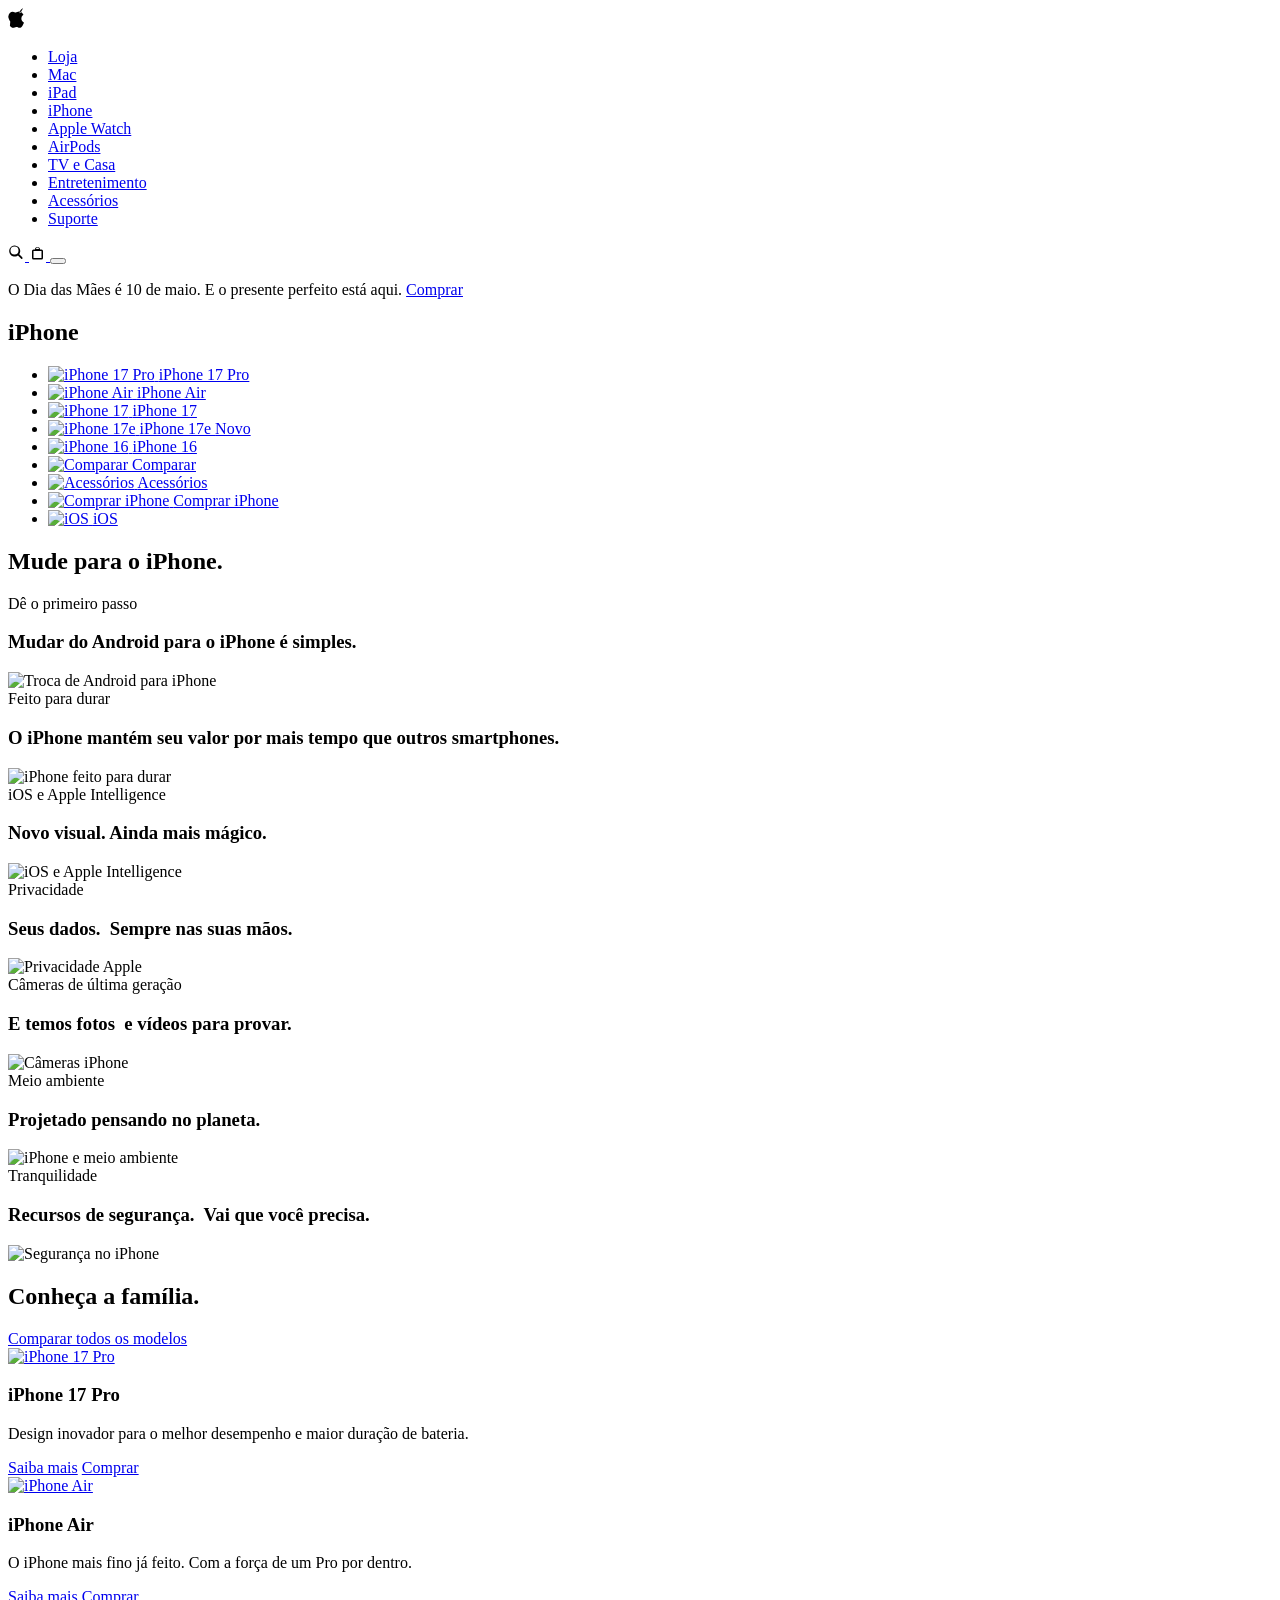
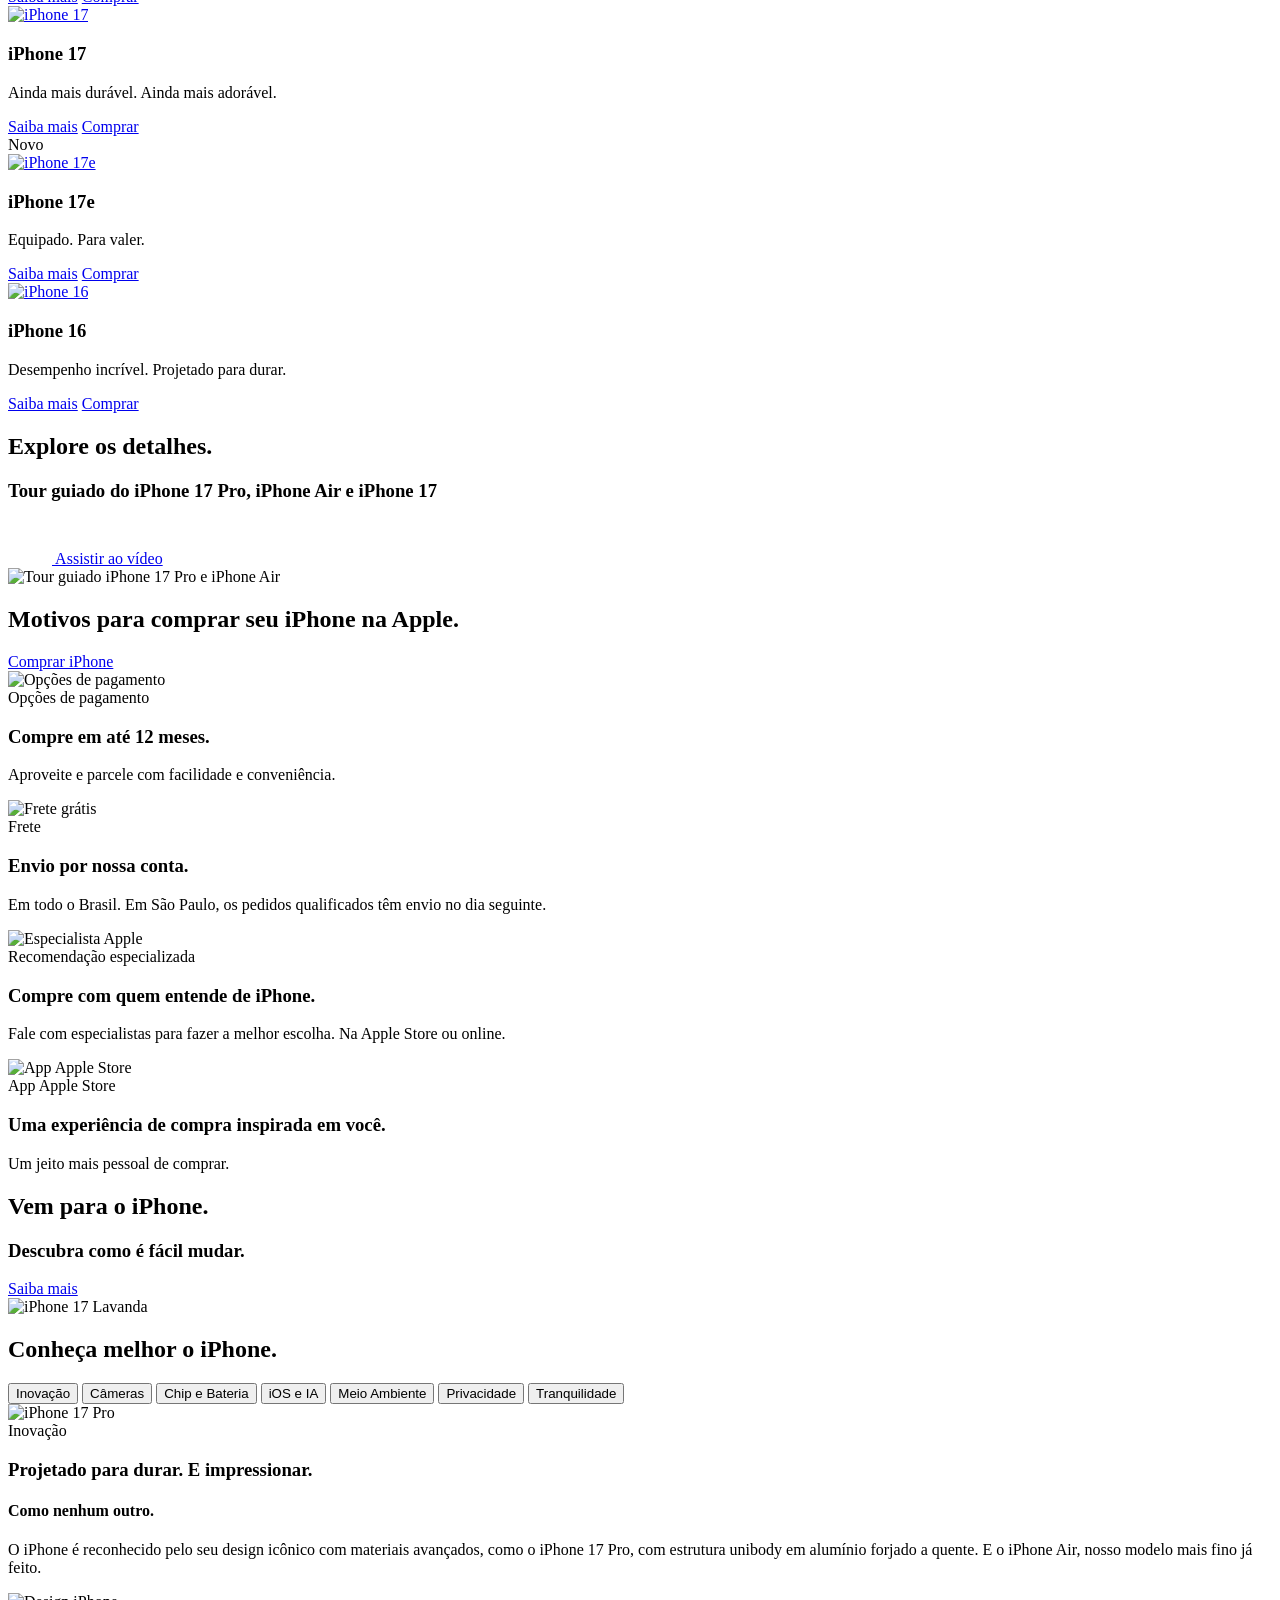
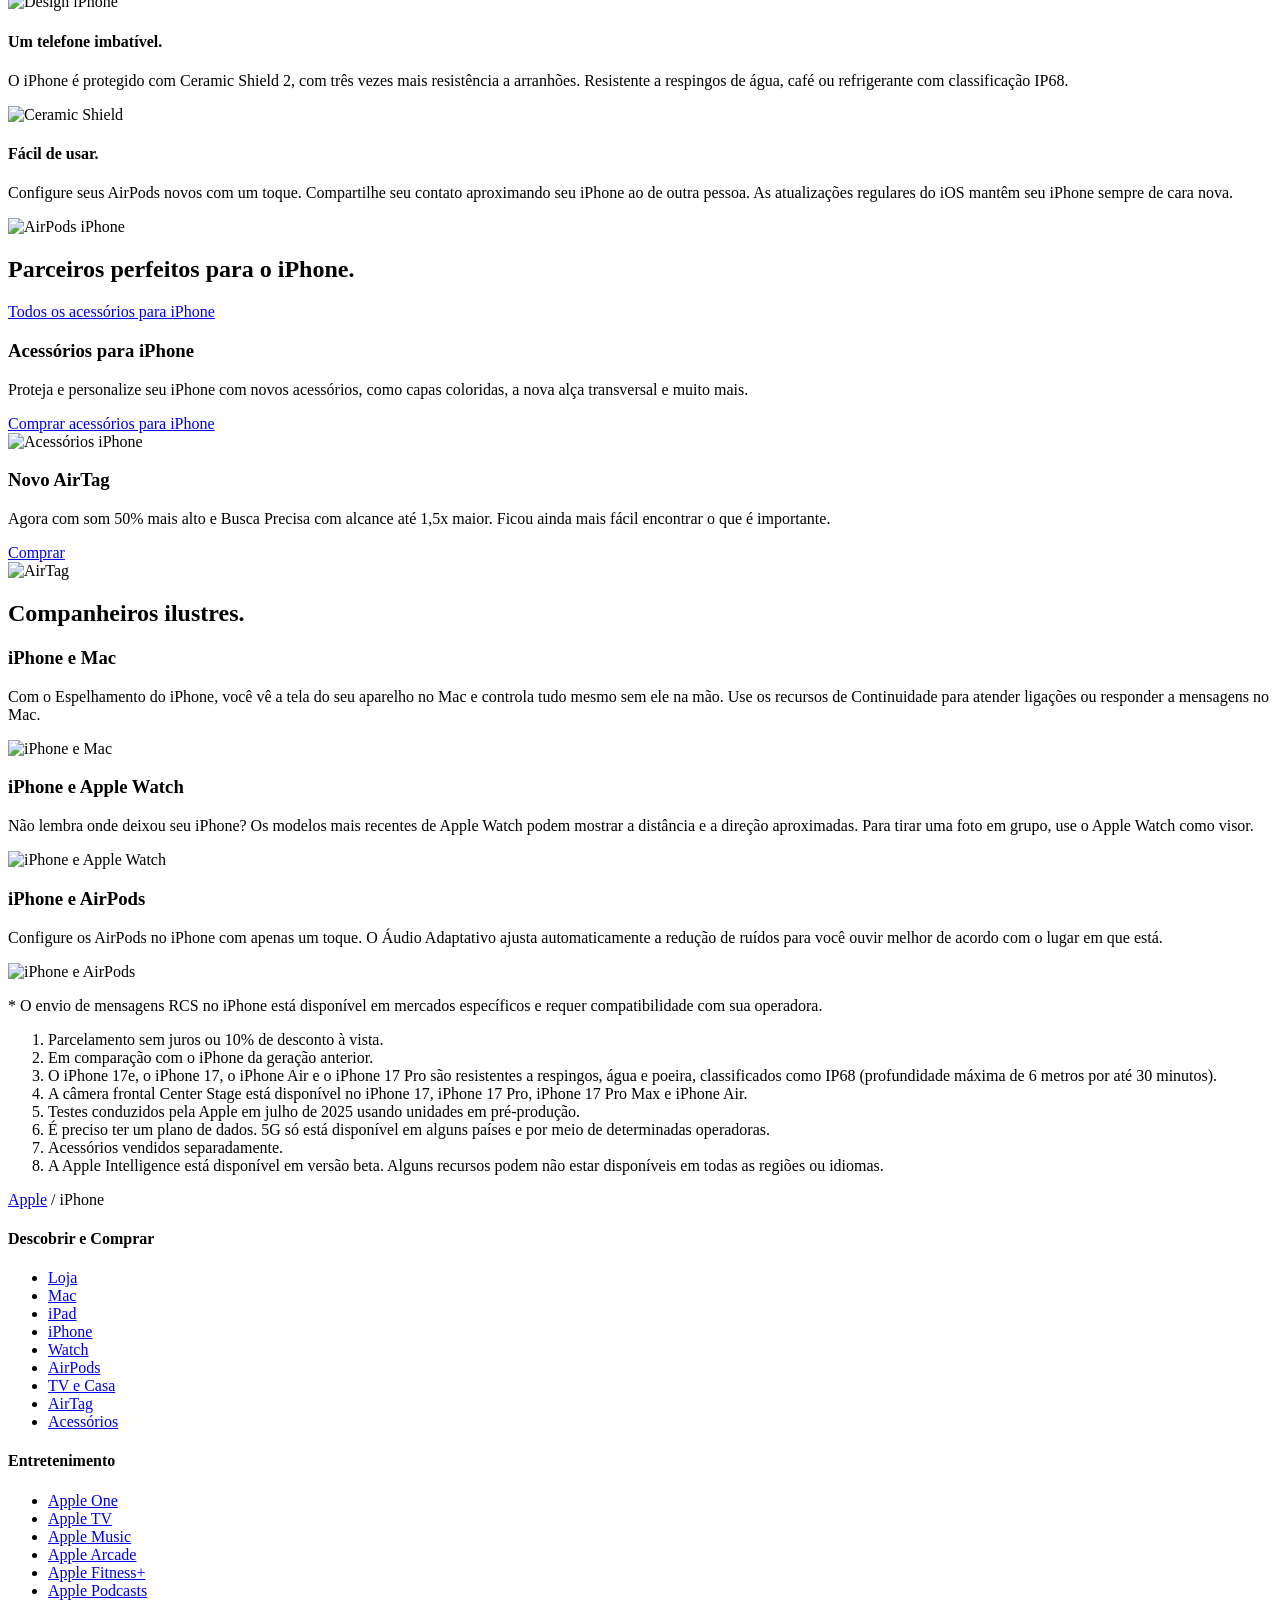
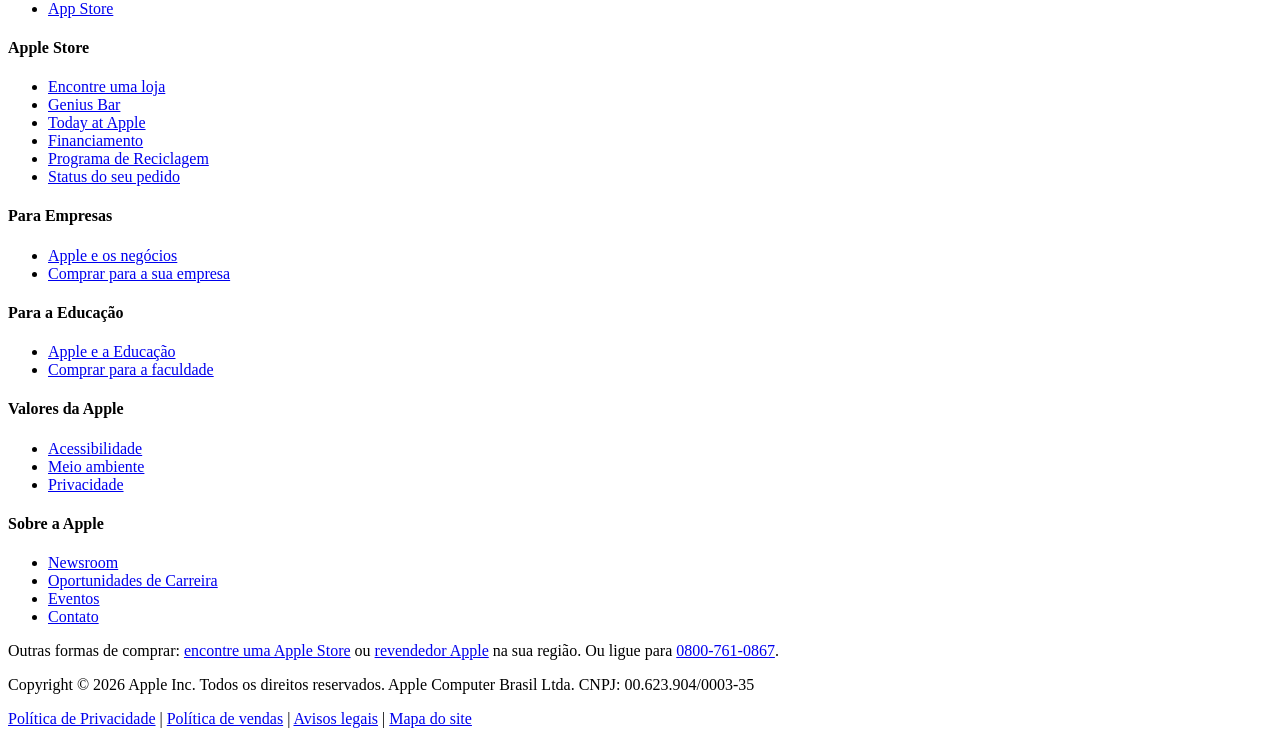
==== iphone.html @ b6dd85a0 "Create iphone.html Código esboço para página baseada na estrutura do Fenix Toalheiros" ====
<!DOCTYPE html>
<html lang="pt-BR">
<head>
  <meta charset="UTF-8" />
  <meta name="viewport" content="width=device-width, initial-scale=1.0" />
  <title>iPhone — Apple (BR)</title>
  <link rel="stylesheet" href="style.css" />
  <link rel="icon" href="https://www.apple.com/favicon.ico" />
</head>
<body>

  <!-- ============================================================
       NAVEGAÇÃO GLOBAL
  ============================================================ -->
  <header class="nav-global" id="nav-global">
    <nav class="nav-global__container" aria-label="Menu global">

      <a class="nav-global__logo" href="https://www.apple.com/br/" aria-label="Apple">
        <svg xmlns="http://www.w3.org/2000/svg" viewBox="0 0 814 1000" width="16" height="20" aria-hidden="true">
          <path d="M788.1 340.9c-5.8 4.5-108.2 62.2-108.2 190.5 0 148.4 130.3 200.9 134.2 202.2-.6 3.2-20.7 71.9-68.7 141.9-42.8 61.6-87.5 123.1-155.5 123.1s-85.5-39.5-164-39.5c-76 0-103.7 40.8-165.9 40.8s-105-36.8-162.8-108.8L115 677.7c-63.4-84.3-98.3-212.1-98.3-233.5 0-9.5 .5-19.1 1.5-28.7 14.7-143.6 107.4-238.5 225.8-238.5 63.4 0 113.2 41.6 152.1 41.6 37.6 0 96.6-43.8 167.2-43.8 25.9 0 108.1 2.6 168.3 87.3zm-104.5-192.3C719.6 90 750.7 24 750.7 0c0-1.3-1.3-2.6-2.6-2.6-1.3 0-3.2.6-4.5 1.3-38.3 23.3-83.1 62.2-109.3 105.3-23.3 38.3-44.5 95.7-44.5 151 0 1.9.6 3.2 2.6 3.2 1.3 0 2.6-.6 3.9-1.3 38.2-22.7 81.6-63.5 107.8-148.3z"/>
        </svg>
      </a>

      <ul class="nav-global__links" id="nav-links">
        <li><a href="https://www.apple.com/br/shop/goto/store">Loja</a></li>
        <li><a href="https://www.apple.com/br/mac/">Mac</a></li>
        <li><a href="https://www.apple.com/br/ipad/">iPad</a></li>
        <li><a href="https://www.apple.com/br/iphone/" class="nav-global__link--ativo">iPhone</a></li>
        <li><a href="https://www.apple.com/br/watch/">Apple Watch</a></li>
        <li><a href="https://www.apple.com/br/airpods/">AirPods</a></li>
        <li><a href="https://www.apple.com/br/tv-home/">TV e Casa</a></li>
        <li><a href="https://www.apple.com/br/entertainment/">Entretenimento</a></li>
        <li><a href="https://www.apple.com/br/shop/goto/buy_accessories">Acessórios</a></li>
        <li><a href="https://support.apple.com/pt-br/">Suporte</a></li>
      </ul>

      <div class="nav-global__acoes">
        <a class="nav-global__busca" href="https://www.apple.com/br/search/" aria-label="Buscar">
          <svg xmlns="http://www.w3.org/2000/svg" width="17" height="17" viewBox="0 0 17 17" aria-hidden="true">
            <path d="M14.53 13.47l-3.29-3.29A5.51 5.51 0 1 0 9.95 11.5l3.25 3.25a.75.75 0 1 0 1.06-1.06l.27-.22zM6.5 10.5a4 4 0 1 1 4-4 4 4 0 0 1-4 4z"/>
          </svg>
        </a>
        <a class="nav-global__sacola" href="https://www.apple.com/br/shop/goto/bag" aria-label="Sacola de compras">
          <svg xmlns="http://www.w3.org/2000/svg" width="17" height="17" viewBox="0 0 17 17" aria-hidden="true">
            <path d="M12.5 5.5H11a2.5 2.5 0 0 0-5 0H4.5A1.5 1.5 0 0 0 3 7v7A1.5 1.5 0 0 0 4.5 15.5h8A1.5 1.5 0 0 0 14 14V7a1.5 1.5 0 0 0-1.5-1.5zm-4-2a1.5 1.5 0 0 1 1.5 1.5H7a1.5 1.5 0 0 1 1.5-1.5zm4 10.5h-8V7h8z"/>
          </svg>
        </a>
        <button class="nav-global__menu-btn" id="btn-menu-mobile" aria-label="Abrir menu" aria-expanded="false">
          <span></span><span></span><span></span>
        </button>
      </div>

    </nav>
  </header>

  <!-- ============================================================
       BANNER PROMOÇÃO
  ============================================================ -->
  <section class="banner-promo" aria-label="Promoção Dia das Mães">
    <div class="banner-promo__container">
      <p class="banner-promo__texto">
        O Dia das Mães é 10 de maio. E o presente perfeito está aqui.
        <a class="banner-promo__link" href="https://www.apple.com/br/shop/goto/store">Comprar</a>
      </p>
    </div>
  </section>

  <main id="conteudo-principal">

    <!-- ============================================================
         TÍTULO PRINCIPAL — IPHONE
    ============================================================ -->
    <section class="titulo-pagina" aria-label="iPhone">
      <div class="titulo-pagina__container">
        <h1 class="titulo-pagina__titulo">iPhone</h1>
      </div>
    </section>

    <!-- ============================================================
         NAVEGAÇÃO POR CAPÍTULOS (MODELOS)
    ============================================================ -->
    <nav class="nav-modelos" aria-label="Modelos de iPhone" id="nav-modelos">
      <ul class="nav-modelos__lista" id="lista-modelos">
        <li class="nav-modelos__item">
          <a class="nav-modelos__link" href="https://www.apple.com/br/iphone-17-pro/">
            <img class="nav-modelos__imagem" src="https://www.apple.com/v/iphone/home/cj/images/overview/chapternav/nav_iphone_17pro__b8rt659h2ogi_large.png" alt="iPhone 17 Pro" loading="lazy" />
            <span class="nav-modelos__nome">iPhone 17 Pro</span>
          </a>
        </li>
        <li class="nav-modelos__item">
          <a class="nav-modelos__link" href="https://www.apple.com/br/iphone-air/">
            <img class="nav-modelos__imagem" src="https://www.apple.com/v/iphone/home/cj/images/overview/chapternav/nav_iphone_air__f066mfdfhi62_large.png" alt="iPhone Air" loading="lazy" />
            <span class="nav-modelos__nome">iPhone Air</span>
          </a>
        </li>
        <li class="nav-modelos__item">
          <a class="nav-modelos__link" href="https://www.apple.com/br/iphone-17/">
            <img class="nav-modelos__imagem" src="https://www.apple.com/v/iphone/home/cj/images/overview/chapternav/nav_iphone_17__bx67weh1ur5y_large.png" alt="iPhone 17" loading="lazy" />
            <span class="nav-modelos__nome">iPhone 17</span>
          </a>
        </li>
        <li class="nav-modelos__item">
          <a class="nav-modelos__link" href="https://www.apple.com/br/iphone-17e/">
            <img class="nav-modelos__imagem" src="https://www.apple.com/v/iphone/home/cj/images/overview/chapternav/nav_iphone_17e__dea363vi6ggi_large.png" alt="iPhone 17e" loading="lazy" />
            <span class="nav-modelos__nome">iPhone 17e <span class="nav-modelos__tag-novo">Novo</span></span>
          </a>
        </li>
        <li class="nav-modelos__item">
          <a class="nav-modelos__link" href="https://www.apple.com/br/shop/goto/buy_iphone/iphone_16">
            <img class="nav-modelos__imagem" src="https://www.apple.com/v/iphone/home/cj/images/overview/chapternav/nav_iphone_16__qsxcpuia0oam_large.png" alt="iPhone 16" loading="lazy" />
            <span class="nav-modelos__nome">iPhone 16</span>
          </a>
        </li>
        <li class="nav-modelos__item">
          <a class="nav-modelos__link" href="https://www.apple.com/br/iphone/compare/">
            <img class="nav-modelos__imagem" src="https://www.apple.com/v/iphone/home/cj/images/overview/chapternav/nav_compare__e3xurpy671me_large.png" alt="Comparar" loading="lazy" />
            <span class="nav-modelos__nome">Comparar</span>
          </a>
        </li>
        <li class="nav-modelos__item">
          <a class="nav-modelos__link" href="https://www.apple.com/br/shop/goto/iphone/accessories">
            <img class="nav-modelos__imagem" src="https://www.apple.com/v/iphone/home/cj/images/overview/chapternav/nav_accessories__d0p6sy36eueu_large.png" alt="Acessórios" loading="lazy" />
            <span class="nav-modelos__nome">Acessórios</span>
          </a>
        </li>
        <li class="nav-modelos__item">
          <a class="nav-modelos__link" href="https://www.apple.com/br/shop/goto/buy_iphone">
            <img class="nav-modelos__imagem" src="https://www.apple.com/br/iphone/home/images/overview/chapternav/nav_shop__en8a967ft5km_large.png" alt="Comprar iPhone" loading="lazy" />
            <span class="nav-modelos__nome">Comprar iPhone</span>
          </a>
        </li>
        <li class="nav-modelos__item">
          <a class="nav-modelos__link" href="https://www.apple.com/br/os/ios/">
            <img class="nav-modelos__imagem" src="https://www.apple.com/v/iphone/home/cj/images/overview/chapternav/nav_ios__e5jic1u960ya_large.png" alt="iOS" loading="lazy" />
            <span class="nav-modelos__nome">iOS</span>
          </a>
        </li>
      </ul>
    </nav>

    <!-- ============================================================
         SEÇÃO — MUDE PARA O IPHONE
    ============================================================ -->
    <section class="secao-consideracoes" id="mude-para-iphone" aria-label="Mude para o iPhone">
      <div class="secao-consideracoes__container">
        <h2 class="secao-consideracoes__titulo-principal">Mude para o iPhone.</h2>

        <div class="grade-consideracoes" id="grade-consideracoes">

          <!-- Card 1: Dê o primeiro passo -->
          <article class="card-consideracao" data-modal="modal-primeiros-passos">
            <div class="card-consideracao__conteudo">
              <span class="card-consideracao__subtitulo">Dê o primeiro passo</span>
              <h3 class="card-consideracao__titulo">Mudar do Android para o iPhone é simples.</h3>
            </div>
            <div class="card-consideracao__imagem-wrap">
              <img class="card-consideracao__imagem"
                   src="https://www.apple.com/v/iphone/home/cj/images/overview/consider/getting_started__c6vq76n4ufu6_large.jpg"
                   alt="Troca de Android para iPhone" loading="lazy" />
            </div>
          </article>

          <!-- Card 2: Feito para durar -->
          <article class="card-consideracao" data-modal="modal-durabilidade">
            <div class="card-consideracao__conteudo">
              <span class="card-consideracao__subtitulo">Feito para durar</span>
              <h3 class="card-consideracao__titulo">O iPhone mantém seu valor por mais tempo que outros smartphones.</h3>
            </div>
            <div class="card-consideracao__imagem-wrap">
              <img class="card-consideracao__imagem"
                   src="https://www.apple.com/br/iphone/home/images/overview/consider/designed-to_last__f60bwgep88ya_large.jpg"
                   alt="iPhone feito para durar" loading="lazy" />
            </div>
          </article>

          <!-- Card 3: iOS e Apple Intelligence -->
          <article class="card-consideracao" data-modal="modal-ios">
            <div class="card-consideracao__conteudo">
              <span class="card-consideracao__subtitulo">iOS e Apple Intelligence</span>
              <h3 class="card-consideracao__titulo">Novo visual. Ainda mais mágico.</h3>
            </div>
            <div class="card-consideracao__imagem-wrap">
              <img class="card-consideracao__imagem"
                   src="https://www.apple.com/br/iphone/home/images/overview/consider/ios__8z58j1o80yqi_large.jpg"
                   alt="iOS e Apple Intelligence" loading="lazy" />
            </div>
          </article>

          <!-- Card 4: Privacidade -->
          <article class="card-consideracao" data-modal="modal-privacidade">
            <div class="card-consideracao__conteudo">
              <span class="card-consideracao__subtitulo">Privacidade</span>
              <h3 class="card-consideracao__titulo">Seus dados.&nbsp; Sempre nas suas mãos.</h3>
            </div>
            <div class="card-consideracao__imagem-wrap">
              <img class="card-consideracao__imagem"
                   src="https://www.apple.com/v/iphone/home/cj/images/overview/consider/privacy__cv4ztv5gebyq_large.jpg"
                   alt="Privacidade Apple" loading="lazy" />
            </div>
          </article>

          <!-- Card 5: Câmeras -->
          <article class="card-consideracao" data-modal="modal-camera">
            <div class="card-consideracao__conteudo">
              <span class="card-consideracao__subtitulo">Câmeras de última geração</span>
              <h3 class="card-consideracao__titulo">E temos fotos&nbsp; e vídeos para provar.</h3>
            </div>
            <div class="card-consideracao__imagem-wrap">
              <img class="card-consideracao__imagem"
                   src="https://www.apple.com/v/iphone/home/cj/images/overview/consider/camera__dez4cvpw83sm_large.jpg"
                   alt="Câmeras iPhone" loading="lazy" />
            </div>
          </article>

          <!-- Card 6: Meio ambiente -->
          <article class="card-consideracao" data-modal="modal-ambiente">
            <div class="card-consideracao__conteudo">
              <span class="card-consideracao__subtitulo">Meio ambiente</span>
              <h3 class="card-consideracao__titulo">Projetado pensando no planeta.</h3>
            </div>
            <div class="card-consideracao__imagem-wrap">
              <img class="card-consideracao__imagem"
                   src="https://www.apple.com/v/iphone/home/cj/images/overview/consider/environment__c8tpot4ti2qa_large.jpg"
                   alt="iPhone e meio ambiente" loading="lazy" />
            </div>
          </article>

          <!-- Card 7: Tranquilidade -->
          <article class="card-consideracao" data-modal="modal-seguranca">
            <div class="card-consideracao__conteudo">
              <span class="card-consideracao__subtitulo">Tranquilidade</span>
              <h3 class="card-consideracao__titulo">Recursos de segurança.&nbsp; Vai que você precisa.</h3>
            </div>
            <div class="card-consideracao__imagem-wrap">
              <img class="card-consideracao__imagem"
                   src="https://www.apple.com/br/iphone/home/images/overview/consider/safety__grtwyqpan8yi_large.jpg"
                   alt="Segurança no iPhone" loading="lazy" />
            </div>
          </article>

        </div>
      </div>
    </section>

    <!-- ============================================================
         MODAL — DÊ O PRIMEIRO PASSO
    ============================================================ -->
    <div class="modal-overlay" id="modal-primeiros-passos" role="dialog" aria-modal="true" aria-label="Dê o primeiro passo" hidden>
      <div class="modal">
        <button class="modal__fechar" aria-label="Fechar">
          <svg xmlns="http://www.w3.org/2000/svg" width="18" height="18" viewBox="0 0 18 18"><path d="M14.53 4.53l-1.06-1.06L9 7.94 4.53 3.47 3.47 4.53 7.94 9l-4.47 4.47 1.06 1.06L9 10.06l4.47 4.47 1.06-1.06L10.06 9z"/></svg>
        </button>
        <div class="modal__corpo">
          <h2 class="modal__titulo-secao">Dê o primeiro passo</h2>
          <h3 class="modal__subtitulo">Mudar do Android para o iPhone é simples.</h3>

          <div class="modal__lista-itens">
            <div class="modal__item">
              <h4 class="modal__item-titulo">Transfira seus dados em poucas etapas.</h4>
              <p>Baixe o app Migrar para iOS no seu telefone Android. Ele transfere para seu iPhone com segurança tudo o que é importante: contatos, mensagens, conteúdo do WhatsApp, fotos, vídeos, contas de e-mail, apps preferidos e histórico de ligações.</p>
              <img src="https://www.apple.com/br/iphone/home/images/overview/consider_modals/getting-started/modal_transfer__ftzf1qj15tu2_large.jpg" alt="App Migrar para iOS" loading="lazy" />
            </div>
            <div class="modal__item">
              <h4 class="modal__item-titulo">O bate‑papo não tem fim.</h4>
              <p>No app Mensagens, você responde com emojis e cria um Memoji que é a sua cara. Envie e receba diversos tipos de mídia e confirmação de leitura com quem não tem iMessage pelo protocolo RCS.</p>
              <img src="https://www.apple.com/br/iphone/home/images/overview/consider_modals/getting-started/modal_conversation__f1h8zljzhxe2_large.jpg" alt="Mensagens no iPhone" loading="lazy" />
            </div>
            <div class="modal__item">
              <h4 class="modal__item-titulo">Tudo simplesmente funciona.</h4>
              <p>Quer emparelhar os novos AirPods com seu iPhone? Basta um toque. Quer compartilhar fotos ou contatos com quem está por perto? É só escolher os nomes na lista do AirDrop e pronto.</p>
              <img src="https://www.apple.com/br/iphone/home/images/overview/consider_modals/getting-started/modal_ease__ht7w9dw2rk2m_large.jpg" alt="AirPods conectando ao iPhone" loading="lazy" />
            </div>
            <div class="modal__item">
              <h4 class="modal__item-titulo">Ajuda de verdade. Por pessoas de verdade.</h4>
              <p>Em caso de dúvidas, existem muitas maneiras de entrar em contato com a gente. Ligue para nossa equipe de especialistas, entre no chat online, vá a uma Apple Store ou use o app Suporte da Apple.</p>
              <img src="https://www.apple.com/v/iphone/home/cj/images/overview/consider_modals/getting-started/modal_specialist__27gy9yrtl5em_large.jpg" alt="Especialista Apple" loading="lazy" />
            </div>
          </div>
        </div>
      </div>
    </div>

    <!-- ============================================================
         MODAL — CÂMERAS
    ============================================================ -->
    <div class="modal-overlay" id="modal-camera" role="dialog" aria-modal="true" aria-label="Câmeras de última geração" hidden>
      <div class="modal">
        <button class="modal__fechar" aria-label="Fechar">
          <svg xmlns="http://www.w3.org/2000/svg" width="18" height="18" viewBox="0 0 18 18"><path d="M14.53 4.53l-1.06-1.06L9 7.94 4.53 3.47 3.47 4.53 7.94 9l-4.47 4.47 1.06 1.06L9 10.06l4.47 4.47 1.06-1.06L10.06 9z"/></svg>
        </button>
        <div class="modal__corpo">
          <h2 class="modal__titulo-secao">Câmeras de última geração</h2>
          <h3 class="modal__subtitulo">E temos fotos e vídeos para provar.</h3>
          <div class="modal__lista-itens">
            <div class="modal__item">
              <h4 class="modal__item-titulo">É simples fazer maravilhas.</h4>
              <p>As câmeras avançadas do iPhone capturam automaticamente fotos fenomenais com cores intensas e um nível extraordinário de detalhes. E a câmera frontal Center Stage oferece mais flexibilidade para enquadrar suas selfies.</p>
              <img src="https://www.apple.com/br/iphone/home/images/overview/consider_modals/camera/modal_stunning__bywf285rkqj6_large.jpg" alt="Fotos com iPhone" loading="lazy" />
            </div>
            <div class="modal__item">
              <h4 class="modal__item-titulo">Vai ser o maior zoom zoom zoom.</h4>
              <p>O poderoso sistema de câmera do iPhone oferece flexibilidade excepcional com diversas opções de distância focal. Use o zoom de 8x com qualidade óptica do iPhone 17 Pro, o maior em um iPhone.</p>
              <img src="https://www.apple.com/v/iphone/home/cj/images/overview/consider_modals/camera/modal_zoom__ehbous4wk5si_large.jpg" alt="Zoom do iPhone" loading="lazy" />
            </div>
            <div class="modal__item">
              <h4 class="modal__item-titulo">Faça cinema como no cinema.</h4>
              <p>Grave vídeos de nível profissional a 60 qps em 4K Dolby Vision e a 120 qps em até 4K nos modelos de iPhone Pro mais recentes. Ative o modo Ação ou dê destaque às vozes com a Mixagem de Áudio.</p>
              <img src="https://www.apple.com/br/iphone/home/images/overview/consider_modals/camera/modal_movies__c2mc1m8exeqa_large.jpg" alt="Modo Cinema iPhone" loading="lazy" />
            </div>
          </div>
        </div>
      </div>
    </div>

    <!-- ============================================================
         MODAL — iOS e Apple Intelligence
    ============================================================ -->
    <div class="modal-overlay" id="modal-ios" role="dialog" aria-modal="true" aria-label="iOS e Apple Intelligence" hidden>
      <div class="modal">
        <button class="modal__fechar" aria-label="Fechar">
          <svg xmlns="http://www.w3.org/2000/svg" width="18" height="18" viewBox="0 0 18 18"><path d="M14.53 4.53l-1.06-1.06L9 7.94 4.53 3.47 3.47 4.53 7.94 9l-4.47 4.47 1.06 1.06L9 10.06l4.47 4.47 1.06-1.06L10.06 9z"/></svg>
        </button>
        <div class="modal__corpo">
          <h2 class="modal__titulo-secao">iOS e Apple Intelligence</h2>
          <h3 class="modal__subtitulo">Novo visual. Ainda mais mágico.</h3>
          <div class="modal__lista-itens">
            <div class="modal__item">
              <h4 class="modal__item-titulo">Um novo elemento de harmonia.</h4>
              <p>O novo design em Liquid Glass traz uma experiência consistente em todos os seus apps e aparelhos. Evite interrupções com as novas ferramentas de filtragem nos apps Telefone, FaceTime e Mensagens.</p>
              <img src="https://www.apple.com/br/iphone/home/images/overview/consider_modals/ios_ai/modal_delight__cc50mget8o4i_large.jpg" alt="iOS 26 Liquid Glass" loading="lazy" />
            </div>
            <div class="modal__item">
              <h4 class="modal__item-titulo">Vai ser genial.</h4>
              <p>Os modelos mais recentes de iPhone foram feitos para Apple Intelligence, o sistema de inteligência pessoal que ajuda você a escrever, se expressar e fazer de tudo sem esforço. Aproveite a Tradução ao Vivo nos apps Mensagens, FaceTime e Telefone.</p>
              <img src="https://www.apple.com/br/iphone/home/images/overview/consider_modals/ios_ai/modal_smart__dv99gucqbimq_large.jpg" alt="Apple Intelligence" loading="lazy" />
            </div>
            <div class="modal__item">
              <h4 class="modal__item-titulo">Faça mais com a Inteligência Visual.</h4>
              <p>Você pode utilizar o conteúdo que aparece na tela para fazer buscas e perguntas, adicionar um evento ao calendário ou identificar uma planta ou animal.</p>
              <img src="https://www.apple.com/br/iphone/home/images/overview/consider_modals/ios_ai/modal_visual_intelligence__fdoh634ydsqe_large.jpg" alt="Inteligência Visual iPhone" loading="lazy" />
            </div>
            <div class="modal__item">
              <h4 class="modal__item-titulo">Ferramenta de Limpeza.</h4>
              <p>Elimine distrações das imagens pelo app Fotos. A ferramenta de Limpeza usa a Apple Intelligence para reconhecer objetos em segundo plano. Você só precisa dar um toque para removê‑los.</p>
              <img src="https://www.apple.com/br/iphone/home/images/overview/consider_modals/ios_ai/modal_clean_up__d1yag8xd7iye_large.jpg" alt="Ferramenta de Limpeza" loading="lazy" />
            </div>
          </div>
        </div>
      </div>
    </div>

    <!-- ============================================================
         MODAL — Privacidade
    ============================================================ -->
    <div class="modal-overlay" id="modal-privacidade" role="dialog" aria-modal="true" aria-label="Privacidade" hidden>
      <div class="modal">
        <button class="modal__fechar" aria-label="Fechar">
          <svg xmlns="http://www.w3.org/2000/svg" width="18" height="18" viewBox="0 0 18 18"><path d="M14.53 4.53l-1.06-1.06L9 7.94 4.53 3.47 3.47 4.53 7.94 9l-4.47 4.47 1.06 1.06L9 10.06l4.47 4.47 1.06-1.06L10.06 9z"/></svg>
        </button>
        <div class="modal__corpo">
          <h2 class="modal__titulo-secao">Privacidade</h2>
          <h3 class="modal__subtitulo">Seus dados. Sempre nas suas mãos.</h3>
          <div class="modal__lista-itens">
            <div class="modal__item">
              <h4 class="modal__item-titulo">Um novo padrão de proteções de privacidade.</h4>
              <p>A Apple Intelligence é integrada ao iPhone por meio do processamento no aparelho. Com a Computação Privada na Nuvem, ela usa modelos maiores criados pela Apple para processar solicitações mais complexas.</p>
              <img src="https://www.apple.com/br/iphone/home/images/overview/consider_modals/privacy/modal_privacy__e7dubfc08ywm_large.jpg" alt="Privacidade iPhone" loading="lazy" />
            </div>
            <div class="modal__item">
              <h4 class="modal__item-titulo">Internet sem olho comprido.</h4>
              <p>A Navegação Privada do Safari bloqueia as janelas inativas, impede o carregamento de rastreadores conhecidos nas páginas e remove o rastreamento adicionado aos URLs.</p>
              <img src="https://www.apple.com/v/iphone/home/cj/images/overview/consider_modals/privacy/modal_browse__cmw3m6uol8b6_large.jpg" alt="Safari privado" loading="lazy" />
            </div>
          </div>
        </div>
      </div>
    </div>

    <!-- ============================================================
         MODAL — Durabilidade
    ============================================================ -->
    <div class="modal-overlay" id="modal-durabilidade" role="dialog" aria-modal="true" aria-label="Feito para durar" hidden>
      <div class="modal">
        <button class="modal__fechar" aria-label="Fechar">
          <svg xmlns="http://www.w3.org/2000/svg" width="18" height="18" viewBox="0 0 18 18"><path d="M14.53 4.53l-1.06-1.06L9 7.94 4.53 3.47 3.47 4.53 7.94 9l-4.47 4.47 1.06 1.06L9 10.06l4.47 4.47 1.06-1.06L10.06 9z"/></svg>
        </button>
        <div class="modal__corpo">
          <h2 class="modal__titulo-secao">Feito para durar</h2>
          <h3 class="modal__subtitulo">O iPhone mantém seu valor por mais tempo que outros smartphones.</h3>
          <div class="modal__lista-itens">
            <div class="modal__item">
              <h4 class="modal__item-titulo">Um telefone imbatível.</h4>
              <p>O iPhone é protegido com Ceramic Shield 2, com três vezes mais resistência a arranhões. Resistente a respingos de água, café ou refrigerante com classificação IP68.</p>
              <img src="https://www.apple.com/br/iphone/home/images/overview/consider_modals/designed-to-last/modal_last__d33bqh7vdo6e_large.jpg" alt="Ceramic Shield iPhone" loading="lazy" />
            </div>
            <div class="modal__item">
              <h4 class="modal__item-titulo">Atual. Hoje e por anos.</h4>
              <p>As atualizações regulares do iOS mantêm o iPhone sempre de cara nova. Ative as atualizações automáticas para seu iPhone ficar seguro e com os recursos mais recentes.</p>
              <img src="https://www.apple.com/br/iphone/home/images/overview/consider_modals/designed-to-last/modal_new__fejznl4gwymy_large.jpg" alt="iOS atualizado" loading="lazy" />
            </div>
          </div>
        </div>
      </div>
    </div>

    <!-- ============================================================
         MODAL — Meio Ambiente
    ============================================================ -->
    <div class="modal-overlay" id="modal-ambiente" role="dialog" aria-modal="true" aria-label="Meio ambiente" hidden>
      <div class="modal">
        <button class="modal__fechar" aria-label="Fechar">
          <svg xmlns="http://www.w3.org/2000/svg" width="18" height="18" viewBox="0 0 18 18"><path d="M14.53 4.53l-1.06-1.06L9 7.94 4.53 3.47 3.47 4.53 7.94 9l-4.47 4.47 1.06 1.06L9 10.06l4.47 4.47 1.06-1.06L10.06 9z"/></svg>
        </button>
        <div class="modal__corpo">
          <h2 class="modal__titulo-secao">Meio ambiente</h2>
          <h3 class="modal__subtitulo">Projetado pensando no planeta.</h3>
          <div class="modal__lista-itens">
            <div class="modal__item">
              <h4 class="modal__item-titulo">Mais componentes reciclados? Naturalmente.</h4>
              <p>Os novos modelos já contêm 95% de lítio reciclado na bateria. O uso de metais reciclados em baterias, ímãs e placas de circuito do iPhone tem crescido consideravelmente.</p>
              <img src="https://www.apple.com/v/iphone/home/cj/images/overview/consider_modals/environment/modal_recycle_air__cjh8rpozibrm_large.jpg" alt="Reciclagem Apple" loading="lazy" />
            </div>
            <div class="modal__item">
              <h4 class="modal__item-titulo">Neutralidade em carbono. Estamos quase lá.</h4>
              <p>Nossos escritórios, lojas e data centers já são neutros em emissões de carbono. A meta é que, até 2030, toda nossa operação também seja.</p>
              <img src="https://www.apple.com/v/iphone/home/cj/images/overview/consider_modals/environment/modal_on_track__bpe94psmit8i_large.jpg" alt="Apple Store sustentável" loading="lazy" />
            </div>
          </div>
        </div>
      </div>
    </div>

    <!-- ============================================================
         MODAL — Segurança
    ============================================================ -->
    <div class="modal-overlay" id="modal-seguranca" role="dialog" aria-modal="true" aria-label="Tranquilidade" hidden>
      <div class="modal">
        <button class="modal__fechar" aria-label="Fechar">
          <svg xmlns="http://www.w3.org/2000/svg" width="18" height="18" viewBox="0 0 18 18"><path d="M14.53 4.53l-1.06-1.06L9 7.94 4.53 3.47 3.47 4.53 7.94 9l-4.47 4.47 1.06 1.06L9 10.06l4.47 4.47 1.06-1.06L10.06 9z"/></svg>
        </button>
        <div class="modal__corpo">
          <h2 class="modal__titulo-secao">Tranquilidade</h2>
          <h3 class="modal__subtitulo">Recursos de segurança. Vai que você precisa.</h3>
          <div class="modal__lista-itens">
            <div class="modal__item">
              <h4 class="modal__item-titulo">Em caso de emergência.</h4>
              <p>A Detecção de Acidente é capaz de identificar um acidente grave de carro e ligar para os serviços de resgate se você não puder.</p>
              <img src="https://www.apple.com/br/iphone/home/images/overview/consider_modals/safety/modal_range__bi77h4p9zcnm_large.jpg" alt="Detecção de Acidente" loading="lazy" />
            </div>
            <div class="modal__item">
              <h4 class="modal__item-titulo">Para a tranquilidade de todo dia.</h4>
              <p>Pelo app Buscar, você compartilha com privacidade sua localização entre a família. Já no Mensagens, use o Chegou Bem para avisar automaticamente que completou seu trajeto em segurança.</p>
              <img src="https://www.apple.com/br/iphone/home/images/overview/consider_modals/safety/modal_reassurance__lb9dnka9vqai_large.jpg" alt="Segurança iPhone" loading="lazy" />
            </div>
          </div>
        </div>
      </div>
    </div>

    <!-- ============================================================
         SEÇÃO — CONHEÇA A FAMÍLIA (MODELOS)
    ============================================================ -->
    <section class="secao-familia" id="familia-iphone" aria-label="Conheça a família iPhone">
      <div class="secao-familia__container">
        <div class="secao-familia__cabecalho">
          <h2 class="secao-familia__titulo">Conheça a família.</h2>
          <a class="secao-familia__link-comparar" href="https://www.apple.com/br/iphone/compare/">Comparar todos os modelos</a>
        </div>

        <div class="grade-familia" id="grade-familia">

          <!-- iPhone 17 Pro -->
          <article class="card-modelo" id="card-iphone17pro">
            <a class="card-modelo__link-imagem" href="https://www.apple.com/br/iphone-17-pro/">
              <img class="card-modelo__imagem"
                   src="https://www.apple.com/br/iphone/home/images/overview/select/iphone_17pro__t1j902iw6kya_large.jpg"
                   alt="iPhone 17 Pro" loading="lazy" />
            </a>
            <div class="card-modelo__cores">
              <span class="card-modelo__cor" style="background:#f4a261;" title="Laranja-cósmico"></span>
              <span class="card-modelo__cor" style="background:#1d3557;" title="Azul-intenso"></span>
              <span class="card-modelo__cor" style="background:#e0e0e0;" title="Prateado"></span>
            </div>
            <h3 class="card-modelo__nome">iPhone 17 Pro</h3>
            <p class="card-modelo__descricao">Design inovador para o melhor desempenho e maior duração de bateria.</p>
            <div class="card-modelo__acoes">
              <a class="card-modelo__btn card-modelo__btn--saiba" href="https://www.apple.com/br/iphone-17-pro/">Saiba mais</a>
              <a class="card-modelo__btn card-modelo__btn--comprar" href="https://www.apple.com/br/shop/goto/buy_iphone/iphone_17_pro">Comprar</a>
            </div>
          </article>

          <!-- iPhone Air -->
          <article class="card-modelo" id="card-iphoneair">
            <a class="card-modelo__link-imagem" href="https://www.apple.com/br/iphone-air/">
              <img class="card-modelo__imagem"
                   src="https://www.apple.com/br/iphone/home/images/overview/select/iphone_air__b5qmgl05ojyq_large.jpg"
                   alt="iPhone Air" loading="lazy" />
            </a>
            <div class="card-modelo__cores">
              <span class="card-modelo__cor" style="background:#87ceeb;" title="Azul-céu"></span>
              <span class="card-modelo__cor" style="background:#f5e6c8;" title="Dourado-claro"></span>
              <span class="card-modelo__cor" style="background:#f8f8f8;" title="Branco-nuvem"></span>
              <span class="card-modelo__cor" style="background:#1a1a1a;" title="Preto-espacial"></span>
            </div>
            <h3 class="card-modelo__nome">iPhone Air</h3>
            <p class="card-modelo__descricao">O iPhone mais fino já feito. Com a força de um Pro por dentro.</p>
            <div class="card-modelo__acoes">
              <a class="card-modelo__btn card-modelo__btn--saiba" href="https://www.apple.com/br/iphone-air/">Saiba mais</a>
              <a class="card-modelo__btn card-modelo__btn--comprar" href="https://www.apple.com/br/shop/goto/buy_iphone/iphone_air">Comprar</a>
            </div>
          </article>

          <!-- iPhone 17 -->
          <article class="card-modelo" id="card-iphone17">
            <a class="card-modelo__link-imagem" href="https://www.apple.com/br/iphone-17/">
              <img class="card-modelo__imagem"
                   src="https://www.apple.com/br/iphone/home/images/overview/select/iphone_17__fb1277oq3eaa_large.jpg"
                   alt="iPhone 17" loading="lazy" />
            </a>
            <div class="card-modelo__cores">
              <span class="card-modelo__cor" style="background:#c8a8d4;" title="Lavanda"></span>
              <span class="card-modelo__cor" style="background:#8faf8f;" title="Sálvia"></span>
              <span class="card-modelo__cor" style="background:#b0c8d4;" title="Azul-névoa"></span>
              <span class="card-modelo__cor" style="background:#f5f5f0;" title="Branco"></span>
              <span class="card-modelo__cor" style="background:#1a1a1a;" title="Preto"></span>
            </div>
            <h3 class="card-modelo__nome">iPhone 17</h3>
            <p class="card-modelo__descricao">Ainda mais durável. Ainda mais adorável.</p>
            <div class="card-modelo__acoes">
              <a class="card-modelo__btn card-modelo__btn--saiba" href="https://www.apple.com/br/iphone-17/">Saiba mais</a>
              <a class="card-modelo__btn card-modelo__btn--comprar" href="https://www.apple.com/br/shop/goto/buy_iphone/iphone_17">Comprar</a>
            </div>
          </article>

          <!-- iPhone 17e -->
          <article class="card-modelo" id="card-iphone17e">
            <div class="card-modelo__tag-novo-badge">Novo</div>
            <a class="card-modelo__link-imagem" href="https://www.apple.com/br/iphone-17e/">
              <img class="card-modelo__imagem"
                   src="https://www.apple.com/v/iphone/home/cj/images/overview/select/iphone_17e__cq5ygzct314y_large.jpg"
                   alt="iPhone 17e" loading="lazy" />
            </a>
            <div class="card-modelo__cores">
              <span class="card-modelo__cor" style="background:#f4c2c2;" title="Rosa-pálido"></span>
              <span class="card-modelo__cor" style="background:#f5f5f0;" title="Branco"></span>
              <span class="card-modelo__cor" style="background:#1a1a1a;" title="Preto"></span>
            </div>
            <h3 class="card-modelo__nome">iPhone 17e</h3>
            <p class="card-modelo__descricao">Equipado. Para valer.</p>
            <div class="card-modelo__acoes">
              <a class="card-modelo__btn card-modelo__btn--saiba" href="https://www.apple.com/br/iphone-17e/">Saiba mais</a>
              <a class="card-modelo__btn card-modelo__btn--comprar" href="https://www.apple.com/br/shop/goto/buy_iphone/iphone_17e">Comprar</a>
            </div>
          </article>

          <!-- iPhone 16 -->
          <article class="card-modelo" id="card-iphone16">
            <a class="card-modelo__link-imagem" href="https://www.apple.com/br/iphone-16/specs/">
              <img class="card-modelo__imagem"
                   src="https://www.apple.com/br/iphone/home/images/overview/select/iphone_16__b6tkv86m2gc2_large.jpg"
                   alt="iPhone 16" loading="lazy" />
            </a>
            <div class="card-modelo__cores">
              <span class="card-modelo__cor" style="background:#3b5cb8;" title="Ultramarino"></span>
              <span class="card-modelo__cor" style="background:#7a9a8a;" title="Verde-acinzentado"></span>
              <span class="card-modelo__cor" style="background:#f4a0b0;" title="Rosa"></span>
              <span class="card-modelo__cor" style="background:#f5f5f0;" title="Branco"></span>
              <span class="card-modelo__cor" style="background:#1a1a1a;" title="Preto"></span>
            </div>
            <h3 class="card-modelo__nome">iPhone 16</h3>
            <p class="card-modelo__descricao">Desempenho incrível. Projetado para durar.</p>
            <div class="card-modelo__acoes">
              <a class="card-modelo__btn card-modelo__btn--saiba" href="https://www.apple.com/br/iphone-16/specs/">Saiba mais</a>
              <a class="card-modelo__btn card-modelo__btn--comprar" href="https://www.apple.com/br/shop/goto/buy_iphone/iphone_16">Comprar</a>
            </div>
          </article>

        </div>
      </div>
    </section>

    <!-- ============================================================
         SEÇÃO — TOUR GUIADO
    ============================================================ -->
    <section class="secao-tour" id="tour-guiado" aria-label="Tour guiado">
      <div class="secao-tour__container">
        <h2 class="secao-tour__pretitulo">Explore os detalhes.</h2>
        <h3 class="secao-tour__titulo">Tour guiado do iPhone 17 Pro, iPhone Air e iPhone 17</h3>
        <a class="secao-tour__btn-assistir" href="https://www.apple.com/105/media/br/iphone/2025/bf3428fe-1ccc-4e3f-a0fc-30af341431f8/films/guided-tour/iphone-guided-tour-tpl-br-2025_16x9.m3u8">
          <svg xmlns="http://www.w3.org/2000/svg" viewBox="0 0 36 36" width="44" height="44" aria-hidden="true">
            <circle cx="18" cy="18" r="18" fill="rgba(255,255,255,0.25)"/>
            <polygon points="15,12 27,18 15,24" fill="white"/>
          </svg>
          Assistir ao vídeo
        </a>
        <div class="secao-tour__imagem-wrap">
          <img class="secao-tour__imagem"
               src="https://www.apple.com/v/iphone/home/cj/images/overview/guided-tour/guided_tour__e70yvshmbb2i_large.jpg"
               alt="Tour guiado iPhone 17 Pro e iPhone Air" loading="lazy" />
        </div>
      </div>
    </section>

    <!-- ============================================================
         SEÇÃO — MOTIVOS PARA COMPRAR
    ============================================================ -->
    <section class="secao-incentivos" id="motivos-comprar" aria-label="Motivos para comprar na Apple">
      <div class="secao-incentivos__container">
        <div class="secao-incentivos__cabecalho">
          <h2 class="secao-incentivos__titulo">Motivos para comprar seu iPhone na Apple.</h2>
          <a class="secao-incentivos__link-comprar" href="https://www.apple.com/br/shop/goto/buy_iphone">Comprar iPhone</a>
        </div>

        <div class="grade-incentivos">

          <!-- Opções de pagamento -->
          <article class="card-incentivo" data-modal="modal-pagamento">
            <div class="card-incentivo__imagem-wrap">
              <img class="card-incentivo__imagem"
                   src="https://www.apple.com/br/iphone/home/images/overview/incentive/buy__gdo4oaj4ekmm_large.jpg"
                   alt="Opções de pagamento" loading="lazy" />
            </div>
            <div class="card-incentivo__texto">
              <span class="card-incentivo__subtitulo">Opções de pagamento</span>
              <h3 class="card-incentivo__titulo">Compre em até 12 meses.</h3>
              <p>Aproveite e parcele com facilidade e conveniência.</p>
            </div>
          </article>

          <!-- Frete -->
          <article class="card-incentivo">
            <div class="card-incentivo__imagem-wrap">
              <img class="card-incentivo__imagem"
                   src="https://www.apple.com/br/iphone/home/images/overview/incentive/deliver__by32yxmh41ma_large.jpg"
                   alt="Frete grátis" loading="lazy" />
            </div>
            <div class="card-incentivo__texto">
              <span class="card-incentivo__subtitulo">Frete</span>
              <h3 class="card-incentivo__titulo">Envio por nossa conta.</h3>
              <p>Em todo o Brasil. Em São Paulo, os pedidos qualificados têm envio no dia seguinte.</p>
            </div>
          </article>

          <!-- Recomendação especializada -->
          <article class="card-incentivo" data-modal="modal-especialista">
            <div class="card-incentivo__imagem-wrap">
              <img class="card-incentivo__imagem"
                   src="https://www.apple.com/v/iphone/home/cj/images/overview/incentive/specialist__bxk6m5pp2k3m_large.jpg"
                   alt="Especialista Apple" loading="lazy" />
            </div>
            <div class="card-incentivo__texto">
              <span class="card-incentivo__subtitulo">Recomendação especializada</span>
              <h3 class="card-incentivo__titulo">Compre com quem entende de iPhone.</h3>
              <p>Fale com especialistas para fazer a melhor escolha. Na Apple Store ou online.</p>
            </div>
          </article>

          <!-- App Apple Store -->
          <article class="card-incentivo" data-modal="modal-app-store">
            <div class="card-incentivo__imagem-wrap">
              <img class="card-incentivo__imagem"
                   src="https://www.apple.com/br/iphone/home/images/overview/incentive/app__evu5fxqoamye_large.jpg"
                   alt="App Apple Store" loading="lazy" />
            </div>
            <div class="card-incentivo__texto">
              <span class="card-incentivo__subtitulo">App Apple Store</span>
              <h3 class="card-incentivo__titulo">Uma experiência de compra inspirada em você.</h3>
              <p>Um jeito mais pessoal de comprar.</p>
            </div>
          </article>

        </div>
      </div>
    </section>

    <!-- Modal Pagamento -->
    <div class="modal-overlay" id="modal-pagamento" role="dialog" aria-modal="true" aria-label="Opções de pagamento" hidden>
      <div class="modal modal--compacto">
        <button class="modal__fechar" aria-label="Fechar">
          <svg xmlns="http://www.w3.org/2000/svg" width="18" height="18" viewBox="0 0 18 18"><path d="M14.53 4.53l-1.06-1.06L9 7.94 4.53 3.47 3.47 4.53 7.94 9l-4.47 4.47 1.06 1.06L9 10.06l4.47 4.47 1.06-1.06L10.06 9z"/></svg>
        </button>
        <div class="modal__corpo">
          <h2 class="modal__titulo-secao">Opções de pagamento</h2>
          <h3 class="modal__subtitulo">Pague do jeito que ficar melhor.</h3>
          <p>Economize 10% no pagamento à vista. Parcele em até 12x com American Express® Membership, Visa ou Mastercard. Ou divida o valor entre dois cartões.</p>
          <a class="modal__cta" href="https://www.apple.com/br/shop/goto/ww/financing">Saiba mais sobre opções de pagamento</a>
        </div>
      </div>
    </div>

    <!-- Modal Especialista -->
    <div class="modal-overlay" id="modal-especialista" role="dialog" aria-modal="true" aria-label="Recomendação especializada" hidden>
      <div class="modal modal--compacto">
        <button class="modal__fechar" aria-label="Fechar">
          <svg xmlns="http://www.w3.org/2000/svg" width="18" height="18" viewBox="0 0 18 18"><path d="M14.53 4.53l-1.06-1.06L9 7.94 4.53 3.47 3.47 4.53 7.94 9l-4.47 4.47 1.06 1.06L9 10.06l4.47 4.47 1.06-1.06L10.06 9z"/></svg>
        </button>
        <div class="modal__corpo">
          <h2 class="modal__titulo-secao">Recomendação especializada</h2>
          <h3 class="modal__subtitulo">Receba ajuda para encontrar o produto ideal.</h3>
          <p>Especialistas da Apple estão a postos para tirar suas dúvidas. Compre com a ajuda de nossos especialistas, online ou em uma Apple Store.</p>
          <a class="modal__cta" href="https://contactretail.apple.com/?pg=COM:iphone-product-pro&ap=COM&c=br&l=pt">Comprar online com nossa equipe</a>
          <a class="modal__cta modal__cta--secundario" href="https://www.apple.com/br/retail/">Encontrar a Apple Store mais próxima</a>
        </div>
      </div>
    </div>

    <!-- Modal App Store -->
    <div class="modal-overlay" id="modal-app-store" role="dialog" aria-modal="true" aria-label="App Apple Store" hidden>
      <div class="modal modal--compacto">
        <button class="modal__fechar" aria-label="Fechar">
          <svg xmlns="http://www.w3.org/2000/svg" width="18" height="18" viewBox="0 0 18 18"><path d="M14.53 4.53l-1.06-1.06L9 7.94 4.53 3.47 3.47 4.53 7.94 9l-4.47 4.47 1.06 1.06L9 10.06l4.47 4.47 1.06-1.06L10.06 9z"/></svg>
        </button>
        <div class="modal__corpo">
          <h2 class="modal__titulo-secao">App Apple Store</h2>
          <h3 class="modal__subtitulo">Compre no app Apple Store. Feito sob medida para você.</h3>
          <p>Receba recomendações personalizadas de produtos, compare modelos, acesse os itens salvos e acompanhe seus pedidos.</p>
          <img src="https://www.apple.com/br/iphone/home/images/overview/incentive/boc_qr_code__dvccdm3avzee_large.png" alt="QR Code App Apple Store" style="max-width:120px;margin:1rem 0;" />
          <a class="modal__cta" href="https://apps.apple.com/br/app/apple-store/id375380948">Baixar o app Apple Store</a>
        </div>
      </div>
    </div>

    <!-- ============================================================
         SEÇÃO — VEM PARA O IPHONE (UPGRADE)
    ============================================================ -->
    <section class="secao-upgrade" id="vem-para-iphone" aria-label="Vem para o iPhone">
      <div class="secao-upgrade__container">
        <div class="secao-upgrade__conteudo">
          <h2 class="secao-upgrade__pretitulo">Vem para o iPhone.</h2>
          <h3 class="secao-upgrade__titulo">Descubra como é fácil mudar.</h3>
          <a class="secao-upgrade__btn" href="https://www.apple.com/br/iphone/switch/">Saiba mais</a>
        </div>
        <div class="secao-upgrade__imagem-wrap">
          <img class="secao-upgrade__imagem"
               src="https://www.apple.com/br/iphone/home/images/overview/upgrade/upgrade__gnkw9odm0wa6_large.jpg"
               alt="iPhone 17 Lavanda" loading="lazy" />
        </div>
      </div>
    </section>

    <!-- ============================================================
         SEÇÃO — CONHEÇA MELHOR O IPHONE (ABAS DE FEATURES)
    ============================================================ -->
    <section class="secao-features" id="conheca-iphone" aria-label="Conheça melhor o iPhone">
      <div class="secao-features__container">
        <h2 class="secao-features__titulo-principal">Conheça melhor o iPhone.</h2>

        <div class="features-tabs" id="features-tabs" role="tablist">
          <button class="features-tabs__btn features-tabs__btn--ativo" role="tab" aria-selected="true" data-tab="inovacao">Inovação</button>
          <button class="features-tabs__btn" role="tab" aria-selected="false" data-tab="cameras">Câmeras</button>
          <button class="features-tabs__btn" role="tab" aria-selected="false" data-tab="chip">Chip e Bateria</button>
          <button class="features-tabs__btn" role="tab" aria-selected="false" data-tab="ios-ai">iOS e IA</button>
          <button class="features-tabs__btn" role="tab" aria-selected="false" data-tab="ambiente">Meio Ambiente</button>
          <button class="features-tabs__btn" role="tab" aria-selected="false" data-tab="priv">Privacidade</button>
          <button class="features-tabs__btn" role="tab" aria-selected="false" data-tab="seguranca">Tranquilidade</button>
        </div>

        <!-- Tab: Inovação -->
        <div class="features-painel features-painel--ativo" id="tab-inovacao" role="tabpanel">
          <div class="features-painel__hero">
            <img src="https://www.apple.com/v/iphone/home/cj/images/overview/consider/innovation__fmir5mp9zpay_large.jpg"
                 alt="iPhone 17 Pro" loading="lazy" />
          </div>
          <div class="features-painel__intro">
            <span class="features-painel__label">Inovação</span>
            <h3 class="features-painel__titulo">Projetado para durar. E impressionar.</h3>
          </div>
          <div class="features-painel__itens">
            <div class="features-painel__item">
              <h4>Como nenhum outro.</h4>
              <p>O iPhone é reconhecido pelo seu design icônico com materiais avançados, como o iPhone 17 Pro, com estrutura unibody em alumínio forjado a quente. E o iPhone Air, nosso modelo mais fino já feito.</p>
              <img src="https://www.apple.com/br/iphone/home/images/overview/consider_modals/innovation/modal_second__d9lhbe9ouu82_large.jpg" alt="Design iPhone" loading="lazy" />
            </div>
            <div class="features-painel__item">
              <h4>Um telefone imbatível.</h4>
              <p>O iPhone é protegido com Ceramic Shield 2, com três vezes mais resistência a arranhões. Resistente a respingos de água, café ou refrigerante com classificação IP68.</p>
              <img src="https://www.apple.com/br/iphone/home/images/overview/consider_modals/innovation/modal_last__d33bqh7vdo6e_large.jpg" alt="Ceramic Shield" loading="lazy" />
            </div>
            <div class="features-painel__item">
              <h4>Fácil de usar.</h4>
              <p>Configure seus AirPods novos com um toque. Compartilhe seu contato aproximando seu iPhone ao de outra pessoa. As atualizações regulares do iOS mantêm seu iPhone sempre de cara nova.</p>
              <img src="https://www.apple.com/br/iphone/home/images/overview/consider_modals/innovation/modal_ease__ht7w9dw2rk2m_large.jpg" alt="AirPods iPhone" loading="lazy" />
            </div>
          </div>
        </div>

        <!-- Tab: Câmeras -->
        <div class="features-painel" id="tab-cameras" role="tabpanel" hidden>
          <div class="features-painel__hero">
            <img src="https://www.apple.com/v/iphone/home/cj/images/overview/consider/camera__dez4cvpw83sm_large.jpg"
                 alt="Câmera iPhone" loading="lazy" />
          </div>
          <div class="features-painel__intro">
            <span class="features-painel__label">Câmeras de última geração</span>
            <h3 class="features-painel__titulo">E temos fotos e vídeos para provar.</h3>
          </div>
          <div class="features-painel__itens">
            <div class="features-painel__item">
              <h4>É simples fazer maravilhas.</h4>
              <p>As câmeras avançadas do iPhone capturam automaticamente fotos fenomenais com cores intensas. A câmera frontal Center Stage oferece mais flexibilidade para enquadrar suas selfies.</p>
              <img src="https://www.apple.com/br/iphone/home/images/overview/consider_modals/camera/modal_stunning__bywf285rkqj6_large.jpg" alt="Selfie iPhone" loading="lazy" />
            </div>
            <div class="features-painel__item">
              <h4>Vai ser o maior zoom zoom zoom.</h4>
              <p>Use o zoom de 8x com qualidade óptica do iPhone 17 Pro, o maior em um iPhone. Vai de closes nítidos até imagens ultra‑angulares.</p>
              <img src="https://www.apple.com/v/iphone/home/cj/images/overview/consider_modals/camera/modal_zoom__ehbous4wk5si_large.jpg" alt="Zoom iPhone" loading="lazy" />
            </div>
            <div class="features-painel__item">
              <h4>Faça cinema como no cinema.</h4>
              <p>Grave vídeos de nível profissional a 60 qps em 4K Dolby Vision e a 120 qps em até 4K nos modelos de iPhone Pro mais recentes.</p>
              <img src="https://www.apple.com/br/iphone/home/images/overview/consider_modals/camera/modal_movies__c2mc1m8exeqa_large.jpg" alt="Modo Cinema" loading="lazy" />
            </div>
          </div>
        </div>

        <!-- Tab: Chip e Bateria -->
        <div class="features-painel" id="tab-chip" role="tabpanel" hidden>
          <div class="features-painel__hero">
            <img src="https://www.apple.com/v/iphone/home/cj/images/overview/consider/chip__fh5j5on49p2e_large.jpg"
                 alt="Chip A19 Pro" loading="lazy" />
          </div>
          <div class="features-painel__intro">
            <span class="features-painel__label">Chip e Bateria</span>
            <h3 class="features-painel__titulo">Desempenho longa vida.</h3>
          </div>
          <div class="features-painel__itens">
            <div class="features-painel__item">
              <h4>Chips da Apple, superinteligentes e supervelozes.</h4>
              <p>O A19 e o A19 Pro são incrivelmente eficientes e proporcionam uma duração de bateria impressionante. Eles estão por trás de ferramentas da Apple Intelligence e do desempenho em jogos AAA.</p>
              <img src="https://www.apple.com/v/iphone/home/cj/images/overview/consider_modals/chip-battery/modal_supersmart__fkud9c4nk6eu_large.jpg" alt="Chip A19 Pro" loading="lazy" />
            </div>
            <div class="features-painel__item">
              <h4>Bateria de longa duração? 100%.</h4>
              <p>Você faz mais a cada recarga, como assistir até 31 horas de vídeo no iPhone 17 Pro e 37 horas no iPhone 17 Pro Max.</p>
              <img src="https://www.apple.com/v/iphone/home/cj/images/overview/consider_modals/chip-battery/modal_long_lasting__fm21vrmzu5u2_large.jpg" alt="Bateria iPhone" loading="lazy" />
            </div>
            <div class="features-painel__item">
              <h4>Feito para o 5G.</h4>
              <p>A experiência do iPhone conectado ao 5G é muito rápida. Quando essa velocidade não é necessária, o iPhone entra no modo de Dados Inteligentes para poupar bateria.</p>
              <img src="https://www.apple.com/v/iphone/home/cj/images/overview/consider_modals/chip-battery/modal_5g__e90blwihale2_large.jpg" alt="5G iPhone" loading="lazy" />
            </div>
          </div>
        </div>

        <!-- Tab: iOS e IA -->
        <div class="features-painel" id="tab-ios-ai" role="tabpanel" hidden>
          <div class="features-painel__hero">
            <img src="https://www.apple.com/br/iphone/home/images/overview/consider/ios__8z58j1o80yqi_large.jpg"
                 alt="iOS 26" loading="lazy" />
          </div>
          <div class="features-painel__intro">
            <span class="features-painel__label">iOS e Apple Intelligence</span>
            <h3 class="features-painel__titulo">Novo visual. Ainda mais mágico.</h3>
          </div>
          <div class="features-painel__itens">
            <div class="features-painel__item">
              <h4>Um novo elemento de harmonia.</h4>
              <p>O design em Liquid Glass traz experiência consistente em todos os seus apps. Evite interrupções com ferramentas de filtragem nos apps Telefone, FaceTime e Mensagens.</p>
              <img src="https://www.apple.com/br/iphone/home/images/overview/consider_modals/ios_ai/modal_delight__cc50mget8o4i_large.jpg" alt="Liquid Glass iOS 26" loading="lazy" />
            </div>
            <div class="features-painel__item">
              <h4>Vai ser genial.</h4>
              <p>A Apple Intelligence ajuda você a escrever, se expressar e fazer de tudo sem esforço. Aproveite a Tradução ao Vivo nos apps Mensagens, FaceTime e Telefone.</p>
              <img src="https://www.apple.com/br/iphone/home/images/overview/consider_modals/ios_ai/modal_smart__dv99gucqbimq_large.jpg" alt="Apple Intelligence" loading="lazy" />
            </div>
            <div class="features-painel__item">
              <h4>Uma nova era para a Siri.</h4>
              <p>Com novo design, maior entendimento de linguagem e um amplo conhecimento sobre seus aparelhos, a Siri está ainda mais relevante. A Siri pode até acessar o ChatGPT para trazer mais respostas.</p>
              <img src="https://www.apple.com/br/iphone/home/images/overview/consider_modals/ios_ai/modal_siri__ebr9ekstlg4m_large.jpg" alt="Siri" loading="lazy" />
            </div>
          </div>
        </div>

        <!-- Tab: Meio Ambiente -->
        <div class="features-painel" id="tab-ambiente" role="tabpanel" hidden>
          <div class="features-painel__hero">
            <img src="https://www.apple.com/v/iphone/home/cj/images/overview/consider/environment__c8tpot4ti2qa_large.jpg"
                 alt="iPhone Air azul-céu" loading="lazy" />
          </div>
          <div class="features-painel__intro">
            <span class="features-painel__label">Meio ambiente</span>
            <h3 class="features-painel__titulo">Projetado pensando no planeta.</h3>
          </div>
          <div class="features-painel__itens">
            <div class="features-painel__item">
              <h4>Mais componentes reciclados? Naturalmente.</h4>
              <p>Os novos modelos já contêm 95% de lítio reciclado na bateria. O uso de metais reciclados em baterias, ímãs e placas de circuito do iPhone tem crescido consideravelmente.</p>
              <img src="https://www.apple.com/v/iphone/home/cj/images/overview/consider_modals/environment/modal_recycle_air__cjh8rpozibrm_large.jpg" alt="Reciclagem Apple" loading="lazy" />
            </div>
            <div class="features-painel__item">
              <h4>Inovar também é preservar.</h4>
              <p>Nossos robôs de desmontagem, Daisy, Dave e Taz, recuperam materiais essenciais, como ouro, cobalto e tungstênio, para que possam ser reciclados e reutilizados.</p>
              <img src="https://www.apple.com/v/iphone/home/cj/images/overview/consider_modals/environment/modal_innovation__d4y6s6jahd8i_large.jpg" alt="Robôs de reciclagem Apple" loading="lazy" />
            </div>
          </div>
        </div>

        <!-- Tab: Privacidade -->
        <div class="features-painel" id="tab-priv" role="tabpanel" hidden>
          <div class="features-painel__hero">
            <img src="https://www.apple.com/v/iphone/home/cj/images/overview/consider/privacy__cv4ztv5gebyq_large.jpg"
                 alt="Privacidade Apple" loading="lazy" />
          </div>
          <div class="features-painel__intro">
            <span class="features-painel__label">Privacidade</span>
            <h3 class="features-painel__titulo">Seus dados. Sempre nas suas mãos.</h3>
          </div>
          <div class="features-painel__itens">
            <div class="features-painel__item">
              <h4>Um novo padrão de proteções de privacidade.</h4>
              <p>A Apple Intelligence é integrada ao iPhone por meio do processamento no aparelho. Com a Computação Privada na Nuvem, suas solicitações são processadas com total proteção de privacidade.</p>
              <img src="https://www.apple.com/br/iphone/home/images/overview/consider_modals/privacy/modal_privacy__e7dubfc08ywm_large.jpg" alt="Privacidade iPhone" loading="lazy" />
            </div>
            <div class="features-painel__item">
              <h4>Compartilhamento privado.</h4>
              <p>Toda mensagem enviada pelo iMessage é criptografada de ponta a ponta entre os aparelhos. A Proteção de Privacidade do app Mail oculta seu endereço IP.</p>
              <img src="https://www.apple.com/br/iphone/home/images/overview/consider_modals/privacy/modal_share__eguowu1jbus2_large.jpg" alt="iMessage criptografado" loading="lazy" />
            </div>
          </div>
        </div>

        <!-- Tab: Tranquilidade -->
        <div class="features-painel" id="tab-seguranca" role="tabpanel" hidden>
          <div class="features-painel__hero">
            <img src="https://www.apple.com/br/iphone/home/images/overview/consider/safety__grtwyqpan8yi_large.jpg"
                 alt="Segurança" loading="lazy" />
          </div>
          <div class="features-painel__intro">
            <span class="features-painel__label">Tranquilidade</span>
            <h3 class="features-painel__titulo">Recursos de segurança. Vai que você precisa.</h3>
          </div>
          <div class="features-painel__itens">
            <div class="features-painel__item">
              <h4>Em caso de emergência.</h4>
              <p>A Detecção de Acidente é capaz de identificar um acidente grave de carro e ligar para os serviços de resgate se você não puder.</p>
              <img src="https://www.apple.com/br/iphone/home/images/overview/consider_modals/safety/modal_range__bi77h4p9zcnm_large.jpg" alt="Detecção de Acidente" loading="lazy" />
            </div>
            <div class="features-painel__item">
              <h4>Para a tranquilidade de todo dia.</h4>
              <p>Pelo app Buscar, você compartilha com privacidade sua localização entre a família. Use o Chegou Bem no Mensagens para avisar automaticamente que completou seu trajeto em segurança.</p>
              <img src="https://www.apple.com/br/iphone/home/images/overview/consider_modals/safety/modal_reassurance__lb9dnka9vqai_large.jpg" alt="Chegou Bem iPhone" loading="lazy" />
            </div>
          </div>
        </div>

      </div>
    </section>

    <!-- ============================================================
         SEÇÃO — ACESSÓRIOS
    ============================================================ -->
    <section class="secao-acessorios" id="parceiros-iphone" aria-label="Parceiros perfeitos para o iPhone">
      <div class="secao-acessorios__container">
        <div class="secao-acessorios__cabecalho">
          <h2 class="secao-acessorios__titulo">Parceiros perfeitos para o iPhone.</h2>
          <a class="secao-acessorios__link" href="https://www.apple.com/br/shop/goto/iphone/accessories">Todos os acessórios para iPhone</a>
        </div>

        <div class="grade-acessorios">

          <article class="card-acessorio">
            <div class="card-acessorio__conteudo">
              <h3 class="card-acessorio__titulo">Acessórios para iPhone</h3>
              <p>Proteja e personalize seu iPhone com novos acessórios, como capas coloridas, a nova alça transversal e muito mais.</p>
              <a class="card-acessorio__link" href="https://www.apple.com/br/shop/goto/iphone/accessories">Comprar acessórios para iPhone</a>
            </div>
            <div class="card-acessorio__imagem-wrap">
              <img src="https://www.apple.com/v/iphone/home/cj/images/overview/essentials/accessories__ghgqo4vsxcqe_large.jpg"
                   alt="Acessórios iPhone" loading="lazy" />
            </div>
          </article>

          <article class="card-acessorio">
            <div class="card-acessorio__conteudo">
              <h3 class="card-acessorio__titulo">Novo AirTag</h3>
              <p>Agora com som 50% mais alto e Busca Precisa com alcance até 1,5x maior. Ficou ainda mais fácil encontrar o que é importante.</p>
              <a class="card-acessorio__link" href="https://www.apple.com/br/shop/goto/buy_airtag/airtag">Comprar</a>
            </div>
            <div class="card-acessorio__imagem-wrap">
              <img src="https://www.apple.com/br/iphone/home/images/overview/essentials/airtag_accessories__kpd2m3mfy4ia_large.jpg"
                   alt="AirTag" loading="lazy" />
            </div>
          </article>

        </div>
      </div>
    </section>

    <!-- ============================================================
         SEÇÃO — COMPANHEIROS (ECOSSISTEMA)
    ============================================================ -->
    <section class="secao-ecossistema" id="companheiros" aria-label="Companheiros ilustres">
      <div class="secao-ecossistema__container">
        <h2 class="secao-ecossistema__titulo">Companheiros ilustres.</h2>

        <div class="grade-ecossistema">

          <article class="card-ecossistema">
            <div class="card-ecossistema__conteudo">
              <h3 class="card-ecossistema__titulo">iPhone e Mac</h3>
              <p>Com o Espelhamento do iPhone, você vê a tela do seu aparelho no Mac e controla tudo mesmo sem ele na mão. Use os recursos de Continuidade para atender ligações ou responder a mensagens no Mac.</p>
            </div>
            <div class="card-ecossistema__imagem-wrap">
              <img src="https://www.apple.com/br/iphone/home/images/overview/augment/mac__e1itm725bz8m_large.jpg"
                   alt="iPhone e Mac" loading="lazy" />
            </div>
          </article>

          <article class="card-ecossistema">
            <div class="card-ecossistema__conteudo">
              <h3 class="card-ecossistema__titulo">iPhone e Apple Watch</h3>
              <p>Não lembra onde deixou seu iPhone? Os modelos mais recentes de Apple Watch podem mostrar a distância e a direção aproximadas. Para tirar uma foto em grupo, use o Apple Watch como visor.</p>
            </div>
            <div class="card-ecossistema__imagem-wrap">
              <img src="https://www.apple.com/br/iphone/home/images/overview/augment/watch__co62o3s4jn6u_large.jpg"
                   alt="iPhone e Apple Watch" loading="lazy" />
            </div>
          </article>

          <article class="card-ecossistema">
            <div class="card-ecossistema__conteudo">
              <h3 class="card-ecossistema__titulo">iPhone e AirPods</h3>
              <p>Configure os AirPods no iPhone com apenas um toque. O Áudio Adaptativo ajusta automaticamente a redução de ruídos para você ouvir melhor de acordo com o lugar em que está.</p>
            </div>
            <div class="card-ecossistema__imagem-wrap">
              <img src="https://www.apple.com/br/iphone/home/images/overview/augment/airpods__bz9s5pwm8j6u_large.jpg"
                   alt="iPhone e AirPods" loading="lazy" />
            </div>
          </article>

        </div>
      </div>
    </section>

    <!-- ============================================================
         SEÇÃO — NOTAS DE RODAPÉ / DISCLAIMERS
    ============================================================ -->
    <section class="secao-notas" id="notas-legais" aria-label="Notas e informações legais">
      <div class="secao-notas__container">
        <p class="secao-notas__asterisco">* O envio de mensagens RCS no iPhone está disponível em mercados específicos e requer compatibilidade com sua operadora.</p>
        <ol class="secao-notas__lista">
          <li>Parcelamento sem juros ou 10% de desconto à vista.</li>
          <li>Em comparação com o iPhone da geração anterior.</li>
          <li>O iPhone 17e, o iPhone 17, o iPhone Air e o iPhone 17 Pro são resistentes a respingos, água e poeira, classificados como IP68 (profundidade máxima de 6 metros por até 30 minutos).</li>
          <li>A câmera frontal Center Stage está disponível no iPhone 17, iPhone 17 Pro, iPhone 17 Pro Max e iPhone Air.</li>
          <li>Testes conduzidos pela Apple em julho de 2025 usando unidades em pré-produção.</li>
          <li>É preciso ter um plano de dados. 5G só está disponível em alguns países e por meio de determinadas operadoras.</li>
          <li>Acessórios vendidos separadamente.</li>
          <li>A Apple Intelligence está disponível em versão beta. Alguns recursos podem não estar disponíveis em todas as regiões ou idiomas.</li>
        </ol>
      </div>
    </section>

  </main>

  <!-- ============================================================
       RODAPÉ GLOBAL
  ============================================================ -->
  <footer class="rodape-global" id="rodape">
    <div class="rodape-global__container">

      <div class="rodape-global__breadcrumb">
        <a href="https://www.apple.com/br/">Apple</a>
        <span aria-hidden="true">/</span>
        <span>iPhone</span>
      </div>

      <div class="rodape-global__colunas">

        <div class="rodape-global__coluna">
          <h4 class="rodape-global__titulo-coluna">Descobrir e Comprar</h4>
          <ul class="rodape-global__lista">
            <li><a href="https://www.apple.com/br/shop/goto/store">Loja</a></li>
            <li><a href="https://www.apple.com/br/mac/">Mac</a></li>
            <li><a href="https://www.apple.com/br/ipad/">iPad</a></li>
            <li><a href="https://www.apple.com/br/iphone/">iPhone</a></li>
            <li><a href="https://www.apple.com/br/watch/">Watch</a></li>
            <li><a href="https://www.apple.com/br/airpods/">AirPods</a></li>
            <li><a href="https://www.apple.com/br/tv-home/">TV e Casa</a></li>
            <li><a href="https://www.apple.com/br/airtag/">AirTag</a></li>
            <li><a href="https://www.apple.com/br/shop/goto/buy_accessories">Acessórios</a></li>
          </ul>
        </div>

        <div class="rodape-global__coluna">
          <h4 class="rodape-global__titulo-coluna">Entretenimento</h4>
          <ul class="rodape-global__lista">
            <li><a href="https://www.apple.com/br/apple-one/">Apple One</a></li>
            <li><a href="https://www.apple.com/br/apple-tv/">Apple TV</a></li>
            <li><a href="https://www.apple.com/br/apple-music/">Apple Music</a></li>
            <li><a href="https://www.apple.com/br/apple-arcade/">Apple Arcade</a></li>
            <li><a href="https://www.apple.com/br/apple-fitness-plus/">Apple Fitness+</a></li>
            <li><a href="https://www.apple.com/br/apple-podcasts/">Apple Podcasts</a></li>
            <li><a href="https://www.apple.com/br/app-store/">App Store</a></li>
          </ul>
        </div>

        <div class="rodape-global__coluna">
          <h4 class="rodape-global__titulo-coluna">Apple Store</h4>
          <ul class="rodape-global__lista">
            <li><a href="https://www.apple.com/br/retail/">Encontre uma loja</a></li>
            <li><a href="https://www.apple.com/br/retail/geniusbar/">Genius Bar</a></li>
            <li><a href="https://www.apple.com/br/today/">Today at Apple</a></li>
            <li><a href="https://www.apple.com/br/shop/goto/ww/financing">Financiamento</a></li>
            <li><a href="https://www.apple.com/br/recycling/">Programa de Reciclagem</a></li>
            <li><a href="https://www.apple.com/br/shop/goto/order/list">Status do seu pedido</a></li>
          </ul>
        </div>

        <div class="rodape-global__coluna">
          <h4 class="rodape-global__titulo-coluna">Para Empresas</h4>
          <ul class="rodape-global__lista">
            <li><a href="https://www.apple.com/br/business/">Apple e os negócios</a></li>
            <li><a href="https://www.apple.com/br/retail/business/">Comprar para a sua empresa</a></li>
          </ul>

          <h4 class="rodape-global__titulo-coluna">Para a Educação</h4>
          <ul class="rodape-global__lista">
            <li><a href="https://www.apple.com/br/education/">Apple e a Educação</a></li>
            <li><a href="https://www.apple.com/br/shop/goto/educationrouting">Comprar para a faculdade</a></li>
          </ul>
        </div>

        <div class="rodape-global__coluna">
          <h4 class="rodape-global__titulo-coluna">Valores da Apple</h4>
          <ul class="rodape-global__lista">
            <li><a href="https://www.apple.com/br/accessibility/">Acessibilidade</a></li>
            <li><a href="https://www.apple.com/br/environment/">Meio ambiente</a></li>
            <li><a href="https://www.apple.com/br/privacy/">Privacidade</a></li>
          </ul>

          <h4 class="rodape-global__titulo-coluna">Sobre a Apple</h4>
          <ul class="rodape-global__lista">
            <li><a href="https://www.apple.com/br/newsroom/">Newsroom</a></li>
            <li><a href="https://www.apple.com/careers/br/">Oportunidades de Carreira</a></li>
            <li><a href="https://www.apple.com/br/apple-events/">Eventos</a></li>
            <li><a href="https://www.apple.com/br/contact/">Contato</a></li>
          </ul>
        </div>

      </div>

      <div class="rodape-global__linha-divisoria"></div>

      <div class="rodape-global__inferior">
        <p class="rodape-global__outras-formas">
          Outras formas de comprar:
          <a href="https://www.apple.com/br/retail/">encontre uma Apple Store</a> ou
          <a href="https://locate.apple.com/br/pt/">revendedor Apple</a> na sua região. Ou ligue para
          <a href="tel:08007610867">0800-761-0867</a>.
        </p>
        <p class="rodape-global__copyright">
          Copyright ©&nbsp;2026 Apple Inc. Todos os direitos reservados.
          Apple Computer Brasil Ltda. CNPJ: 00.623.904/0003-35
        </p>
        <nav class="rodape-global__links-legais" aria-label="Links legais">
          <a href="https://www.apple.com/br/legal/privacy/">Política de Privacidade</a>
          <span aria-hidden="true">|</span>
          <a href="https://www.apple.com/br/shop/goto/help/sales_refunds">Política de vendas</a>
          <span aria-hidden="true">|</span>
          <a href="https://www.apple.com/br/legal/">Avisos legais</a>
          <span aria-hidden="true">|</span>
          <a href="https://www.apple.com/br/sitemap/">Mapa do site</a>
        </nav>
      </div>

    </div>
  </footer>

  <script src="script.js"></script>
</body>
</html>
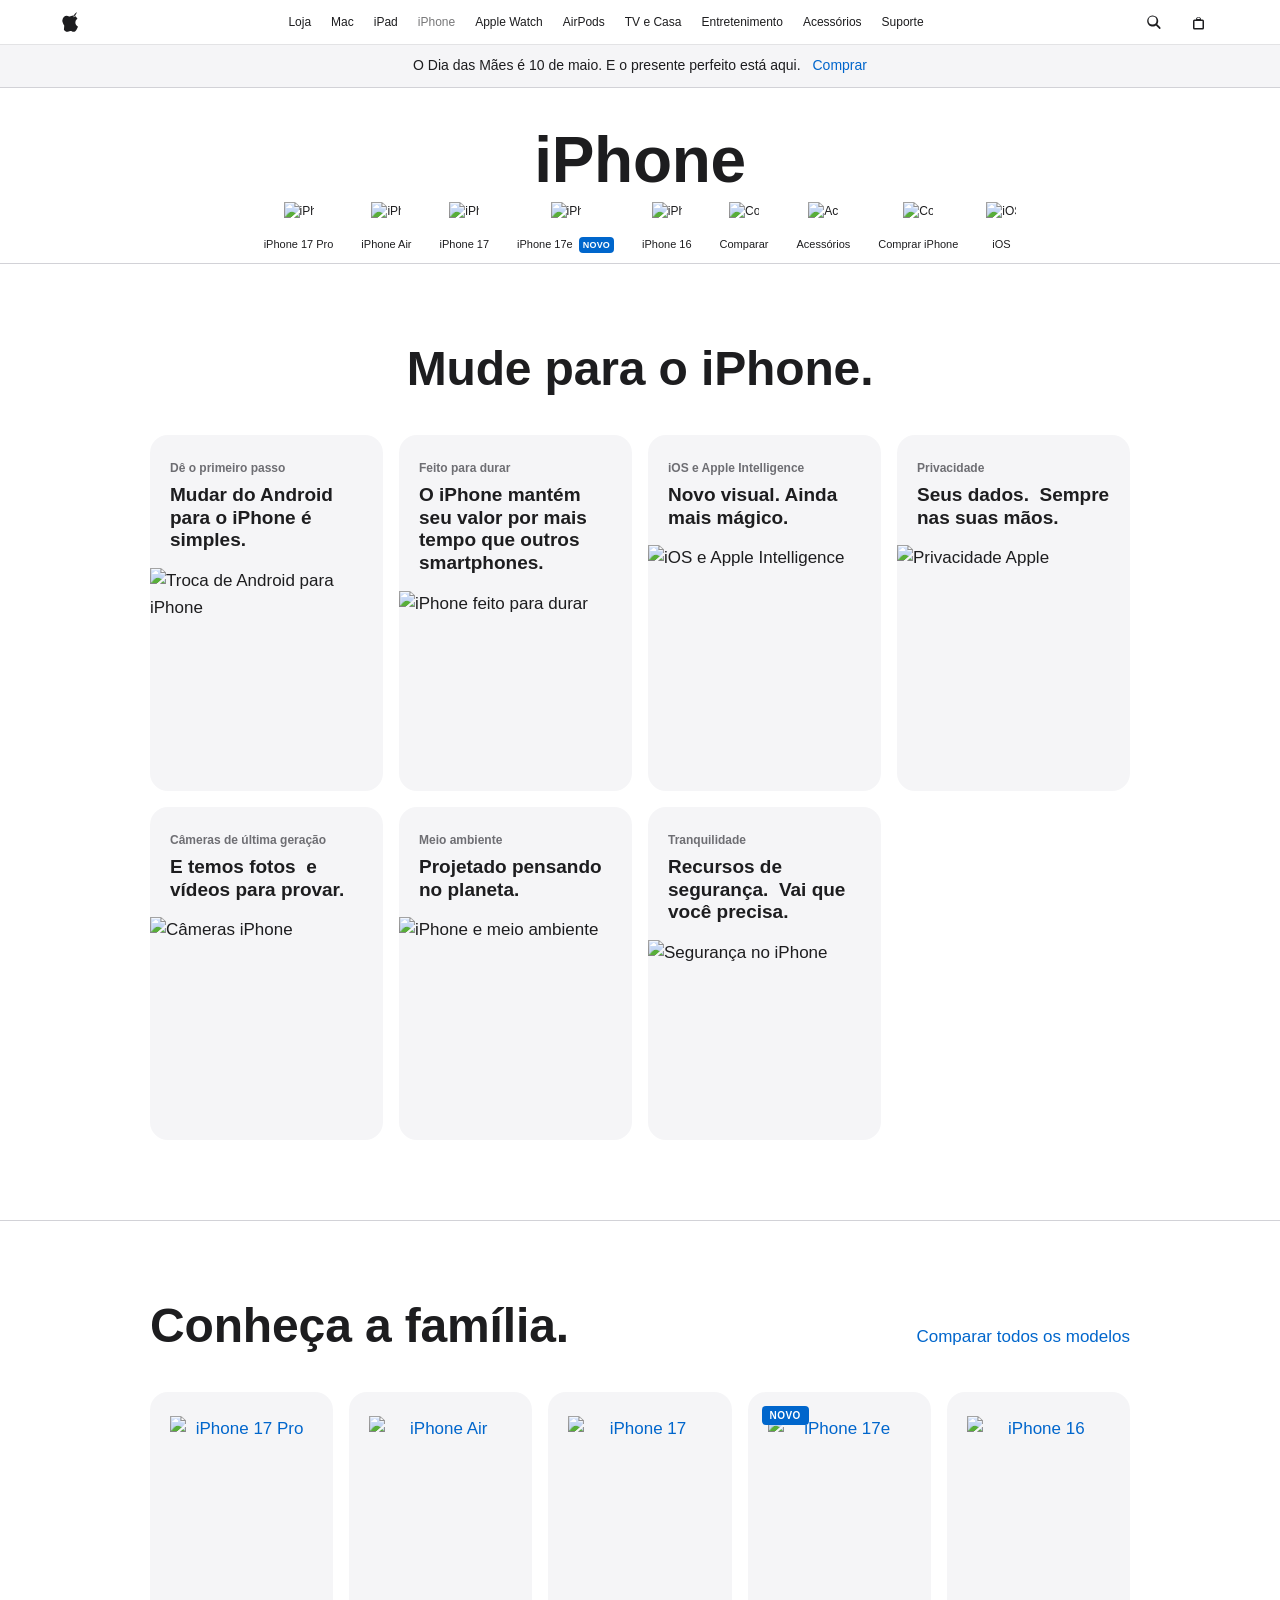
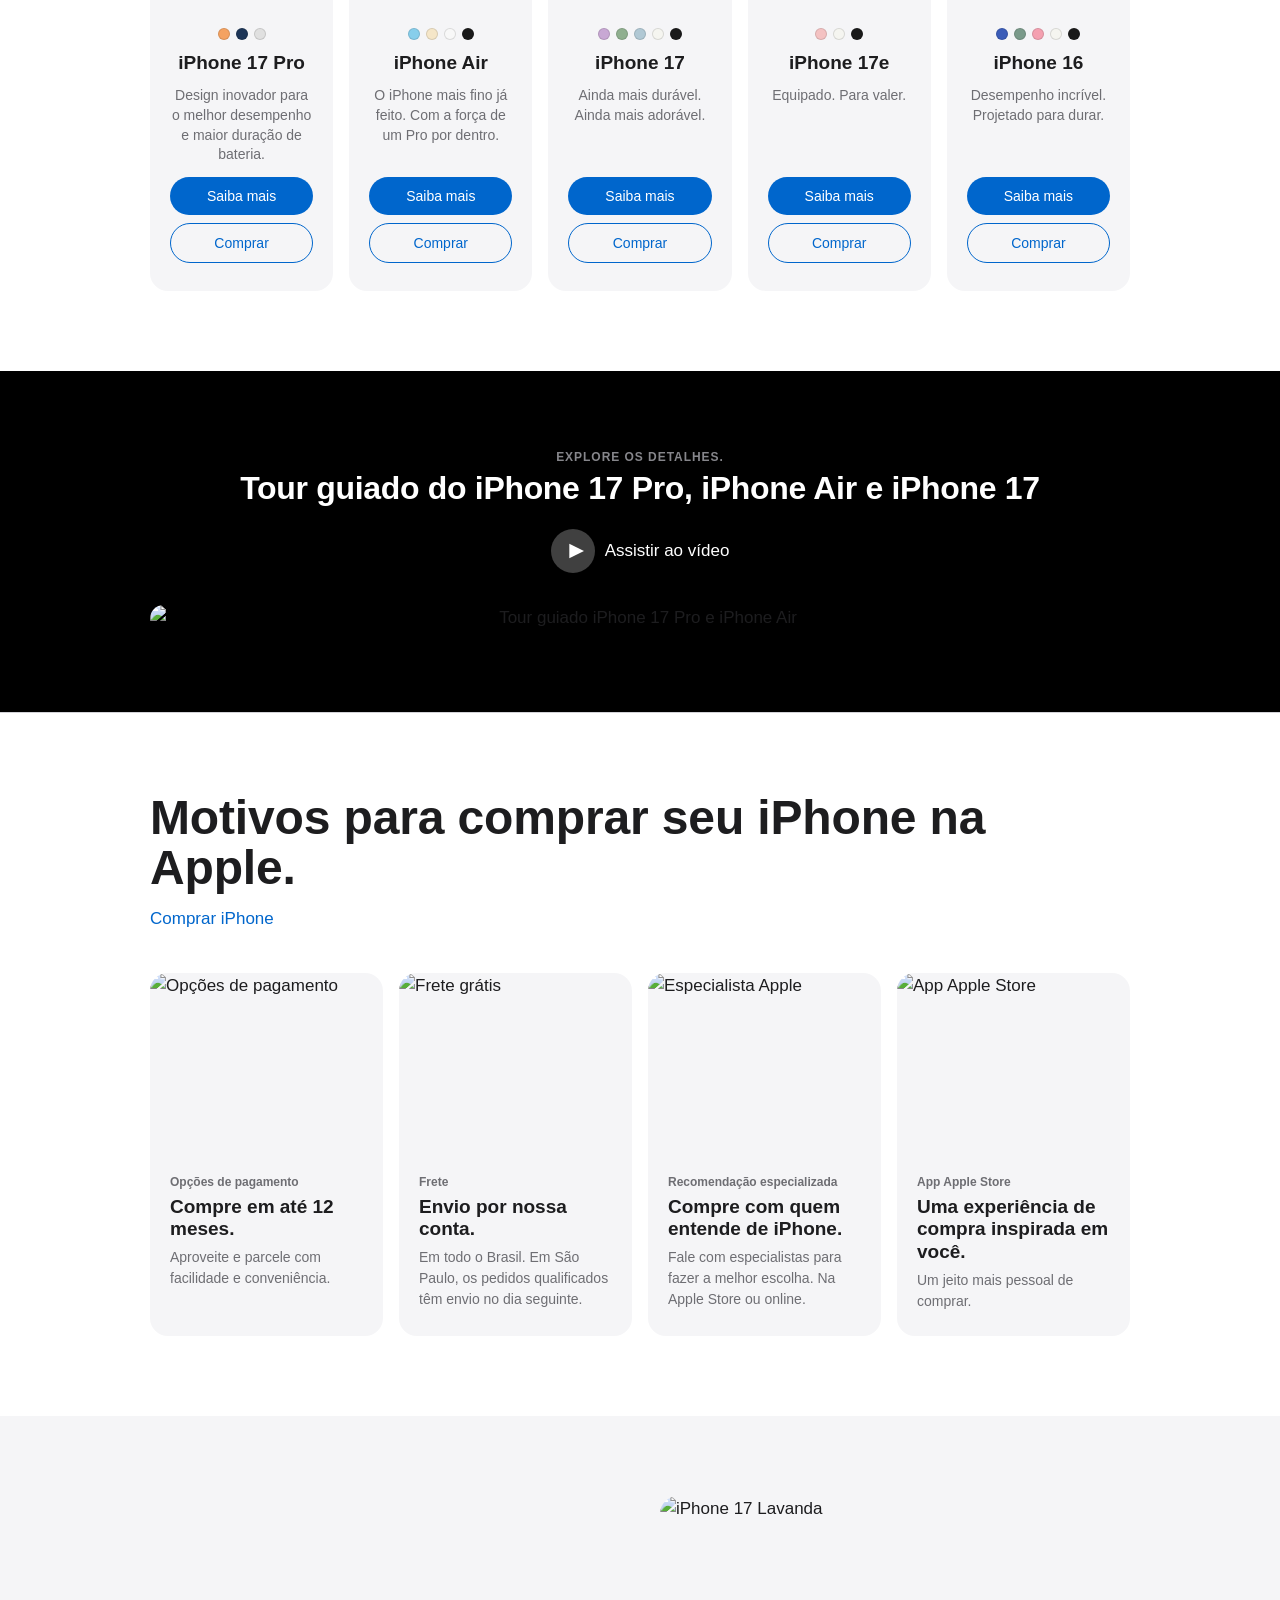
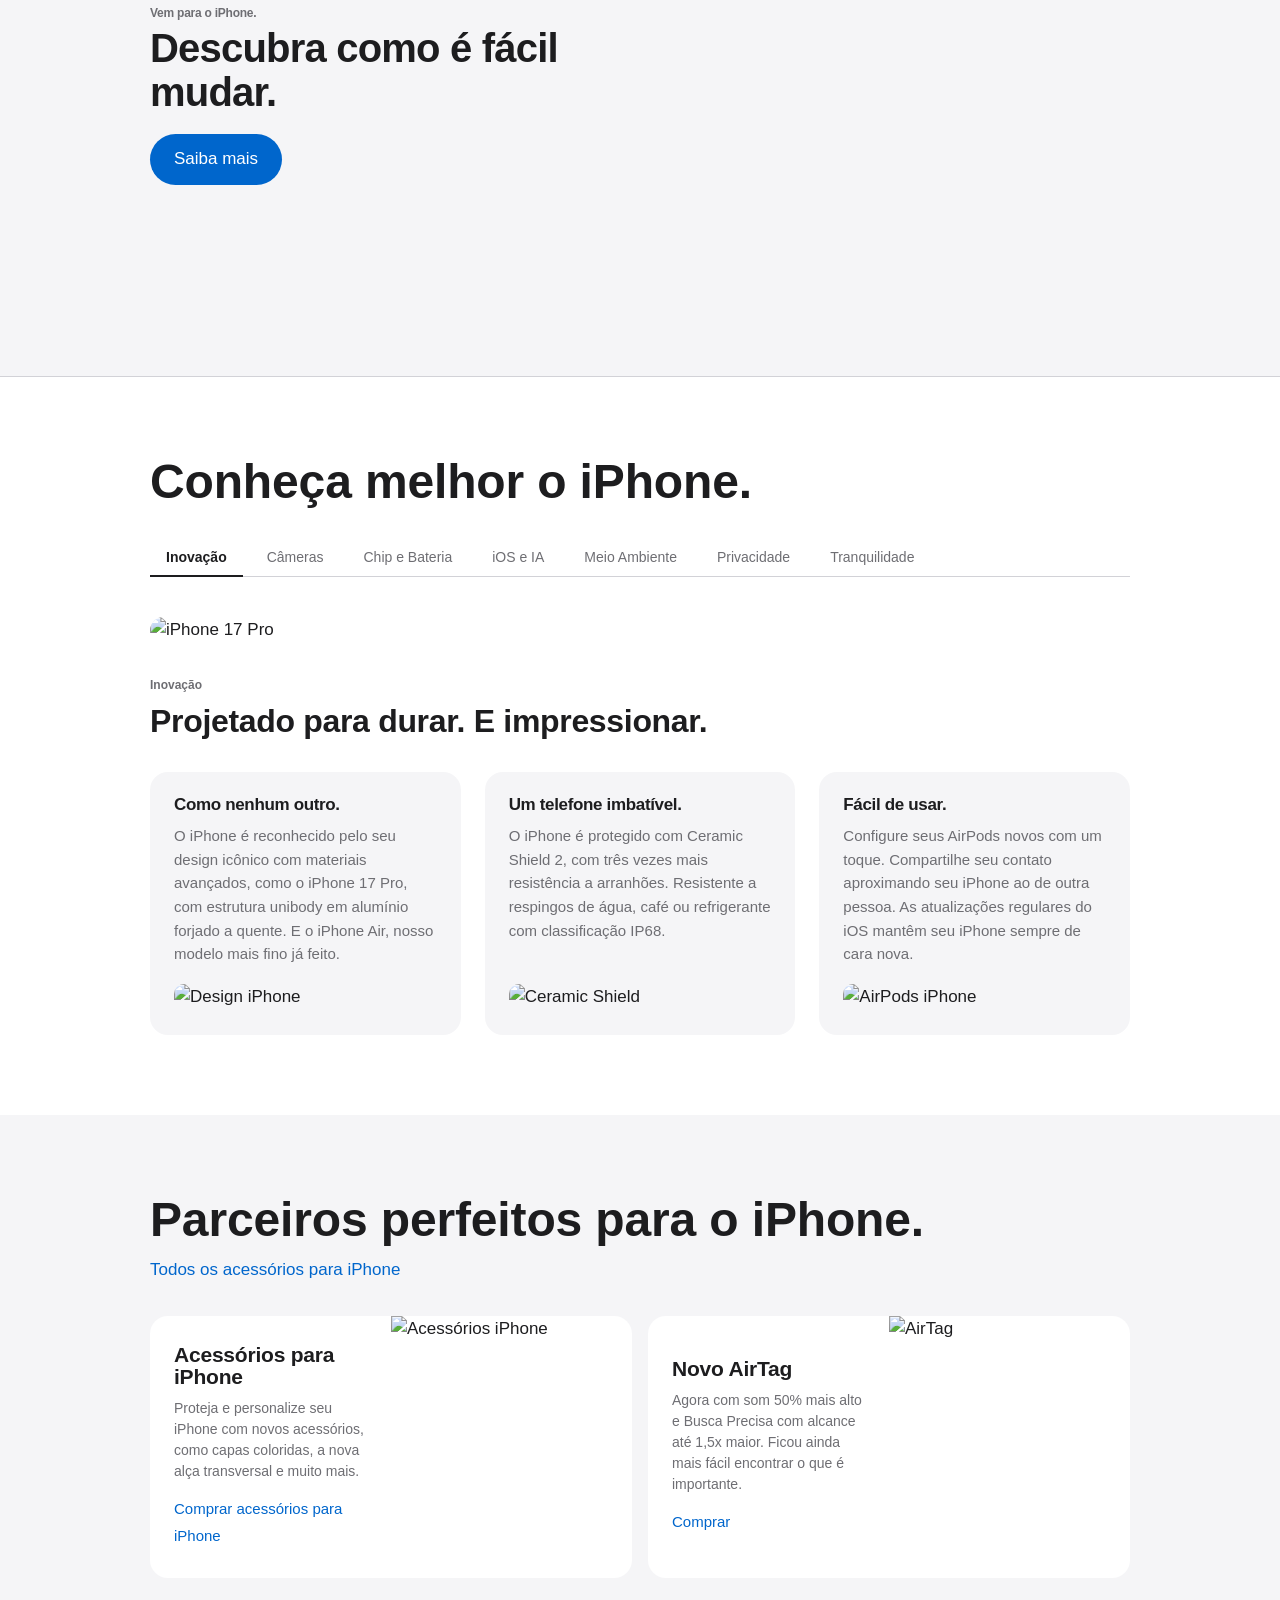
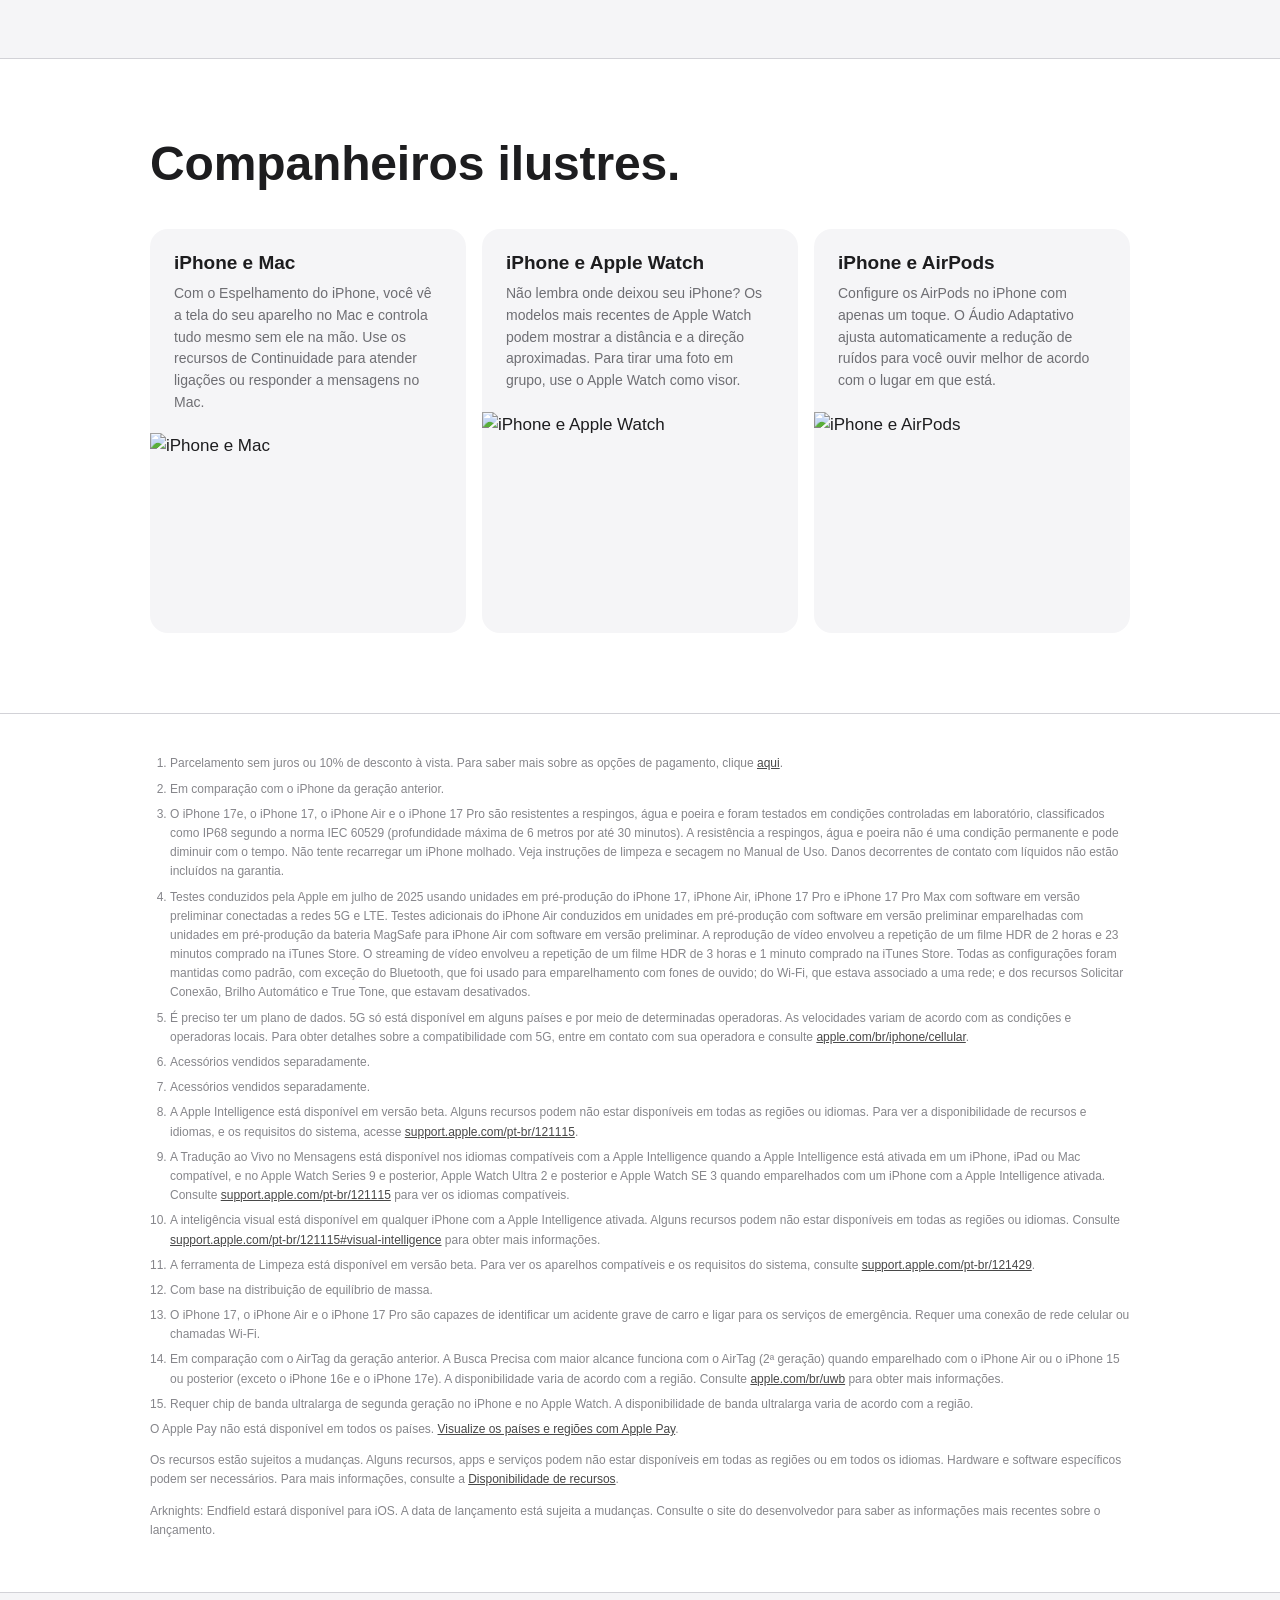
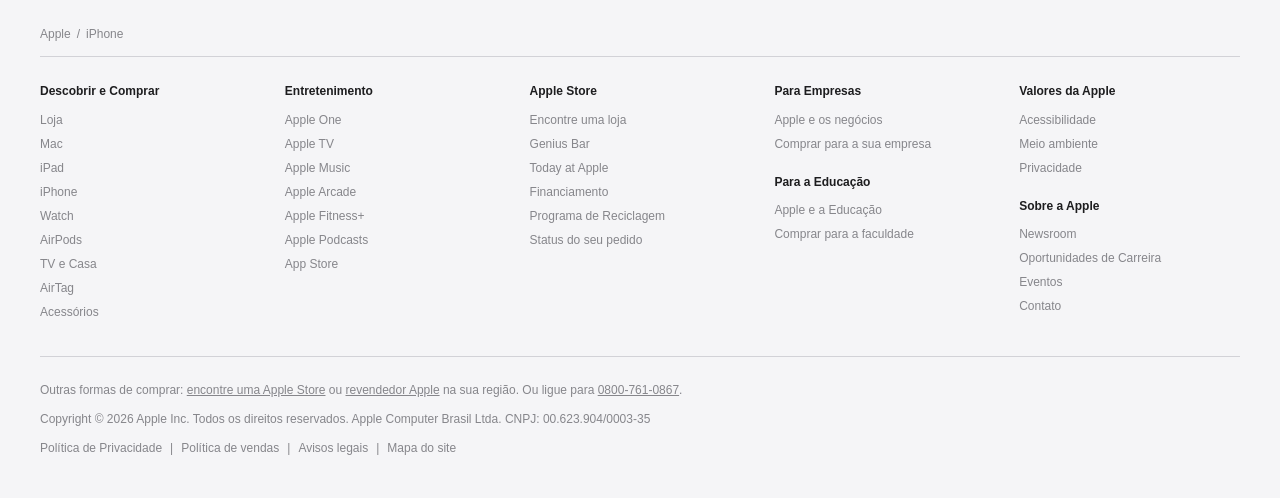
==== commit 18bfc599: "Update: <title> e <secao-notas>" ====
--- a/iphone.html
+++ b/iphone.html
@@ -3,7 +3,7 @@
 <head>
   <meta charset="UTF-8" />
   <meta name="viewport" content="width=device-width, initial-scale=1.0" />
-  <title>iPhone — Apple (BR)</title>
+  <title>iPhone - Apple (BR)</title>
   <link rel="stylesheet" href="style.css" />
   <link rel="icon" href="https://www.apple.com/favicon.ico" />
 </head>
@@ -1037,17 +1037,41 @@
     ============================================================ -->
     <section class="secao-notas" id="notas-legais" aria-label="Notas e informações legais">
       <div class="secao-notas__container">
-        <p class="secao-notas__asterisco">* O envio de mensagens RCS no iPhone está disponível em mercados específicos e requer compatibilidade com sua operadora.</p>
         <ol class="secao-notas__lista">
-          <li>Parcelamento sem juros ou 10% de desconto à vista.</li>
+          <li>Parcelamento sem juros ou 10% de desconto à vista. Para saber mais sobre as opções de pagamento, 
+            clique <a href="https://www.apple.com/br/shop/browse/finance/installment">aqui</a>.</li>
           <li>Em comparação com o iPhone da geração anterior.</li>
-          <li>O iPhone 17e, o iPhone 17, o iPhone Air e o iPhone 17 Pro são resistentes a respingos, água e poeira, classificados como IP68 (profundidade máxima de 6 metros por até 30 minutos).</li>
-          <li>A câmera frontal Center Stage está disponível no iPhone 17, iPhone 17 Pro, iPhone 17 Pro Max e iPhone Air.</li>
-          <li>Testes conduzidos pela Apple em julho de 2025 usando unidades em pré-produção.</li>
-          <li>É preciso ter um plano de dados. 5G só está disponível em alguns países e por meio de determinadas operadoras.</li>
+          <li>O iPhone 17e, o iPhone 17, o iPhone Air e o iPhone 17 Pro são resistentes a respingos, água e poeira e foram testados em condições controladas em laboratório, classificados 
+            como IP68 segundo a norma IEC 60529 (profundidade máxima de 6 metros por até 30 minutos). A resistência a respingos, água e poeira não é uma condição permanente e pode diminuir com o tempo. 
+            Não tente recarregar um iPhone molhado. Veja instruções de limpeza e secagem no Manual de Uso. Danos decorrentes de contato com líquidos não estão incluídos na garantia.</li>
+          <li>Testes conduzidos pela Apple em julho de 2025 usando unidades em pré‑produção do iPhone 17, iPhone Air, iPhone 17 Pro e iPhone 17 Pro Max com software em versão 
+            preliminar conectadas a redes 5G e LTE. Testes adicionais do iPhone Air conduzidos em unidades em pré‑produção com software em versão preliminar emparelhadas com unidades em 
+            pré‑produção da bateria MagSafe para iPhone Air com software em versão preliminar. A reprodução de vídeo envolveu a repetição de um filme HDR de 2 horas e 23 minutos comprado 
+            na iTunes Store. O streaming de vídeo envolveu a repetição de um filme HDR de 3 horas e 1 minuto comprado na iTunes Store. Todas as configurações foram mantidas como padrão, 
+            com exceção do Bluetooth, que foi usado para emparelhamento com fones de ouvido; do Wi‑Fi, que estava associado a uma rede; e dos recursos Solicitar Conexão, Brilho Automático e True Tone, 
+            que estavam desativados.</li>
+          <li>É preciso ter um plano de dados. 5G só está disponível em alguns países e por meio de determinadas operadoras. 
+            As velocidades variam de acordo com as condições e operadoras locais. Para obter detalhes sobre a compatibilidade com 5G, entre em contato com sua operadora e consulte <a href="https://www.apple.com/br/iphone/cellular/">apple.com/br/iphone/cellular</a>.</li>
           <li>Acessórios vendidos separadamente.</li>
-          <li>A Apple Intelligence está disponível em versão beta. Alguns recursos podem não estar disponíveis em todas as regiões ou idiomas.</li>
+          <li>Acessórios vendidos separadamente.</li>
+          <li>A Apple Intelligence está disponível em versão beta. Alguns recursos podem não estar disponíveis em todas as regiões ou idiomas. Para ver a disponibilidade de recursos e idiomas, 
+            e os requisitos do sistema, acesse <a href="support.apple.com/pt-br/121115">support.apple.com/pt-br/121115</a>.</li>
+          <li>A Tradução ao Vivo no Mensagens está disponível nos idiomas compatíveis com a Apple Intelligence quando a Apple Intelligence está ativada em um iPhone, 
+            iPad ou Mac compatível, e no Apple Watch Series 9 e posterior, Apple Watch Ultra 2 e posterior e Apple Watch SE 3 quando emparelhados com um iPhone com a 
+            Apple Intelligence ativada. Consulte <a href="support.apple.com/pt-br/121115">support.apple.com/pt-br/121115</a> para ver os idiomas compatíveis.</li>
+          <li>A inteligência visual está disponível em qualquer iPhone com a Apple Intelligence ativada. Alguns recursos podem não estar disponíveis em todas as regiões ou idiomas. 
+            Consulte <a href="support.apple.com/pt‑br/121115#visual‑intelligence">support.apple.com/pt‑br/121115#visual‑intelligence</a> para obter mais informações.</li>
+          <li>A ferramenta de Limpeza está disponível em versão beta. Para ver os aparelhos compatíveis e os requisitos do sistema, consulte <a href="support.apple.com/pt-br/121429">support.apple.com/pt-br/121429</a>.</li>
+          <li>Com base na distribuição de equilíbrio de massa.</li>
+          <li>O iPhone 17, o iPhone Air e o iPhone 17 Pro são capazes de identificar um acidente grave de carro e ligar para os serviços de emergência. Requer uma conexão de rede celular ou chamadas Wi‑Fi.</li>
+          <li>Em comparação com o AirTag da geração anterior. A Busca Precisa com maior alcance funciona com o AirTag (2ª geração) quando emparelhado com o iPhone Air ou o iPhone 15 ou posterior (exceto o iPhone 16e e o iPhone 17e). 
+            A disponibilidade varia de acordo com a região. Consulte <a href="apple.com/br/uwb">apple.com/br/uwb</a> para obter mais informações.</li>
+          <li>Requer chip de banda ultralarga de segunda geração no iPhone e no Apple Watch. A disponibilidade de banda ultralarga varia de acordo com a região.</li>
         </ol>
+        <p class="secao-notas__texto">O Apple Pay não está disponível em todos os países. <a href="https://support.apple.com/pt-br/102775?cid=general-iphone-marcom-08062025">Visualize os países e regiões com Apple Pay</a>.</p>
+        <p class="secao-notas__texto">Os recursos estão sujeitos a mudanças. Alguns recursos, apps e serviços podem não estar disponíveis em todas as regiões ou em todos os idiomas. Hardware e software específicos podem ser necessários. 
+          Para mais informações, consulte a <a href="https://www.apple.com/br/ios/feature-availability/#apple-wallet-apple-pay">Disponibilidade de recursos</a>.</p>
+        <p class="secao-notas__texto">Arknights: Endfield estará disponível para iOS. A data de lançamento está sujeita a mudanças. Consulte o site do desenvolvedor para saber as informações mais recentes sobre o lançamento.</p>
       </div>
     </section>
 
--- a/style.css
+++ b/style.css
@@ -0,0 +1,1739 @@
+/* ============================================================
+   VARIÁVEIS GLOBAIS
+   ============================================================ */
+:root {
+  /* Cores */
+  --cor-fundo-pagina: #ffffff;
+  --cor-fundo-nav: rgba(255, 255, 255, 0.85);
+  --cor-fundo-nav-mobile: rgba(245, 245, 247, 0.98);
+  --cor-fundo-secao-escura: #000000;
+  --cor-fundo-secao-cinza: #f5f5f7;
+  --cor-fundo-banner: #f5f5f7;
+  --cor-fundo-rodape: #f5f5f7;
+  --cor-fundo-modal: rgba(0, 0, 0, 0.5);
+  --cor-fundo-card: #ffffff;
+  --cor-fundo-card-hover: #f5f5f7;
+
+  --cor-texto-primario: #1d1d1f;
+  --cor-texto-secundario: #6e6e73;
+  --cor-texto-terciario: #86868b;
+  --cor-texto-branco: #ffffff;
+  --cor-texto-link: #0066cc;
+  --cor-texto-link-hover: #0077ed;
+  --cor-texto-nav: #1d1d1f;
+  --cor-texto-nav-hover: #0066cc;
+
+  --cor-azul-apple: #0066cc;
+  --cor-azul-apple-hover: #0077ed;
+  --cor-cinza-borda: #d2d2d7;
+  --cor-cinza-linha: #d2d2d7;
+
+  /* Tipografia */
+  --fonte-principal: -apple-system, BlinkMacSystemFont, "SF Pro Display", "SF Pro Text", "Helvetica Neue", Arial, sans-serif;
+  --tamanho-fonte-base: 17px;
+  --tamanho-fonte-nav: 12px;
+  --tamanho-fonte-banner: 14px;
+  --tamanho-fonte-titulo-heroi: 80px;
+  --tamanho-fonte-titulo-secao: 48px;
+  --tamanho-fonte-titulo-card: 28px;
+  --tamanho-fonte-subtitulo-card: 19px;
+  --tamanho-fonte-corpo: 17px;
+  --tamanho-fonte-pequeno: 12px;
+  --tamanho-fonte-rodape: 12px;
+
+  --peso-fonte-regular: 400;
+  --peso-fonte-medio: 500;
+  --peso-fonte-semibold: 600;
+  --peso-fonte-bold: 700;
+
+  --altura-linha-titulo: 1.05;
+  --altura-linha-corpo: 1.58;
+
+  /* Espaçamento */
+  --espaco-secao-vertical: 80px;
+  --espaco-container-horizontal: 22px;
+  --largura-maxima-container: 980px;
+  --largura-maxima-container-larga: 1200px;
+
+  /* Navegação */
+  --altura-nav: 44px;
+  --altura-banner: 44px;
+
+  /* Bordas e Raios */
+  --raio-borda-card: 18px;
+  --raio-borda-btn: 980px;
+  --raio-borda-modal: 18px;
+
+  /* Sombras */
+  --sombra-nav: 0 1px 0 rgba(0, 0, 0, 0.1);
+  --sombra-card: 0 4px 20px rgba(0, 0, 0, 0.08);
+  --sombra-modal: 0 20px 60px rgba(0, 0, 0, 0.3);
+
+  /* Transições */
+  --transicao-padrao: 0.3s cubic-bezier(0.4, 0, 0.2, 1);
+  --transicao-rapida: 0.15s ease;
+}
+
+/* ============================================================
+   RESET E BASE
+   ============================================================ */
+*,
+*::before,
+*::after {
+  box-sizing: border-box;
+  margin: 0;
+  padding: 0;
+}
+
+html {
+  scroll-behavior: smooth;
+  -webkit-text-size-adjust: 100%;
+}
+
+body {
+  font-family: var(--fonte-principal);
+  font-size: var(--tamanho-fonte-base);
+  color: var(--cor-texto-primario);
+  background-color: var(--cor-fundo-pagina);
+  line-height: var(--altura-linha-corpo);
+  -webkit-font-smoothing: antialiased;
+  -moz-osx-font-smoothing: grayscale;
+  overflow-x: hidden;
+}
+
+img {
+  display: block;
+  max-width: 100%;
+  height: auto;
+}
+
+a {
+  color: var(--cor-texto-link);
+  text-decoration: none;
+  transition: color var(--transicao-rapida);
+}
+
+a:hover {
+  color: var(--cor-texto-link-hover);
+}
+
+ul,
+ol {
+  list-style: none;
+}
+
+button {
+  border: none;
+  background: none;
+  cursor: pointer;
+  font-family: inherit;
+}
+
+h1, h2, h3, h4, h5, h6 {
+  font-weight: var(--peso-fonte-semibold);
+  letter-spacing: -0.02em;
+  line-height: var(--altura-linha-titulo);
+}
+
+/* ============================================================
+   UTILITÁRIOS
+   ============================================================ */
+.visualmente-oculto {
+  position: absolute;
+  width: 1px;
+  height: 1px;
+  padding: 0;
+  margin: -1px;
+  overflow: hidden;
+  clip: rect(0, 0, 0, 0);
+  white-space: nowrap;
+  border: 0;
+}
+
+/* ============================================================
+   NAVEGAÇÃO GLOBAL
+   ============================================================ */
+.nav-global {
+  position: fixed;
+  top: 0;
+  left: 0;
+  right: 0;
+  z-index: 9999;
+  height: var(--altura-nav);
+  background-color: var(--cor-fundo-nav);
+  backdrop-filter: saturate(180%) blur(20px);
+  -webkit-backdrop-filter: saturate(180%) blur(20px);
+  border-bottom: var(--sombra-nav) 0px solid;
+  box-shadow: var(--sombra-nav);
+  transition: background-color var(--transicao-padrao);
+}
+
+.nav-global--transparente {
+  background-color: rgba(0, 0, 0, 0.7);
+  color: var(--cor-texto-branco);
+}
+
+.nav-global__container {
+  display: flex;
+  align-items: center;
+  justify-content: space-between;
+  max-width: var(--largura-maxima-container-larga);
+  margin: 0 auto;
+  height: 100%;
+  padding: 0 var(--espaco-container-horizontal);
+}
+
+.nav-global__logo {
+  display: flex;
+  align-items: center;
+  color: var(--cor-texto-primario);
+  flex-shrink: 0;
+}
+
+.nav-global__logo svg {
+  fill: currentColor;
+  transition: opacity var(--transicao-rapida);
+}
+
+.nav-global__logo:hover {
+  color: var(--cor-texto-primario);
+  opacity: 0.8;
+}
+
+.nav-global__links {
+  display: flex;
+  align-items: center;
+  gap: 0;
+  flex: 1;
+  justify-content: center;
+}
+
+.nav-global__links li a {
+  display: block;
+  padding: 0 10px;
+  font-size: var(--tamanho-fonte-nav);
+  font-weight: var(--peso-fonte-regular);
+  color: var(--cor-texto-primario);
+  line-height: var(--altura-nav);
+  white-space: nowrap;
+  transition: opacity var(--transicao-rapida);
+  letter-spacing: 0;
+}
+
+.nav-global__links li a:hover {
+  color: var(--cor-texto-primario);
+  opacity: 0.6;
+}
+
+.nav-global__link--ativo {
+  opacity: 0.6;
+}
+
+.nav-global__acoes {
+  display: flex;
+  align-items: center;
+  gap: 4px;
+  flex-shrink: 0;
+}
+
+.nav-global__busca,
+.nav-global__sacola {
+  display: flex;
+  align-items: center;
+  justify-content: center;
+  width: 40px;
+  height: var(--altura-nav);
+  color: var(--cor-texto-primario);
+  transition: opacity var(--transicao-rapida);
+}
+
+.nav-global__busca svg,
+.nav-global__sacola svg {
+  fill: currentColor;
+}
+
+.nav-global__busca:hover,
+.nav-global__sacola:hover {
+  color: var(--cor-texto-primario);
+  opacity: 0.6;
+}
+
+.nav-global__menu-btn {
+  display: none;
+  flex-direction: column;
+  justify-content: center;
+  align-items: center;
+  width: 40px;
+  height: var(--altura-nav);
+  gap: 5px;
+}
+
+.nav-global__menu-btn span {
+  display: block;
+  width: 18px;
+  height: 1.5px;
+  background-color: var(--cor-texto-primario);
+  transition: transform var(--transicao-padrao), opacity var(--transicao-padrao);
+  transform-origin: center;
+}
+
+/* ============================================================
+   BANNER DE PROMOÇÃO
+   ============================================================ */
+.banner-promo {
+  position: fixed;
+  top: var(--altura-nav);
+  left: 0;
+  right: 0;
+  z-index: 9998;
+  height: var(--altura-banner);
+  background-color: var(--cor-fundo-banner);
+  display: flex;
+  align-items: center;
+  justify-content: center;
+  border-bottom: 1px solid var(--cor-cinza-borda);
+}
+
+.banner-promo__container {
+  max-width: var(--largura-maxima-container-larga);
+  width: 100%;
+  padding: 0 var(--espaco-container-horizontal);
+  text-align: center;
+}
+
+.banner-promo__texto {
+  font-size: var(--tamanho-fonte-banner);
+  color: var(--cor-texto-primario);
+}
+
+.banner-promo__link {
+  margin-left: 8px;
+  font-size: var(--tamanho-fonte-banner);
+  color: var(--cor-azul-apple);
+  font-weight: var(--peso-fonte-regular);
+}
+
+.banner-promo__link:hover {
+  text-decoration: underline;
+}
+
+/* ============================================================
+   ESPAÇAMENTO PELO TOPO (navbar + banner fixos)
+   ============================================================ */
+main {
+  padding-top: calc(var(--altura-nav) + var(--altura-banner));
+}
+
+/* ============================================================
+   TÍTULO DA PÁGINA
+   ============================================================ */
+.titulo-pagina {
+  background-color: var(--cor-fundo-pagina);
+  text-align: center;
+  padding: 40px var(--espaco-container-horizontal) 0;
+}
+
+.titulo-pagina__container {
+  max-width: var(--largura-maxima-container);
+  margin: 0 auto;
+}
+
+.titulo-pagina__titulo {
+  font-size: 64px;
+  font-weight: var(--peso-fonte-semibold);
+  color: var(--cor-texto-primario);
+  letter-spacing: -0.005em;
+  line-height: 1;
+}
+
+/* ============================================================
+   NAVEGAÇÃO DE MODELOS (CHAPTERNAV)
+   ============================================================ */
+.nav-modelos {
+  position: sticky;
+  top: calc(var(--altura-nav) + var(--altura-banner));
+  z-index: 9990;
+  background-color: rgba(255, 255, 255, 0.85);
+  backdrop-filter: saturate(180%) blur(20px);
+  -webkit-backdrop-filter: saturate(180%) blur(20px);
+  border-bottom: 1px solid var(--cor-cinza-borda);
+  overflow-x: auto;
+  -webkit-overflow-scrolling: touch;
+  scrollbar-width: none;
+}
+
+.nav-modelos::-webkit-scrollbar {
+  display: none;
+}
+
+.nav-modelos__lista {
+  display: flex;
+  align-items: center;
+  justify-content: center;
+  min-width: max-content;
+  gap: 0;
+  padding: 0 var(--espaco-container-horizontal);
+  max-width: var(--largura-maxima-container-larga);
+  margin: 0 auto;
+}
+
+.nav-modelos__item {
+  flex-shrink: 0;
+}
+
+.nav-modelos__link {
+  display: flex;
+  flex-direction: column;
+  align-items: center;
+  padding: 10px 14px;
+  color: var(--cor-texto-primario);
+  font-size: 12px;
+  font-weight: var(--peso-fonte-regular);
+  white-space: nowrap;
+  transition: opacity var(--transicao-rapida);
+  gap: 4px;
+  text-decoration: none;
+}
+
+.nav-modelos__link:hover {
+  color: var(--cor-texto-primario);
+  opacity: 0.7;
+}
+
+.nav-modelos__imagem {
+  width: 30px;
+  height: 30px;
+  object-fit: contain;
+}
+
+.nav-modelos__nome {
+  font-size: 11px;
+  color: var(--cor-texto-primario);
+}
+
+.nav-modelos__tag-novo {
+  display: inline-block;
+  background-color: var(--cor-azul-apple);
+  color: white;
+  font-size: 9px;
+  font-weight: var(--peso-fonte-semibold);
+  padding: 1px 4px;
+  border-radius: 4px;
+  margin-left: 3px;
+  vertical-align: middle;
+  text-transform: uppercase;
+  letter-spacing: 0.02em;
+}
+
+/* ============================================================
+   SEÇÃO CONSIDERAÇÕES — "MUDE PARA O IPHONE"
+   ============================================================ */
+.secao-consideracoes {
+  background-color: var(--cor-fundo-pagina);
+  padding: var(--espaco-secao-vertical) var(--espaco-container-horizontal);
+}
+
+.secao-consideracoes__container {
+  max-width: var(--largura-maxima-container);
+  margin: 0 auto;
+}
+
+.secao-consideracoes__titulo-principal {
+  font-size: var(--tamanho-fonte-titulo-secao);
+  font-weight: var(--peso-fonte-semibold);
+  color: var(--cor-texto-primario);
+  text-align: center;
+  margin-bottom: 40px;
+  letter-spacing: -0.003em;
+}
+
+.grade-consideracoes {
+  display: grid;
+  grid-template-columns: repeat(2, 1fr);
+  gap: 16px;
+}
+
+@media (min-width: 900px) {
+  .grade-consideracoes {
+    grid-template-columns: repeat(4, 1fr);
+  }
+}
+
+.card-consideracao {
+  background-color: var(--cor-fundo-secao-cinza);
+  border-radius: var(--raio-borda-card);
+  overflow: hidden;
+  cursor: pointer;
+  transition: transform var(--transicao-padrao), box-shadow var(--transicao-padrao);
+  position: relative;
+}
+
+.card-consideracao:hover {
+  transform: scale(1.02);
+  box-shadow: 0 8px 30px rgba(0, 0, 0, 0.12);
+}
+
+.card-consideracao__conteudo {
+  padding: 24px 20px 16px;
+}
+
+.card-consideracao__subtitulo {
+  display: block;
+  font-size: 12px;
+  font-weight: var(--peso-fonte-semibold);
+  color: var(--cor-texto-secundario);
+  margin-bottom: 6px;
+  letter-spacing: 0;
+}
+
+.card-consideracao__titulo {
+  font-size: 19px;
+  font-weight: var(--peso-fonte-semibold);
+  color: var(--cor-texto-primario);
+  line-height: 1.2;
+  letter-spacing: 0;
+}
+
+.card-consideracao__imagem-wrap {
+  overflow: hidden;
+}
+
+.card-consideracao__imagem {
+  width: 100%;
+  height: 200px;
+  object-fit: cover;
+  transition: transform var(--transicao-padrao);
+  display: block;
+}
+
+.card-consideracao:hover .card-consideracao__imagem {
+  transform: scale(1.04);
+}
+
+/* ============================================================
+   MODAIS
+   ============================================================ */
+.modal-overlay {
+  position: fixed;
+  inset: 0;
+  z-index: 10000;
+  background-color: var(--cor-fundo-modal);
+  display: flex;
+  align-items: center;
+  justify-content: center;
+  padding: 20px;
+  opacity: 0;
+  transition: opacity var(--transicao-padrao);
+  pointer-events: none;
+}
+
+.modal-overlay:not([hidden]) {
+  opacity: 1;
+  pointer-events: all;
+}
+
+.modal-overlay[hidden] {
+  display: flex !important;
+  opacity: 0;
+  pointer-events: none;
+}
+
+.modal {
+  background-color: var(--cor-fundo-pagina);
+  border-radius: var(--raio-borda-modal);
+  max-width: 740px;
+  width: 100%;
+  max-height: 85vh;
+  overflow-y: auto;
+  box-shadow: var(--sombra-modal);
+  position: relative;
+  transform: translateY(20px) scale(0.98);
+  transition: transform var(--transicao-padrao);
+  scrollbar-width: thin;
+  scrollbar-color: var(--cor-cinza-borda) transparent;
+}
+
+.modal-overlay:not([hidden]) .modal {
+  transform: translateY(0) scale(1);
+}
+
+.modal--compacto {
+  max-width: 500px;
+}
+
+.modal__fechar {
+  position: sticky;
+  top: 16px;
+  float: right;
+  margin: 16px 16px 0 0;
+  width: 30px;
+  height: 30px;
+  border-radius: 50%;
+  background-color: var(--cor-fundo-secao-cinza);
+  display: flex;
+  align-items: center;
+  justify-content: center;
+  color: var(--cor-texto-primario);
+  z-index: 1;
+  transition: background-color var(--transicao-rapida);
+  flex-shrink: 0;
+}
+
+.modal__fechar svg {
+  fill: currentColor;
+  width: 14px;
+  height: 14px;
+}
+
+.modal__fechar:hover {
+  background-color: var(--cor-cinza-borda);
+}
+
+.modal__corpo {
+  padding: 32px 40px 40px;
+  clear: both;
+}
+
+.modal__titulo-secao {
+  font-size: 12px;
+  font-weight: var(--peso-fonte-semibold);
+  color: var(--cor-texto-secundario);
+  letter-spacing: 0;
+  margin-bottom: 8px;
+  text-transform: none;
+}
+
+.modal__subtitulo {
+  font-size: 28px;
+  font-weight: var(--peso-fonte-semibold);
+  color: var(--cor-texto-primario);
+  margin-bottom: 24px;
+  letter-spacing: -0.01em;
+  line-height: 1.15;
+}
+
+.modal__lista-itens {
+  display: flex;
+  flex-direction: column;
+  gap: 32px;
+}
+
+.modal__item h4 {
+  font-size: 19px;
+  font-weight: var(--peso-fonte-semibold);
+  color: var(--cor-texto-primario);
+  margin-bottom: 8px;
+  letter-spacing: 0;
+}
+
+.modal__item p {
+  font-size: 15px;
+  color: var(--cor-texto-secundario);
+  line-height: var(--altura-linha-corpo);
+  margin-bottom: 16px;
+}
+
+.modal__item img {
+  width: 100%;
+  border-radius: 12px;
+  object-fit: cover;
+}
+
+.modal__cta {
+  display: block;
+  font-size: 15px;
+  color: var(--cor-azul-apple);
+  margin-top: 16px;
+  font-weight: var(--peso-fonte-regular);
+}
+
+.modal__cta:hover {
+  text-decoration: underline;
+}
+
+.modal__cta--secundario {
+  color: var(--cor-texto-secundario);
+}
+
+/* ============================================================
+   SEÇÃO FAMÍLIA — MODELOS DE IPHONE
+   ============================================================ */
+.secao-familia {
+  background-color: var(--cor-fundo-pagina);
+  padding: var(--espaco-secao-vertical) var(--espaco-container-horizontal);
+  border-top: 1px solid var(--cor-cinza-borda);
+}
+
+.secao-familia__container {
+  max-width: var(--largura-maxima-container);
+  margin: 0 auto;
+}
+
+.secao-familia__cabecalho {
+  display: flex;
+  align-items: baseline;
+  justify-content: space-between;
+  margin-bottom: 40px;
+  flex-wrap: wrap;
+  gap: 12px;
+}
+
+.secao-familia__titulo {
+  font-size: var(--tamanho-fonte-titulo-secao);
+  font-weight: var(--peso-fonte-semibold);
+  color: var(--cor-texto-primario);
+  letter-spacing: -0.003em;
+}
+
+.secao-familia__link-comparar {
+  font-size: 17px;
+  color: var(--cor-azul-apple);
+  white-space: nowrap;
+}
+
+.secao-familia__link-comparar:hover {
+  text-decoration: underline;
+}
+
+.grade-familia {
+  display: grid;
+  grid-template-columns: repeat(2, 1fr);
+  gap: 16px;
+}
+
+@media (min-width: 768px) {
+  .grade-familia {
+    grid-template-columns: repeat(3, 1fr);
+  }
+}
+
+@media (min-width: 1024px) {
+  .grade-familia {
+    grid-template-columns: repeat(5, 1fr);
+  }
+}
+
+.card-modelo {
+  background-color: var(--cor-fundo-secao-cinza);
+  border-radius: var(--raio-borda-card);
+  padding: 24px 20px 28px;
+  text-align: center;
+  position: relative;
+  display: flex;
+  flex-direction: column;
+  align-items: center;
+  gap: 12px;
+  transition: box-shadow var(--transicao-padrao);
+}
+
+.card-modelo:hover {
+  box-shadow: var(--sombra-card);
+}
+
+.card-modelo__tag-novo-badge {
+  position: absolute;
+  top: 14px;
+  left: 14px;
+  background-color: var(--cor-azul-apple);
+  color: white;
+  font-size: 10px;
+  font-weight: var(--peso-fonte-semibold);
+  padding: 2px 8px;
+  border-radius: 4px;
+  text-transform: uppercase;
+  letter-spacing: 0.04em;
+}
+
+.card-modelo__link-imagem {
+  display: block;
+  width: 100%;
+}
+
+.card-modelo__imagem {
+  width: 100%;
+  height: 200px;
+  object-fit: contain;
+  transition: transform var(--transicao-padrao);
+}
+
+.card-modelo:hover .card-modelo__imagem {
+  transform: scale(1.03);
+}
+
+.card-modelo__cores {
+  display: flex;
+  gap: 6px;
+  justify-content: center;
+  flex-wrap: wrap;
+}
+
+.card-modelo__cor {
+  display: inline-block;
+  width: 12px;
+  height: 12px;
+  border-radius: 50%;
+  border: 1.5px solid rgba(0, 0, 0, 0.12);
+  cursor: default;
+  transition: transform var(--transicao-rapida);
+}
+
+.card-modelo__cor:hover {
+  transform: scale(1.25);
+}
+
+.card-modelo__nome {
+  font-size: 19px;
+  font-weight: var(--peso-fonte-semibold);
+  color: var(--cor-texto-primario);
+  letter-spacing: 0;
+  line-height: 1.2;
+}
+
+.card-modelo__descricao {
+  font-size: 14px;
+  color: var(--cor-texto-secundario);
+  line-height: 1.4;
+  text-align: center;
+}
+
+.card-modelo__acoes {
+  display: flex;
+  flex-direction: column;
+  gap: 8px;
+  width: 100%;
+  margin-top: auto;
+}
+
+.card-modelo__btn {
+  display: block;
+  font-size: 14px;
+  font-weight: var(--peso-fonte-regular);
+  padding: 8px 12px;
+  border-radius: var(--raio-borda-btn);
+  text-align: center;
+  transition: opacity var(--transicao-rapida);
+}
+
+.card-modelo__btn--saiba {
+  background-color: var(--cor-azul-apple);
+  color: var(--cor-texto-branco);
+}
+
+.card-modelo__btn--saiba:hover {
+  background-color: var(--cor-azul-apple-hover);
+  color: var(--cor-texto-branco);
+  opacity: 0.9;
+}
+
+.card-modelo__btn--comprar {
+  background-color: transparent;
+  color: var(--cor-azul-apple);
+  border: 1px solid var(--cor-azul-apple);
+}
+
+.card-modelo__btn--comprar:hover {
+  background-color: rgba(0, 102, 204, 0.05);
+}
+
+/* ============================================================
+   SEÇÃO TOUR GUIADO
+   ============================================================ */
+.secao-tour {
+  background-color: var(--cor-fundo-secao-escura);
+  padding: var(--espaco-secao-vertical) var(--espaco-container-horizontal);
+  text-align: center;
+}
+
+.secao-tour__container {
+  max-width: var(--largura-maxima-container);
+  margin: 0 auto;
+}
+
+.secao-tour__pretitulo {
+  font-size: 12px;
+  font-weight: var(--peso-fonte-semibold);
+  color: var(--cor-texto-terciario);
+  text-transform: uppercase;
+  letter-spacing: 0.08em;
+  margin-bottom: 8px;
+}
+
+.secao-tour__titulo {
+  font-size: 32px;
+  font-weight: var(--peso-fonte-semibold);
+  color: var(--cor-texto-branco);
+  margin-bottom: 24px;
+  letter-spacing: -0.01em;
+}
+
+.secao-tour__btn-assistir {
+  display: inline-flex;
+  align-items: center;
+  gap: 10px;
+  font-size: 17px;
+  color: var(--cor-texto-branco);
+  margin-bottom: 32px;
+  transition: opacity var(--transicao-rapida);
+}
+
+.secao-tour__btn-assistir:hover {
+  color: var(--cor-texto-branco);
+  opacity: 0.8;
+}
+
+.secao-tour__imagem-wrap {
+  border-radius: var(--raio-borda-card);
+  overflow: hidden;
+}
+
+.secao-tour__imagem {
+  width: 100%;
+  max-height: 500px;
+  object-fit: cover;
+}
+
+/* ============================================================
+   SEÇÃO INCENTIVOS — "MOTIVOS PARA COMPRAR"
+   ============================================================ */
+.secao-incentivos {
+  background-color: var(--cor-fundo-pagina);
+  padding: var(--espaco-secao-vertical) var(--espaco-container-horizontal);
+  border-top: 1px solid var(--cor-cinza-borda);
+}
+
+.secao-incentivos__container {
+  max-width: var(--largura-maxima-container);
+  margin: 0 auto;
+}
+
+.secao-incentivos__cabecalho {
+  display: flex;
+  align-items: baseline;
+  justify-content: space-between;
+  margin-bottom: 40px;
+  flex-wrap: wrap;
+  gap: 12px;
+}
+
+.secao-incentivos__titulo {
+  font-size: var(--tamanho-fonte-titulo-secao);
+  font-weight: var(--peso-fonte-semibold);
+  color: var(--cor-texto-primario);
+  letter-spacing: -0.003em;
+}
+
+.secao-incentivos__link-comprar {
+  font-size: 17px;
+  color: var(--cor-azul-apple);
+  white-space: nowrap;
+}
+
+.secao-incentivos__link-comprar:hover {
+  text-decoration: underline;
+}
+
+.grade-incentivos {
+  display: grid;
+  grid-template-columns: repeat(2, 1fr);
+  gap: 16px;
+}
+
+@media (min-width: 768px) {
+  .grade-incentivos {
+    grid-template-columns: repeat(4, 1fr);
+  }
+}
+
+.card-incentivo {
+  background-color: var(--cor-fundo-secao-cinza);
+  border-radius: var(--raio-borda-card);
+  overflow: hidden;
+  cursor: pointer;
+  transition: transform var(--transicao-padrao), box-shadow var(--transicao-padrao);
+}
+
+.card-incentivo:hover {
+  transform: scale(1.02);
+  box-shadow: var(--sombra-card);
+}
+
+.card-incentivo__imagem-wrap {
+  overflow: hidden;
+}
+
+.card-incentivo__imagem {
+  width: 100%;
+  height: 180px;
+  object-fit: cover;
+  transition: transform var(--transicao-padrao);
+}
+
+.card-incentivo:hover .card-incentivo__imagem {
+  transform: scale(1.04);
+}
+
+.card-incentivo__texto {
+  padding: 20px 20px 24px;
+}
+
+.card-incentivo__subtitulo {
+  display: block;
+  font-size: 12px;
+  font-weight: var(--peso-fonte-semibold);
+  color: var(--cor-texto-secundario);
+  margin-bottom: 4px;
+}
+
+.card-incentivo__titulo {
+  font-size: 19px;
+  font-weight: var(--peso-fonte-semibold);
+  color: var(--cor-texto-primario);
+  margin-bottom: 6px;
+  letter-spacing: 0;
+  line-height: 1.2;
+}
+
+.card-incentivo__texto p {
+  font-size: 14px;
+  color: var(--cor-texto-secundario);
+  line-height: 1.5;
+}
+
+/* ============================================================
+   SEÇÃO UPGRADE — "VEM PARA O IPHONE"
+   ============================================================ */
+.secao-upgrade {
+  background-color: var(--cor-fundo-secao-cinza);
+  padding: var(--espaco-secao-vertical) var(--espaco-container-horizontal);
+}
+
+.secao-upgrade__container {
+  max-width: var(--largura-maxima-container);
+  margin: 0 auto;
+  display: grid;
+  grid-template-columns: 1fr 1fr;
+  gap: 40px;
+  align-items: center;
+}
+
+@media (max-width: 767px) {
+  .secao-upgrade__container {
+    grid-template-columns: 1fr;
+    text-align: center;
+  }
+}
+
+.secao-upgrade__pretitulo {
+  font-size: 12px;
+  font-weight: var(--peso-fonte-semibold);
+  color: var(--cor-texto-secundario);
+  margin-bottom: 6px;
+}
+
+.secao-upgrade__titulo {
+  font-size: 40px;
+  font-weight: var(--peso-fonte-semibold);
+  color: var(--cor-texto-primario);
+  margin-bottom: 20px;
+  letter-spacing: -0.02em;
+  line-height: 1.1;
+}
+
+.secao-upgrade__btn {
+  display: inline-block;
+  background-color: var(--cor-azul-apple);
+  color: var(--cor-texto-branco);
+  padding: 12px 24px;
+  border-radius: var(--raio-borda-btn);
+  font-size: 17px;
+  transition: background-color var(--transicao-rapida);
+}
+
+.secao-upgrade__btn:hover {
+  background-color: var(--cor-azul-apple-hover);
+  color: var(--cor-texto-branco);
+}
+
+.secao-upgrade__imagem-wrap {
+  border-radius: var(--raio-borda-card);
+  overflow: hidden;
+}
+
+.secao-upgrade__imagem {
+  width: 100%;
+  height: 400px;
+  object-fit: cover;
+}
+
+/* ============================================================
+   SEÇÃO FEATURES — "CONHEÇA MELHOR O IPHONE"
+   ============================================================ */
+.secao-features {
+  background-color: var(--cor-fundo-pagina);
+  padding: var(--espaco-secao-vertical) var(--espaco-container-horizontal);
+  border-top: 1px solid var(--cor-cinza-borda);
+}
+
+.secao-features__container {
+  max-width: var(--largura-maxima-container);
+  margin: 0 auto;
+}
+
+.secao-features__titulo-principal {
+  font-size: var(--tamanho-fonte-titulo-secao);
+  font-weight: var(--peso-fonte-semibold);
+  color: var(--cor-texto-primario);
+  margin-bottom: 32px;
+  letter-spacing: -0.003em;
+}
+
+/* Abas */
+.features-tabs {
+  display: flex;
+  flex-wrap: wrap;
+  gap: 8px;
+  margin-bottom: 40px;
+  border-bottom: 1px solid var(--cor-cinza-borda);
+  padding-bottom: 0;
+}
+
+.features-tabs__btn {
+  font-size: 14px;
+  font-weight: var(--peso-fonte-regular);
+  color: var(--cor-texto-secundario);
+  padding: 10px 16px;
+  border-radius: 6px 6px 0 0;
+  border-bottom: 2px solid transparent;
+  margin-bottom: -1px;
+  transition: color var(--transicao-rapida), border-color var(--transicao-rapida);
+  cursor: pointer;
+}
+
+.features-tabs__btn:hover {
+  color: var(--cor-texto-primario);
+}
+
+.features-tabs__btn--ativo {
+  color: var(--cor-texto-primario);
+  border-bottom-color: var(--cor-texto-primario);
+  font-weight: var(--peso-fonte-semibold);
+}
+
+/* Painéis */
+.features-painel {
+  animation: fadeIn var(--transicao-padrao);
+}
+
+.features-painel[hidden] {
+  display: none;
+}
+
+@keyframes fadeIn {
+  from { opacity: 0; transform: translateY(10px); }
+  to   { opacity: 1; transform: translateY(0); }
+}
+
+.features-painel__hero {
+  border-radius: var(--raio-borda-card);
+  overflow: hidden;
+  margin-bottom: 32px;
+}
+
+.features-painel__hero img {
+  width: 100%;
+  max-height: 440px;
+  object-fit: cover;
+}
+
+.features-painel__intro {
+  margin-bottom: 32px;
+}
+
+.features-painel__label {
+  display: block;
+  font-size: 12px;
+  font-weight: var(--peso-fonte-semibold);
+  color: var(--cor-texto-secundario);
+  margin-bottom: 8px;
+}
+
+.features-painel__titulo {
+  font-size: 32px;
+  font-weight: var(--peso-fonte-semibold);
+  color: var(--cor-texto-primario);
+  letter-spacing: -0.01em;
+  line-height: 1.15;
+}
+
+.features-painel__itens {
+  display: grid;
+  grid-template-columns: repeat(auto-fit, minmax(260px, 1fr));
+  gap: 24px;
+}
+
+.features-painel__item {
+  background-color: var(--cor-fundo-secao-cinza);
+  border-radius: var(--raio-borda-card);
+  padding: 24px;
+  display: flex;
+  flex-direction: column;
+  gap: 10px;
+}
+
+.features-painel__item h4 {
+  font-size: 17px;
+  font-weight: var(--peso-fonte-semibold);
+  color: var(--cor-texto-primario);
+}
+
+.features-painel__item p {
+  font-size: 15px;
+  color: var(--cor-texto-secundario);
+  line-height: var(--altura-linha-corpo);
+  flex: 1;
+}
+
+.features-painel__item img {
+  border-radius: 10px;
+  object-fit: cover;
+  width: 100%;
+  margin-top: 8px;
+}
+
+/* ============================================================
+   SEÇÃO ACESSÓRIOS
+   ============================================================ */
+.secao-acessorios {
+  background-color: var(--cor-fundo-secao-cinza);
+  padding: var(--espaco-secao-vertical) var(--espaco-container-horizontal);
+}
+
+.secao-acessorios__container {
+  max-width: var(--largura-maxima-container);
+  margin: 0 auto;
+}
+
+.secao-acessorios__cabecalho {
+  display: flex;
+  align-items: baseline;
+  justify-content: space-between;
+  margin-bottom: 32px;
+  flex-wrap: wrap;
+  gap: 12px;
+}
+
+.secao-acessorios__titulo {
+  font-size: var(--tamanho-fonte-titulo-secao);
+  font-weight: var(--peso-fonte-semibold);
+  color: var(--cor-texto-primario);
+  letter-spacing: -0.003em;
+}
+
+.secao-acessorios__link {
+  font-size: 17px;
+  color: var(--cor-azul-apple);
+}
+
+.secao-acessorios__link:hover {
+  text-decoration: underline;
+}
+
+.grade-acessorios {
+  display: grid;
+  grid-template-columns: repeat(auto-fit, minmax(300px, 1fr));
+  gap: 16px;
+}
+
+.card-acessorio {
+  background-color: var(--cor-fundo-pagina);
+  border-radius: var(--raio-borda-card);
+  overflow: hidden;
+  display: grid;
+  grid-template-columns: 1fr 1fr;
+  align-items: center;
+  transition: box-shadow var(--transicao-padrao);
+}
+
+@media (max-width: 480px) {
+  .card-acessorio {
+    grid-template-columns: 1fr;
+  }
+}
+
+.card-acessorio:hover {
+  box-shadow: var(--sombra-card);
+}
+
+.card-acessorio__conteudo {
+  padding: 28px 24px;
+}
+
+.card-acessorio__titulo {
+  font-size: 21px;
+  font-weight: var(--peso-fonte-semibold);
+  color: var(--cor-texto-primario);
+  margin-bottom: 10px;
+  letter-spacing: -0.01em;
+}
+
+.card-acessorio__conteudo p {
+  font-size: 14px;
+  color: var(--cor-texto-secundario);
+  line-height: 1.5;
+  margin-bottom: 14px;
+}
+
+.card-acessorio__link {
+  font-size: 15px;
+  color: var(--cor-azul-apple);
+}
+
+.card-acessorio__link:hover {
+  text-decoration: underline;
+}
+
+.card-acessorio__imagem-wrap {
+  overflow: hidden;
+  height: 100%;
+  min-height: 200px;
+}
+
+.card-acessorio__imagem-wrap img {
+  width: 100%;
+  height: 100%;
+  object-fit: cover;
+  transition: transform var(--transicao-padrao);
+}
+
+.card-acessorio:hover .card-acessorio__imagem-wrap img {
+  transform: scale(1.04);
+}
+
+/* ============================================================
+   SEÇÃO ECOSSISTEMA — "COMPANHEIROS ILUSTRES"
+   ============================================================ */
+.secao-ecossistema {
+  background-color: var(--cor-fundo-pagina);
+  padding: var(--espaco-secao-vertical) var(--espaco-container-horizontal);
+  border-top: 1px solid var(--cor-cinza-borda);
+}
+
+.secao-ecossistema__container {
+  max-width: var(--largura-maxima-container);
+  margin: 0 auto;
+}
+
+.secao-ecossistema__titulo {
+  font-size: var(--tamanho-fonte-titulo-secao);
+  font-weight: var(--peso-fonte-semibold);
+  color: var(--cor-texto-primario);
+  margin-bottom: 40px;
+  letter-spacing: -0.003em;
+}
+
+.grade-ecossistema {
+  display: grid;
+  grid-template-columns: repeat(auto-fit, minmax(280px, 1fr));
+  gap: 16px;
+}
+
+.card-ecossistema {
+  background-color: var(--cor-fundo-secao-cinza);
+  border-radius: var(--raio-borda-card);
+  overflow: hidden;
+  transition: box-shadow var(--transicao-padrao);
+}
+
+.card-ecossistema:hover {
+  box-shadow: var(--sombra-card);
+}
+
+.card-ecossistema__conteudo {
+  padding: 24px 24px 20px;
+}
+
+.card-ecossistema__titulo {
+  font-size: 19px;
+  font-weight: var(--peso-fonte-semibold);
+  color: var(--cor-texto-primario);
+  margin-bottom: 10px;
+  letter-spacing: 0;
+}
+
+.card-ecossistema__conteudo p {
+  font-size: 14px;
+  color: var(--cor-texto-secundario);
+  line-height: 1.55;
+}
+
+.card-ecossistema__imagem-wrap {
+  overflow: hidden;
+}
+
+.card-ecossistema__imagem-wrap img {
+  width: 100%;
+  height: 200px;
+  object-fit: cover;
+  transition: transform var(--transicao-padrao);
+}
+
+.card-ecossistema:hover .card-ecossistema__imagem-wrap img {
+  transform: scale(1.04);
+}
+
+/* ============================================================
+   SEÇÃO NOTAS LEGAIS
+   ============================================================ */
+.secao-notas {
+  padding: 40px var(--espaco-container-horizontal);
+  border-top: 1px solid var(--cor-cinza-borda);
+}
+
+.secao-notas__container {
+  max-width: var(--largura-maxima-container);
+  margin: 0 auto;
+}
+
+.secao-notas__asterisco {
+  font-size: var(--tamanho-fonte-pequeno);
+  color: var(--cor-texto-terciario);
+  margin-bottom: 12px;
+  line-height: 1.6;
+}
+
+.secao-notas__lista {
+  list-style: decimal;
+  padding-left: 20px;
+}
+
+.secao-notas__lista li {
+  font-size: var(--tamanho-fonte-pequeno);
+  color: var(--cor-texto-terciario);
+  margin-bottom: 6px;
+  line-height: 1.6;
+}
+
+.secao-notas__lista a {
+  font-size: var(--tamanho-fonte-pequeno);
+  color: rgba(0, 0, 0, 0.72);
+  margin-bottom: 12px;
+  line-height: 1.6;
+  text-decoration: underline;
+}
+
+.secao-notas__texto {
+  font-size: var(--tamanho-fonte-pequeno);
+  color: var(--cor-texto-terciario);
+  margin-bottom: 12px;
+  line-height: 1.6;
+}
+
+.secao-notas__texto a {
+  font-size: var(--tamanho-fonte-pequeno);
+  color: rgba(0, 0, 0, 0.72);
+  margin-bottom: 12px;
+  line-height: 1.6;
+  text-decoration: underline;
+}
+
+/* ============================================================
+   RODAPÉ GLOBAL
+   ============================================================ */
+.rodape-global {
+  background-color: var(--cor-fundo-rodape);
+  border-top: 1px solid var(--cor-cinza-borda);
+  padding: 20px var(--espaco-container-horizontal) 40px;
+}
+
+.rodape-global__container {
+  max-width: var(--largura-maxima-container-larga);
+  margin: 0 auto;
+}
+
+.rodape-global__breadcrumb {
+  display: flex;
+  align-items: center;
+  gap: 6px;
+  padding: 12px 0;
+  border-bottom: 1px solid var(--cor-cinza-borda);
+  margin-bottom: 28px;
+  font-size: var(--tamanho-fonte-rodape);
+  color: var(--cor-texto-terciario);
+}
+
+.rodape-global__breadcrumb a {
+  color: var(--cor-texto-terciario);
+  transition: color var(--transicao-rapida);
+}
+
+.rodape-global__breadcrumb a:hover {
+  color: var(--cor-texto-primario);
+  text-decoration: none;
+}
+
+.rodape-global__colunas {
+  display: grid;
+  grid-template-columns: repeat(5, 1fr);
+  gap: 24px;
+  margin-bottom: 32px;
+}
+
+@media (max-width: 900px) {
+  .rodape-global__colunas {
+    grid-template-columns: repeat(2, 1fr);
+  }
+}
+
+@media (max-width: 480px) {
+  .rodape-global__colunas {
+    grid-template-columns: 1fr;
+  }
+}
+
+.rodape-global__titulo-coluna {
+  font-size: var(--tamanho-fonte-rodape);
+  font-weight: var(--peso-fonte-semibold);
+  color: var(--cor-texto-primario);
+  margin-bottom: 10px;
+  margin-top: 20px;
+  letter-spacing: 0;
+}
+
+.rodape-global__titulo-coluna:first-child {
+  margin-top: 0;
+}
+
+.rodape-global__lista li a {
+  font-size: var(--tamanho-fonte-rodape);
+  color: var(--cor-texto-terciario);
+  line-height: 2;
+  display: block;
+  transition: color var(--transicao-rapida);
+}
+
+.rodape-global__lista li a:hover {
+  color: var(--cor-texto-primario);
+  text-decoration: none;
+}
+
+.rodape-global__linha-divisoria {
+  border-top: 1px solid var(--cor-cinza-borda);
+  margin-bottom: 24px;
+}
+
+.rodape-global__inferior {
+  display: flex;
+  flex-direction: column;
+  gap: 10px;
+}
+
+.rodape-global__outras-formas,
+.rodape-global__copyright {
+  font-size: var(--tamanho-fonte-rodape);
+  color: var(--cor-texto-terciario);
+  line-height: 1.6;
+}
+
+.rodape-global__outras-formas a {
+  color: var(--cor-texto-terciario);
+  text-decoration: underline;
+}
+
+.rodape-global__outras-formas a:hover {
+  color: var(--cor-texto-primario);
+}
+
+.rodape-global__links-legais {
+  display: flex;
+  flex-wrap: wrap;
+  align-items: center;
+  gap: 8px;
+  font-size: var(--tamanho-fonte-rodape);
+}
+
+.rodape-global__links-legais a {
+  color: var(--cor-texto-terciario);
+  transition: color var(--transicao-rapida);
+}
+
+.rodape-global__links-legais a:hover {
+  color: var(--cor-texto-primario);
+}
+
+.rodape-global__links-legais span {
+  color: var(--cor-texto-terciario);
+}
+
+/* ============================================================
+   RESPONSIVO — MOBILE
+   ============================================================ */
+@media (max-width: 767px) {
+  :root {
+    --espaco-secao-vertical: 48px;
+    --espaco-container-horizontal: 16px;
+  }
+
+  .titulo-pagina__titulo {
+    font-size: 40px;
+  }
+
+  .secao-consideracoes__titulo-principal,
+  .secao-familia__titulo,
+  .secao-incentivos__titulo,
+  .secao-ecossistema__titulo,
+  .secao-acessorios__titulo {
+    font-size: 28px;
+  }
+
+  .secao-upgrade__titulo {
+    font-size: 28px;
+  }
+
+  .features-painel__titulo {
+    font-size: 24px;
+  }
+
+  .secao-tour__titulo {
+    font-size: 22px;
+  }
+
+  .nav-global__links {
+    display: none;
+    position: fixed;
+    top: var(--altura-nav);
+    left: 0;
+    right: 0;
+    bottom: 0;
+    background-color: var(--cor-fundo-nav-mobile);
+    flex-direction: column;
+    justify-content: flex-start;
+    align-items: flex-start;
+    padding: 20px var(--espaco-container-horizontal);
+    overflow-y: auto;
+    z-index: 9997;
+  }
+
+  .nav-global__links.nav-aberto {
+    display: flex;
+  }
+
+  .nav-global__links li a {
+    font-size: 17px;
+    padding: 12px 0;
+    border-bottom: 1px solid var(--cor-cinza-borda);
+    width: 100%;
+    line-height: 1.4;
+  }
+
+  .nav-global__links li:last-child a {
+    border-bottom: none;
+  }
+
+  .nav-global__menu-btn {
+    display: flex;
+  }
+
+  .nav-global__menu-btn.menu-ativo span:nth-child(1) {
+    transform: translateY(6.5px) rotate(45deg);
+  }
+
+  .nav-global__menu-btn.menu-ativo span:nth-child(2) {
+    opacity: 0;
+  }
+
+  .nav-global__menu-btn.menu-ativo span:nth-child(3) {
+    transform: translateY(-6.5px) rotate(-45deg);
+  }
+
+  .grade-familia {
+    grid-template-columns: repeat(2, 1fr);
+  }
+
+  .card-incentivo__imagem {
+    height: 140px;
+  }
+
+  .features-tabs {
+    overflow-x: auto;
+    flex-wrap: nowrap;
+    padding-bottom: 0;
+  }
+
+  .modal__corpo {
+    padding: 24px 24px 32px;
+  }
+
+  .modal__subtitulo {
+    font-size: 22px;
+  }
+
+  .secao-familia__cabecalho,
+  .secao-incentivos__cabecalho,
+  .secao-acessorios__cabecalho {
+    flex-direction: column;
+    align-items: flex-start;
+  }
+
+  .banner-promo__texto {
+    font-size: 12px;
+  }
+}
+
+@media (max-width: 480px) {
+  .grade-consideracoes {
+    grid-template-columns: 1fr;
+  }
+
+  .grade-incentivos {
+    grid-template-columns: 1fr;
+  }
+
+  .grade-ecossistema {
+    grid-template-columns: 1fr;
+  }
+
+  .grade-acessorios {
+    grid-template-columns: 1fr;
+  }
+
+  .card-acessorio {
+    grid-template-columns: 1fr;
+  }
+
+  .features-painel__itens {
+    grid-template-columns: 1fr;
+  }
+
+  .secao-upgrade__container {
+    grid-template-columns: 1fr;
+  }
+}
+
+/* ============================================================
+   ACESSIBILIDADE — FOCO VISÍVEL
+   ============================================================ */
+:focus-visible {
+  outline: 3px solid var(--cor-azul-apple);
+  outline-offset: 3px;
+  border-radius: 4px;
+}
+
+/* ============================================================
+   SCROLL SUAVE PARA ÂNCORAS
+   ============================================================ */
+@media (prefers-reduced-motion: no-preference) {
+  html {
+    scroll-behavior: smooth;
+  }
+}
+
+@media (prefers-reduced-motion: reduce) {
+  *,
+  *::before,
+  *::after {
+    animation-duration: 0.01ms !important;
+    animation-iteration-count: 1 !important;
+    transition-duration: 0.01ms !important;
+    scroll-behavior: auto !important;
+  }
+}
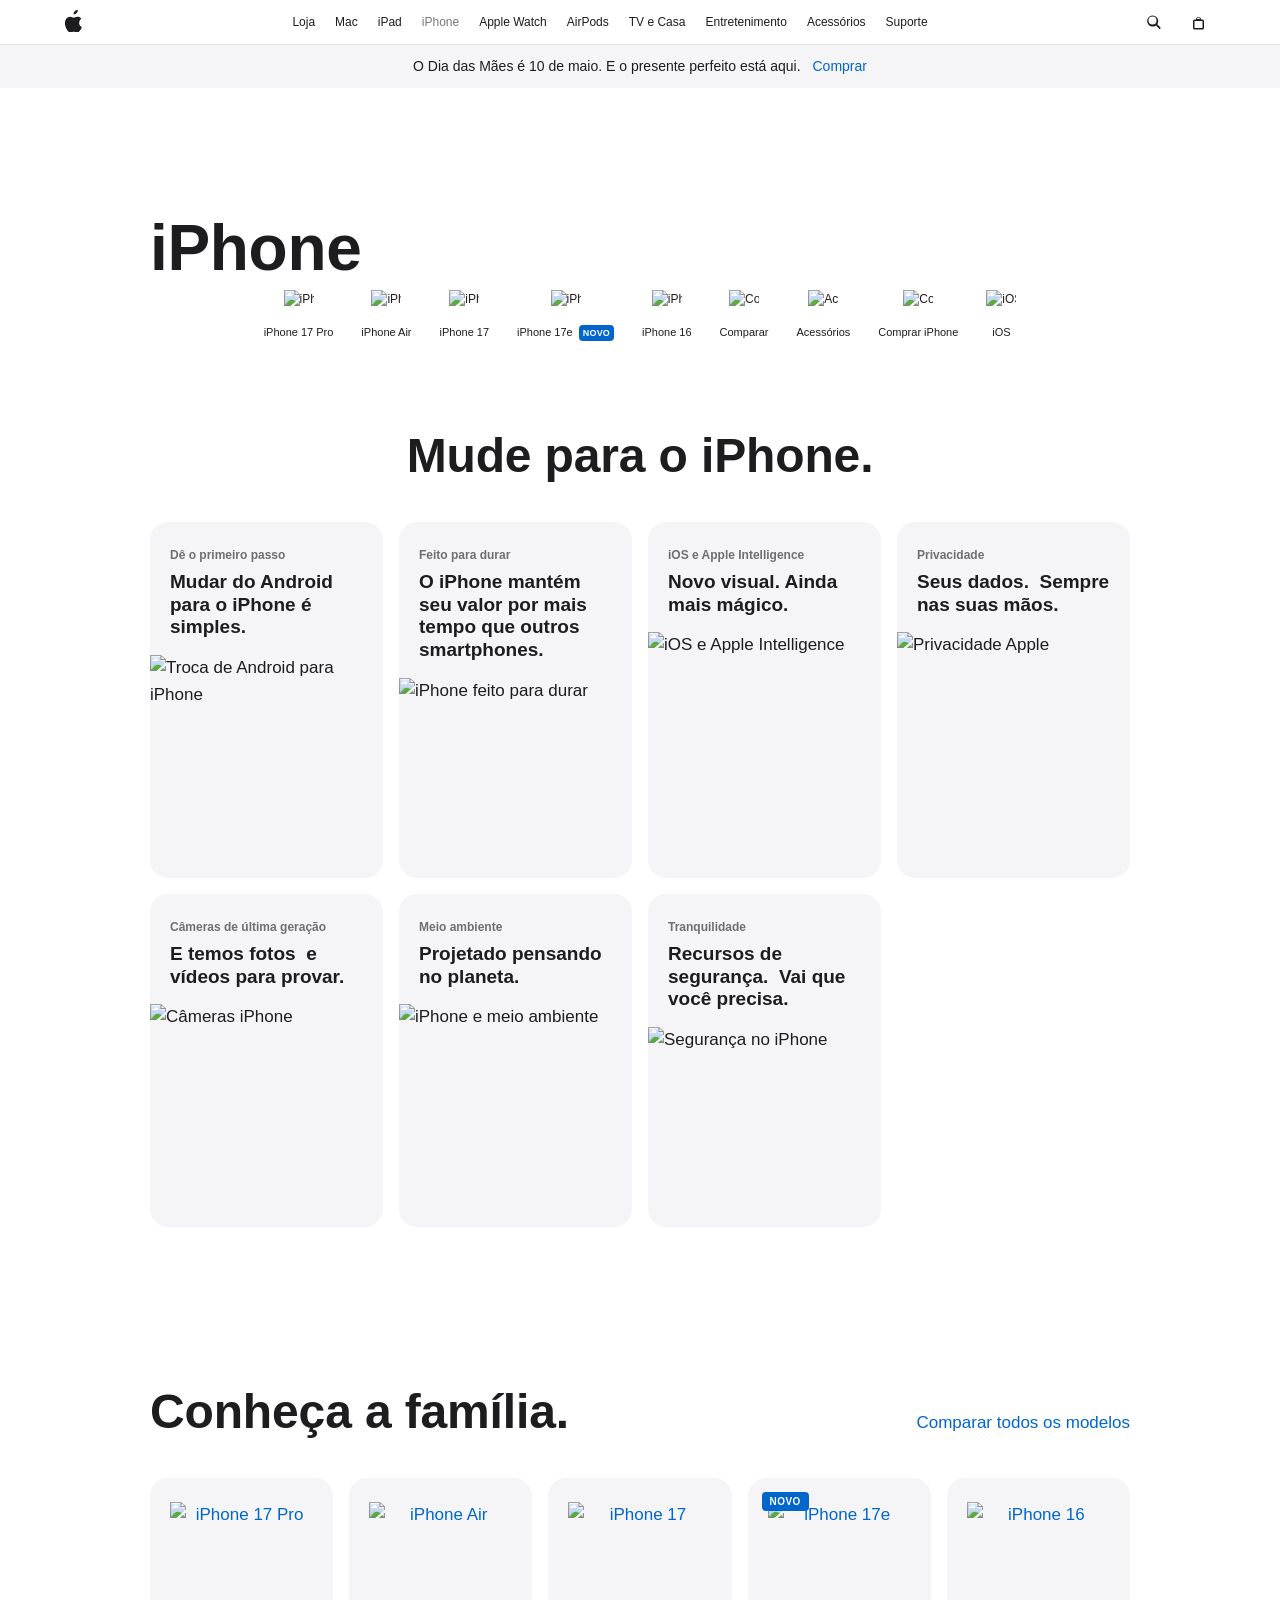
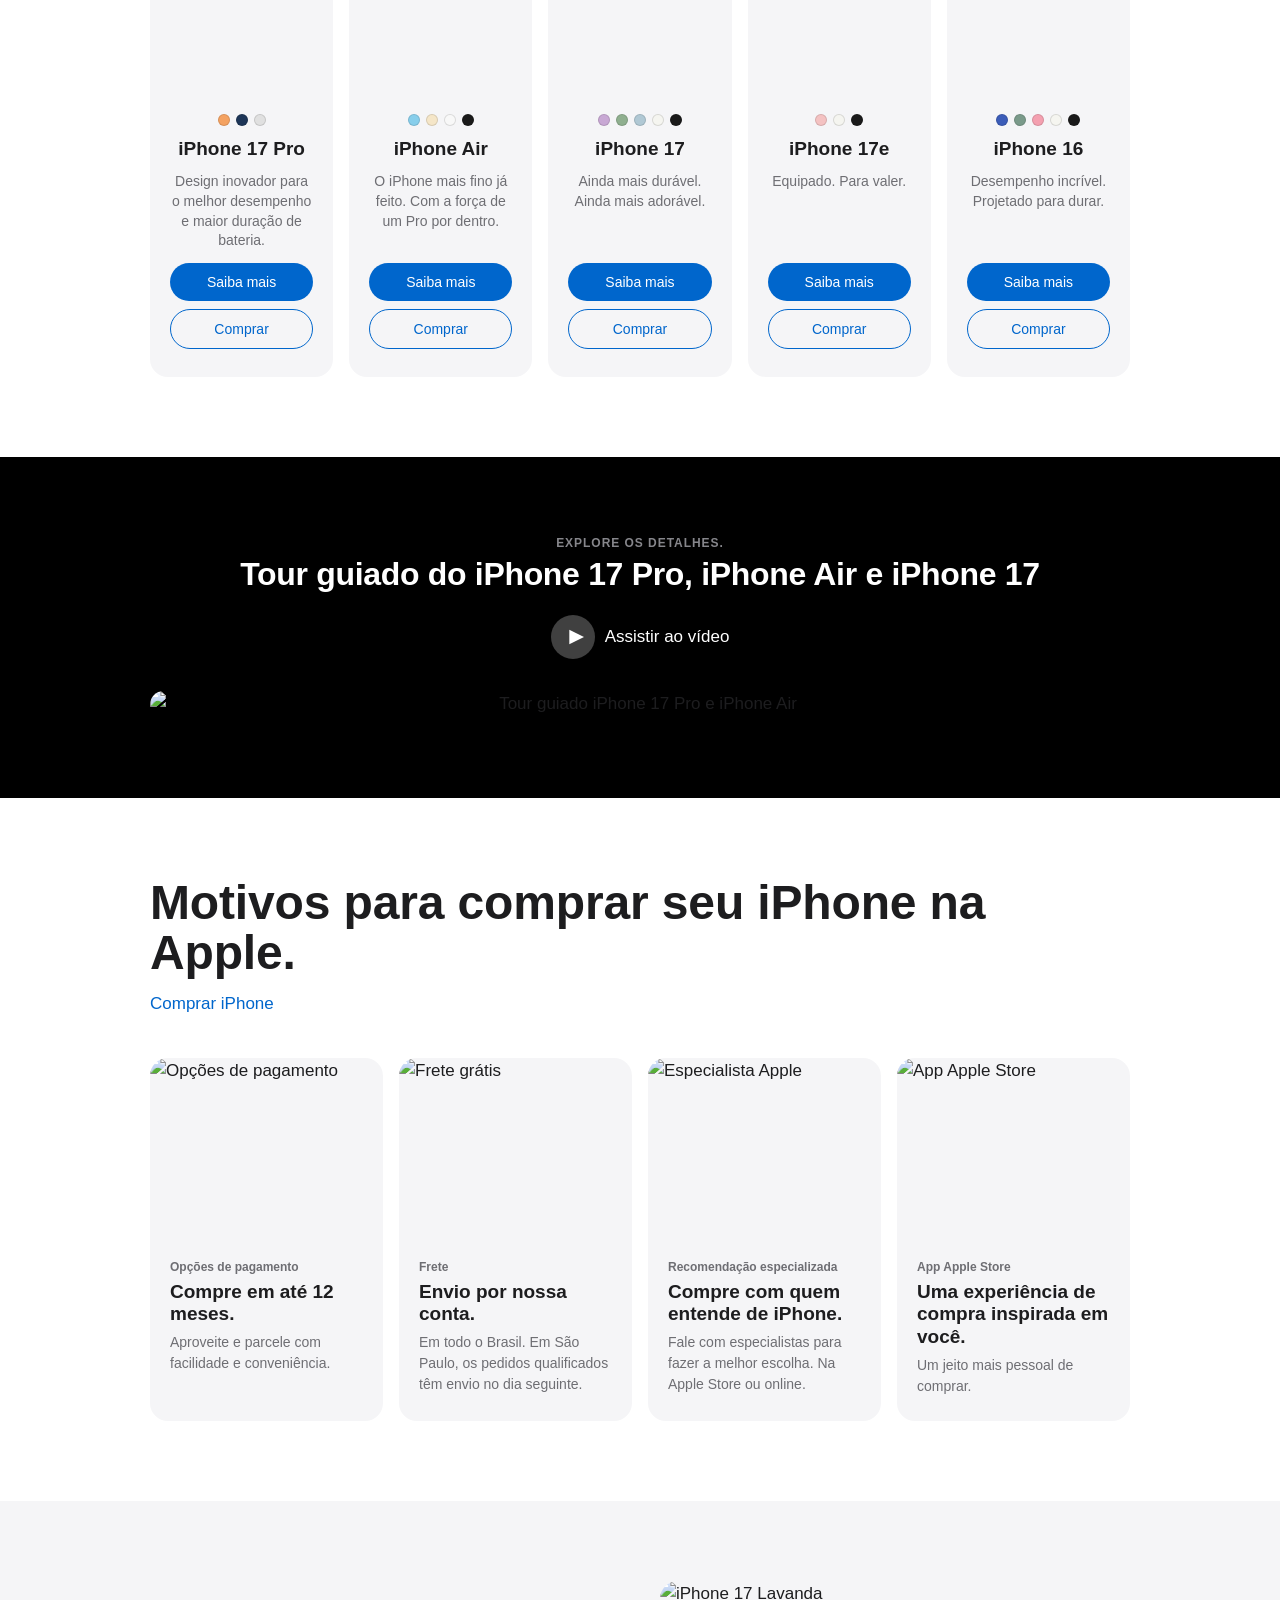
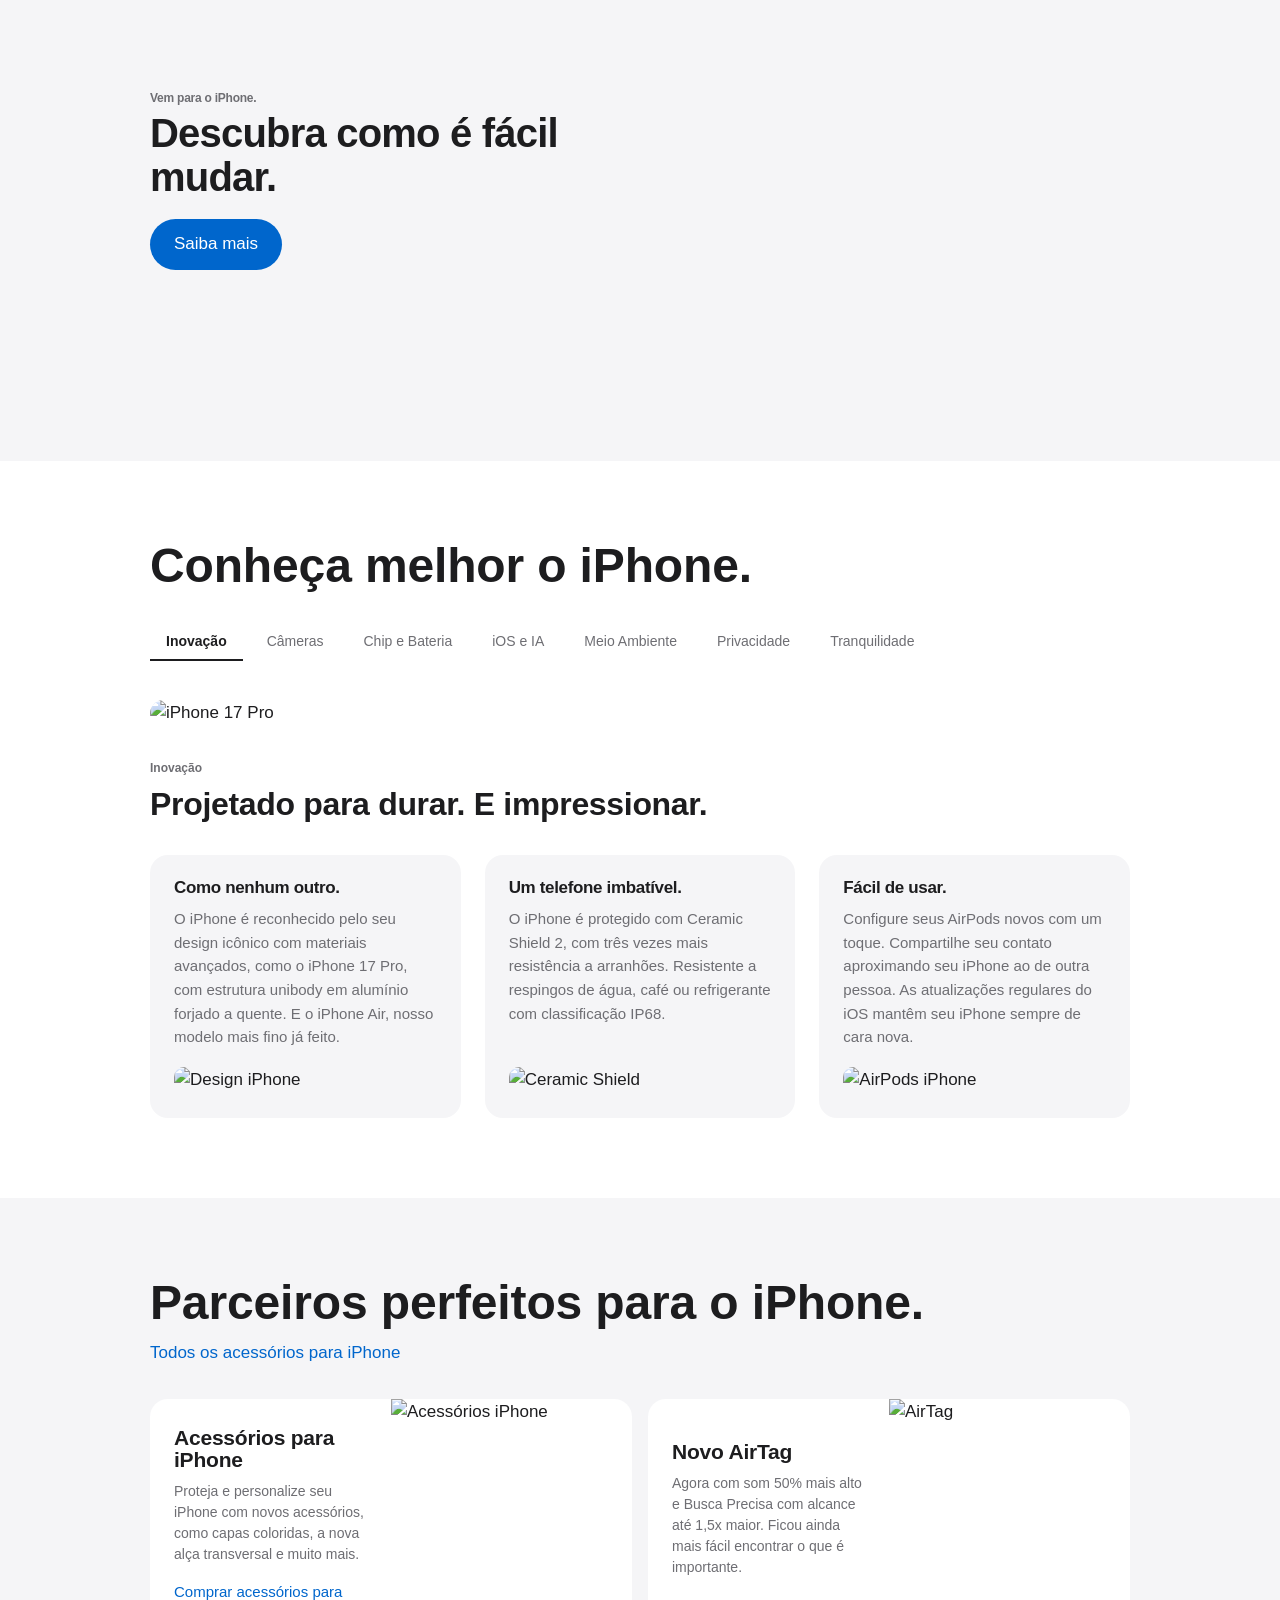
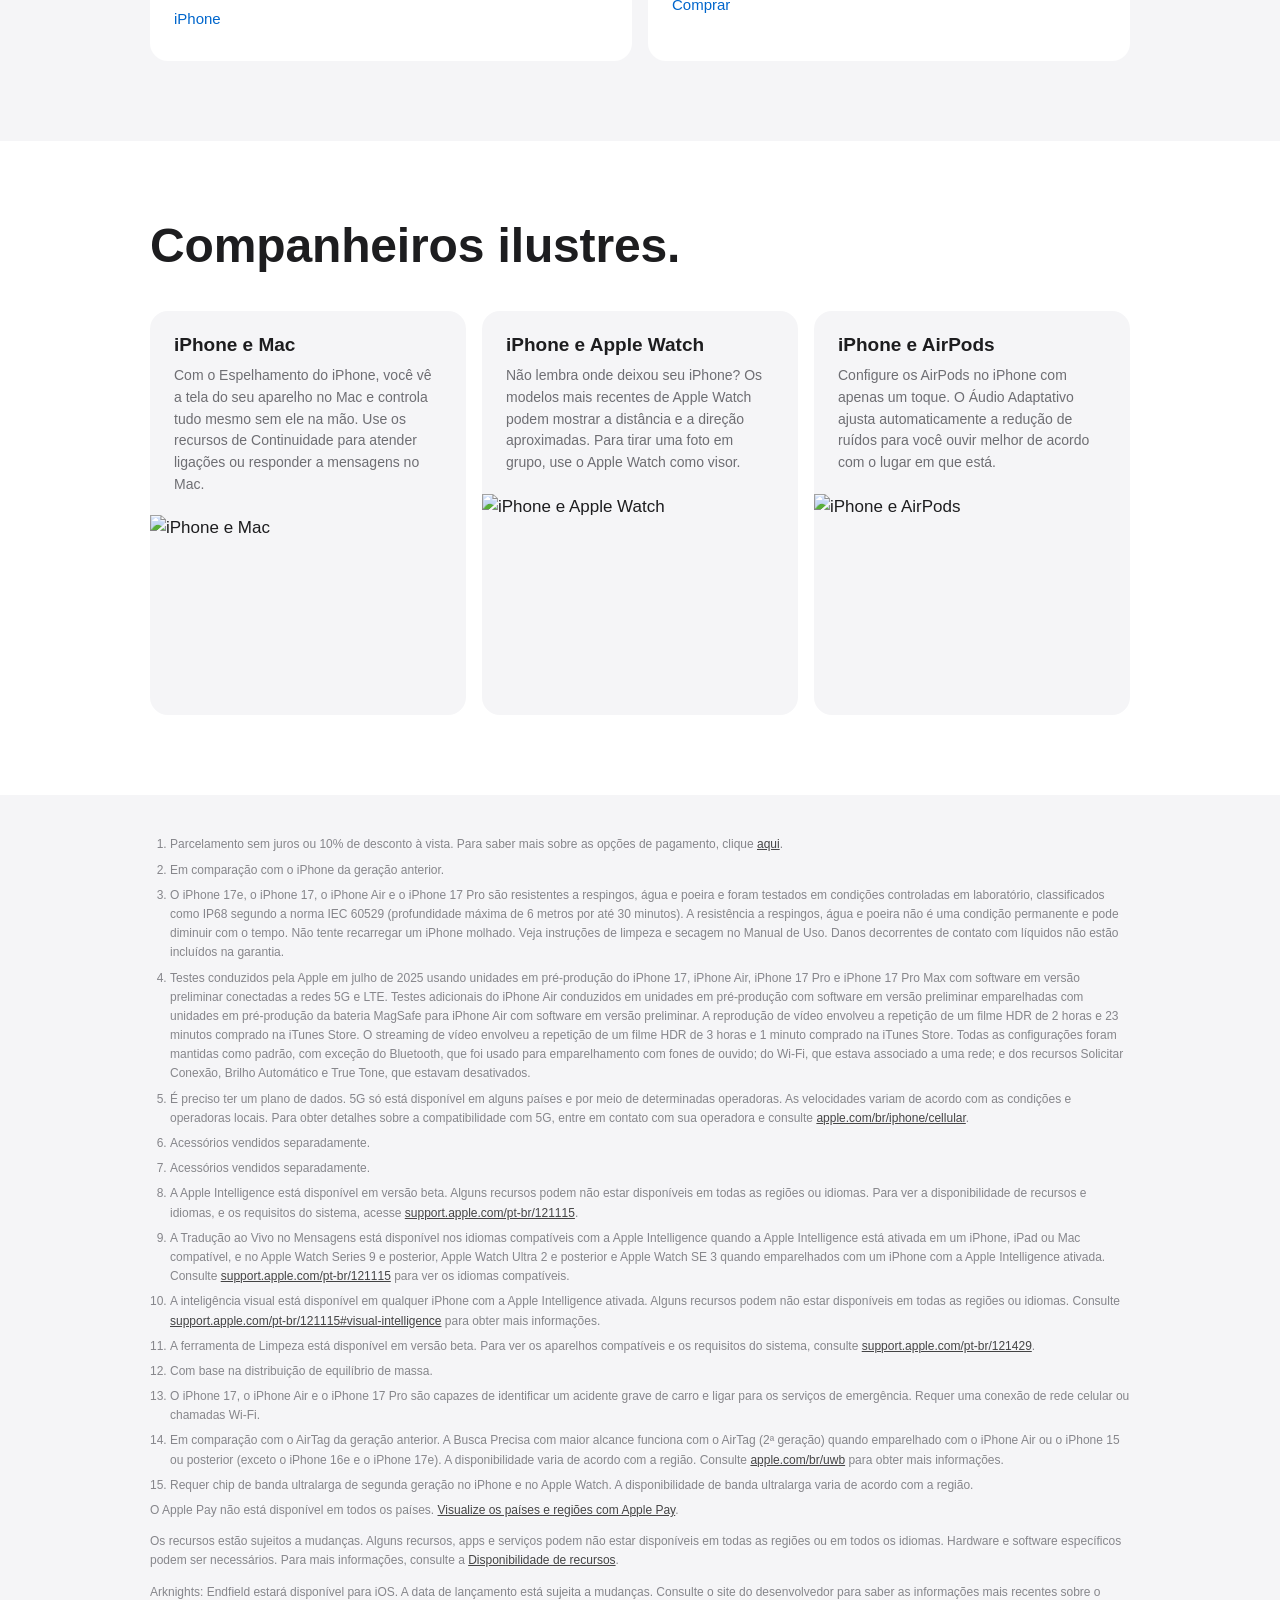
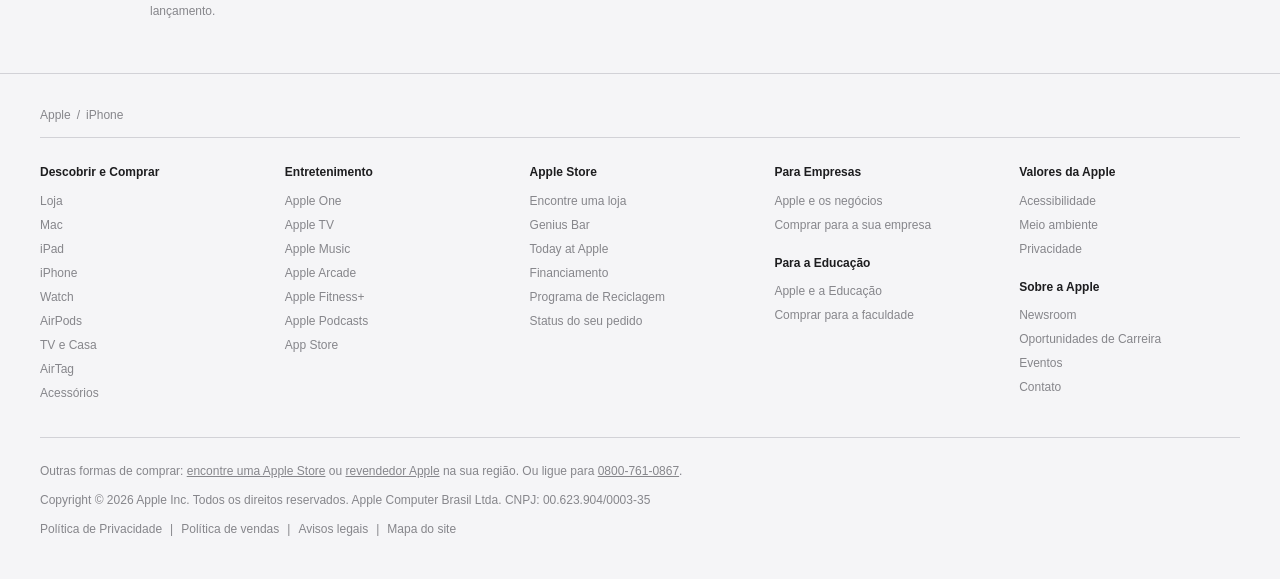
==== commit 962eb626: "BUG FIX" ====
--- a/iphone.html
+++ b/iphone.html
@@ -6,19 +6,17 @@
   <title>iPhone - Apple (BR)</title>
   <link rel="stylesheet" href="style.css" />
   <link rel="icon" href="https://www.apple.com/favicon.ico" />
+  <link rel="stylesheet" href="https://cloudflare.com">
 </head>
 <body>
 
-  <!-- ============================================================
-       NAVEGAÇÃO GLOBAL
-  ============================================================ -->
   <header class="nav-global" id="nav-global">
     <nav class="nav-global__container" aria-label="Menu global">
 
-      <a class="nav-global__logo" href="https://www.apple.com/br/" aria-label="Apple">
-        <svg xmlns="http://www.w3.org/2000/svg" viewBox="0 0 814 1000" width="16" height="20" aria-hidden="true">
-          <path d="M788.1 340.9c-5.8 4.5-108.2 62.2-108.2 190.5 0 148.4 130.3 200.9 134.2 202.2-.6 3.2-20.7 71.9-68.7 141.9-42.8 61.6-87.5 123.1-155.5 123.1s-85.5-39.5-164-39.5c-76 0-103.7 40.8-165.9 40.8s-105-36.8-162.8-108.8L115 677.7c-63.4-84.3-98.3-212.1-98.3-233.5 0-9.5 .5-19.1 1.5-28.7 14.7-143.6 107.4-238.5 225.8-238.5 63.4 0 113.2 41.6 152.1 41.6 37.6 0 96.6-43.8 167.2-43.8 25.9 0 108.1 2.6 168.3 87.3zm-104.5-192.3C719.6 90 750.7 24 750.7 0c0-1.3-1.3-2.6-2.6-2.6-1.3 0-3.2.6-4.5 1.3-38.3 23.3-83.1 62.2-109.3 105.3-23.3 38.3-44.5 95.7-44.5 151 0 1.9.6 3.2 2.6 3.2 1.3 0 2.6-.6 3.9-1.3 38.2-22.7 81.6-63.5 107.8-148.3z"/>
-        </svg>
+      <a id="apple" href="https://www.apple.com/br/">
+      <svg height="24" viewBox="0 0 24 24" width="24" xmlns="http://w3.org">
+        <path d="M17.057 14.825c.018 3.128 2.735 4.183 2.774 4.198-.022.074-.434 1.492-1.439 2.966-.87 1.275-1.774 2.546-3.189 2.571-1.39.024-1.838-.82-3.423-.82-1.587 0-2.083.8-3.4.846-1.368.047-2.396-1.36-3.272-2.628-1.79-2.597-3.158-7.333-1.31-10.536.918-1.59 2.55-2.597 4.33-2.622 1.367-.026 2.656.918 3.488.918s2.435-1.157 4.05-1.002c.675.028 2.572.272 3.792 2.053-.098.06-2.268 1.32-2.242 3.902m-2.542-9.61c.725-.878 1.212-2.098 1.077-3.315-1.044.042-2.308.695-3.056 1.57-.672.775-1.26 2.025-1.103 3.215 1.166.09 2.357-.59 3.082-1.47" fill="currentColor"/>
+      </svg>
       </a>
 
       <ul class="nav-global__links" id="nav-links">
--- a/style.css
+++ b/style.css
@@ -154,7 +154,6 @@
    NAVEGAÇÃO GLOBAL
    ============================================================ */
 .nav-global {
-  position: fixed;
   top: 0;
   left: 0;
   right: 0;
@@ -163,7 +162,6 @@
   background-color: var(--cor-fundo-nav);
   backdrop-filter: saturate(180%) blur(20px);
   -webkit-backdrop-filter: saturate(180%) blur(20px);
-  border-bottom: var(--sombra-nav) 0px solid;
   box-shadow: var(--sombra-nav);
   transition: background-color var(--transicao-padrao);
 }
@@ -175,7 +173,7 @@
 
 .nav-global__container {
   display: flex;
-  align-items: center;
+  align-items: center;  
   justify-content: space-between;
   max-width: var(--largura-maxima-container-larga);
   margin: 0 auto;
@@ -206,6 +204,16 @@
   gap: 0;
   flex: 1;
   justify-content: center;
+}
+
+#apple {
+  display: block;
+  font-size: 8px;
+  font-weight: var(--peso-fonte-regular);
+  color: var(--cor-texto-primario);
+  white-space: nowrap;
+  transition: opacity var(--transicao-rapida);
+  letter-spacing: 0;
 }
 
 .nav-global__links li a {
@@ -281,7 +289,6 @@
    BANNER DE PROMOÇÃO
    ============================================================ */
 .banner-promo {
-  position: fixed;
   top: var(--altura-nav);
   left: 0;
   right: 0;
@@ -291,7 +298,6 @@
   display: flex;
   align-items: center;
   justify-content: center;
-  border-bottom: 1px solid var(--cor-cinza-borda);
 }
 
 .banner-promo__container {
@@ -329,7 +335,7 @@
    ============================================================ */
 .titulo-pagina {
   background-color: var(--cor-fundo-pagina);
-  text-align: center;
+  text-align: left;
   padding: 40px var(--espaco-container-horizontal) 0;
 }
 
@@ -350,13 +356,11 @@
    NAVEGAÇÃO DE MODELOS (CHAPTERNAV)
    ============================================================ */
 .nav-modelos {
-  position: sticky;
   top: calc(var(--altura-nav) + var(--altura-banner));
   z-index: 9990;
   background-color: rgba(255, 255, 255, 0.85);
   backdrop-filter: saturate(180%) blur(20px);
   -webkit-backdrop-filter: saturate(180%) blur(20px);
-  border-bottom: 1px solid var(--cor-cinza-borda);
   overflow-x: auto;
   -webkit-overflow-scrolling: touch;
   scrollbar-width: none;
@@ -661,7 +665,6 @@
 .secao-familia {
   background-color: var(--cor-fundo-pagina);
   padding: var(--espaco-secao-vertical) var(--espaco-container-horizontal);
-  border-top: 1px solid var(--cor-cinza-borda);
 }
 
 .secao-familia__container {
@@ -898,7 +901,6 @@
 .secao-incentivos {
   background-color: var(--cor-fundo-pagina);
   padding: var(--espaco-secao-vertical) var(--espaco-container-horizontal);
-  border-top: 1px solid var(--cor-cinza-borda);
 }
 
 .secao-incentivos__container {
@@ -1071,7 +1073,6 @@
 .secao-features {
   background-color: var(--cor-fundo-pagina);
   padding: var(--espaco-secao-vertical) var(--espaco-container-horizontal);
-  border-top: 1px solid var(--cor-cinza-borda);
 }
 
 .secao-features__container {
@@ -1093,7 +1094,6 @@
   flex-wrap: wrap;
   gap: 8px;
   margin-bottom: 40px;
-  border-bottom: 1px solid var(--cor-cinza-borda);
   padding-bottom: 0;
 }
 
@@ -1315,7 +1315,6 @@
 .secao-ecossistema {
   background-color: var(--cor-fundo-pagina);
   padding: var(--espaco-secao-vertical) var(--espaco-container-horizontal);
-  border-top: 1px solid var(--cor-cinza-borda);
 }
 
 .secao-ecossistema__container {
@@ -1386,7 +1385,7 @@
    ============================================================ */
 .secao-notas {
   padding: 40px var(--espaco-container-horizontal);
-  border-top: 1px solid var(--cor-cinza-borda);
+  background-color: var(--cor-fundo-rodape);
 }
 
 .secao-notas__container {
@@ -1599,7 +1598,6 @@
 
   .nav-global__links {
     display: none;
-    position: fixed;
     top: var(--altura-nav);
     left: 0;
     right: 0;
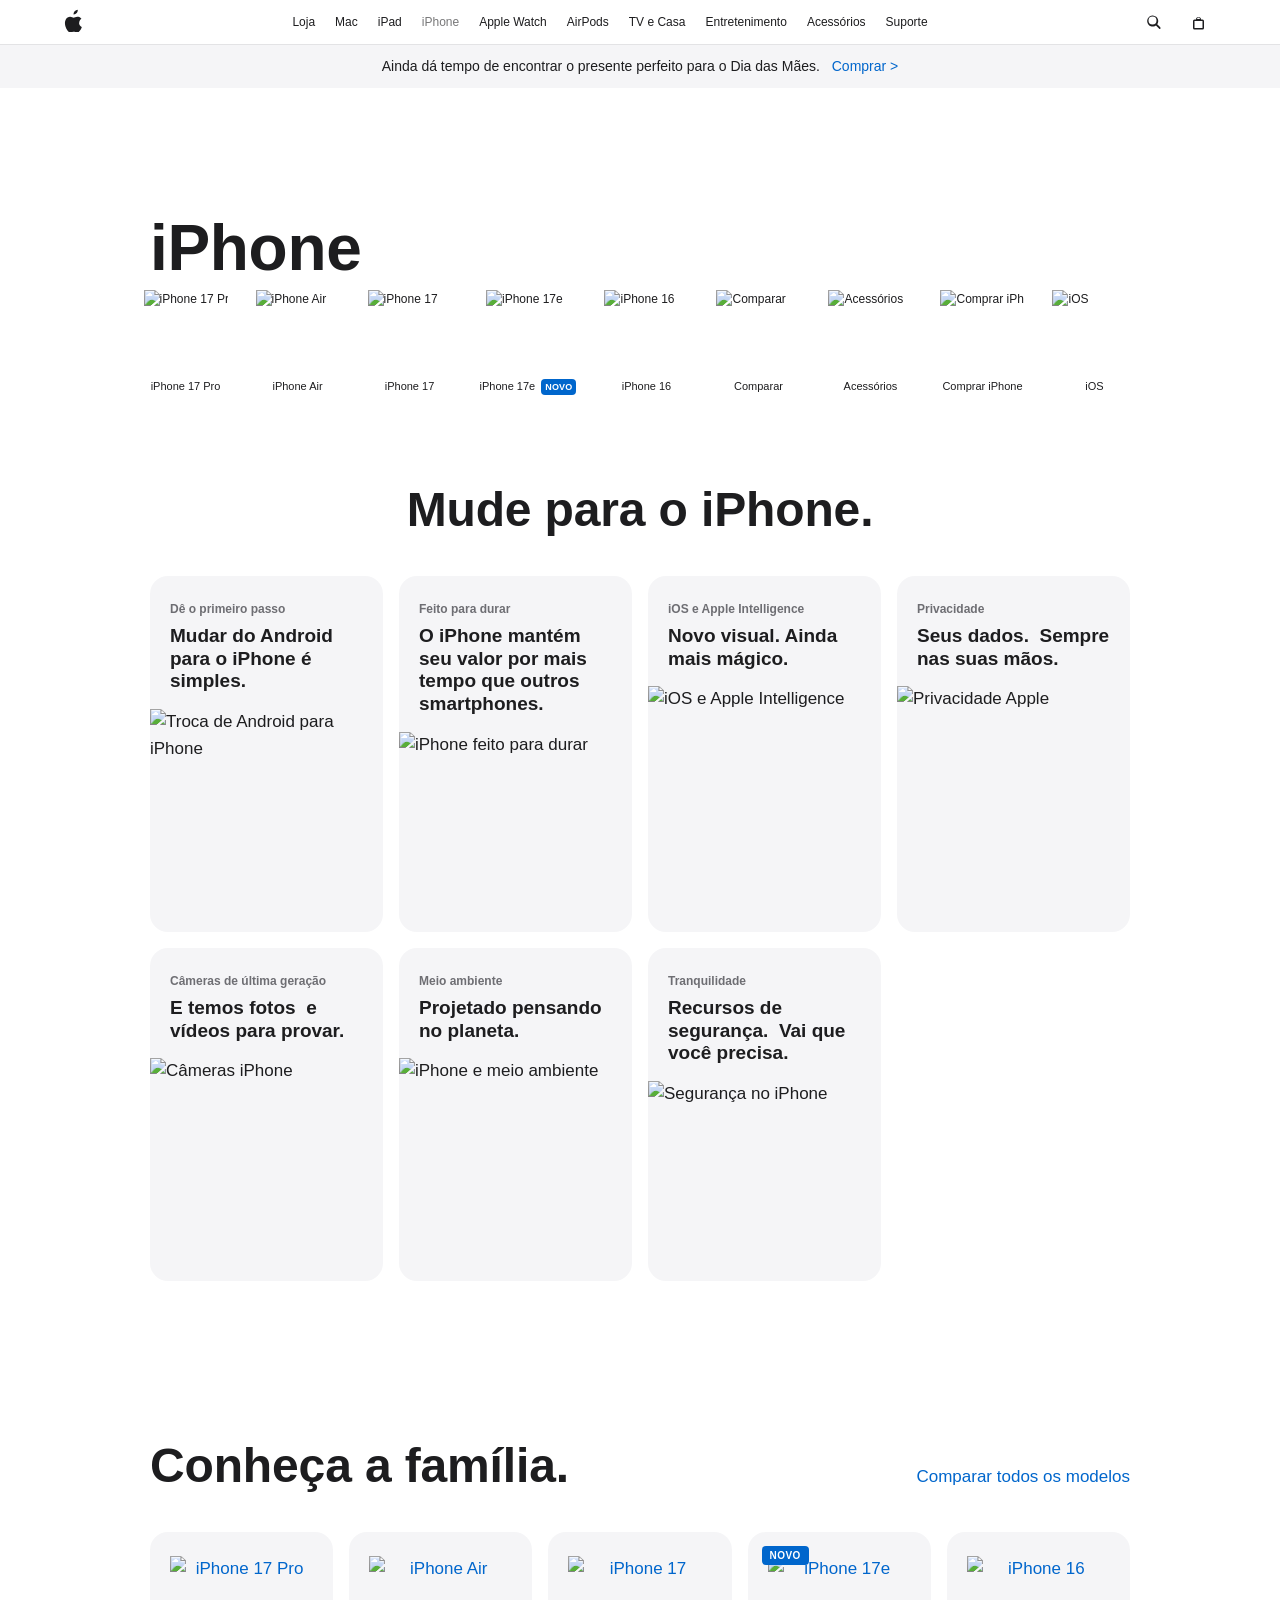
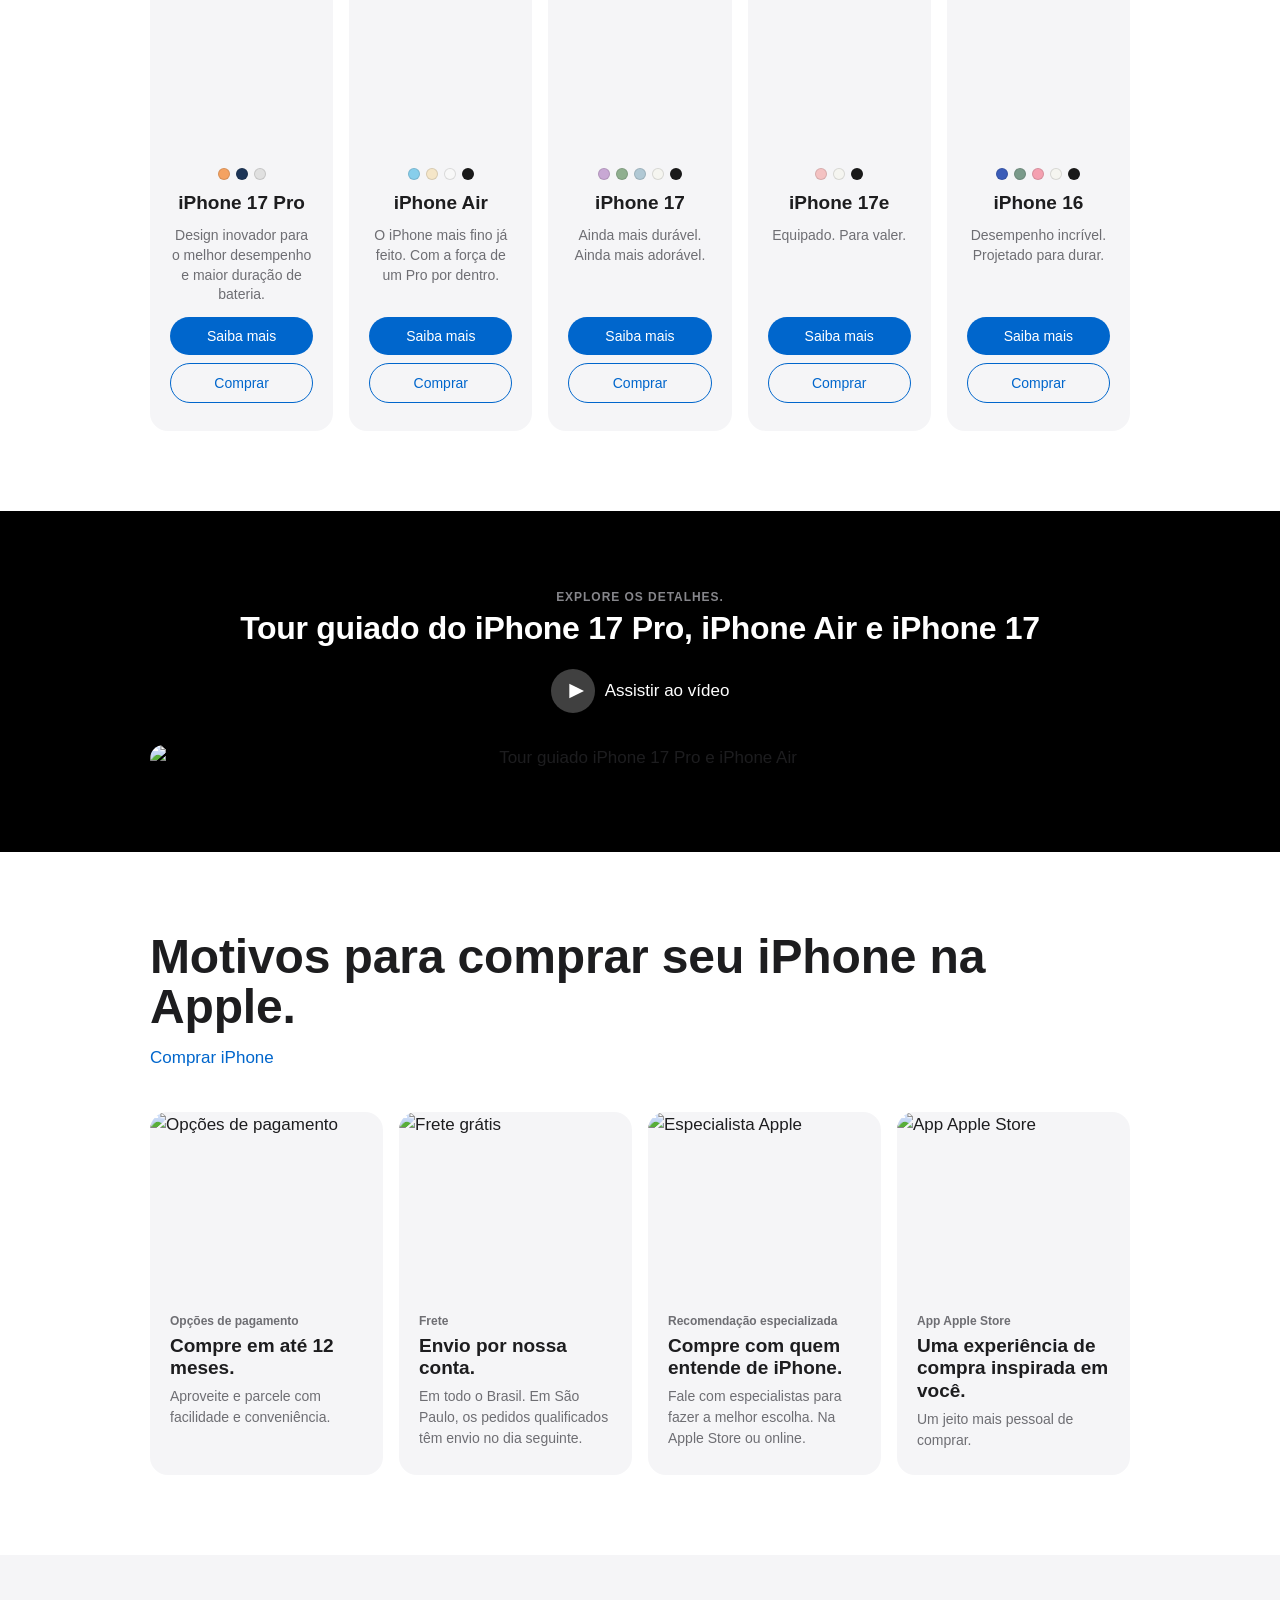
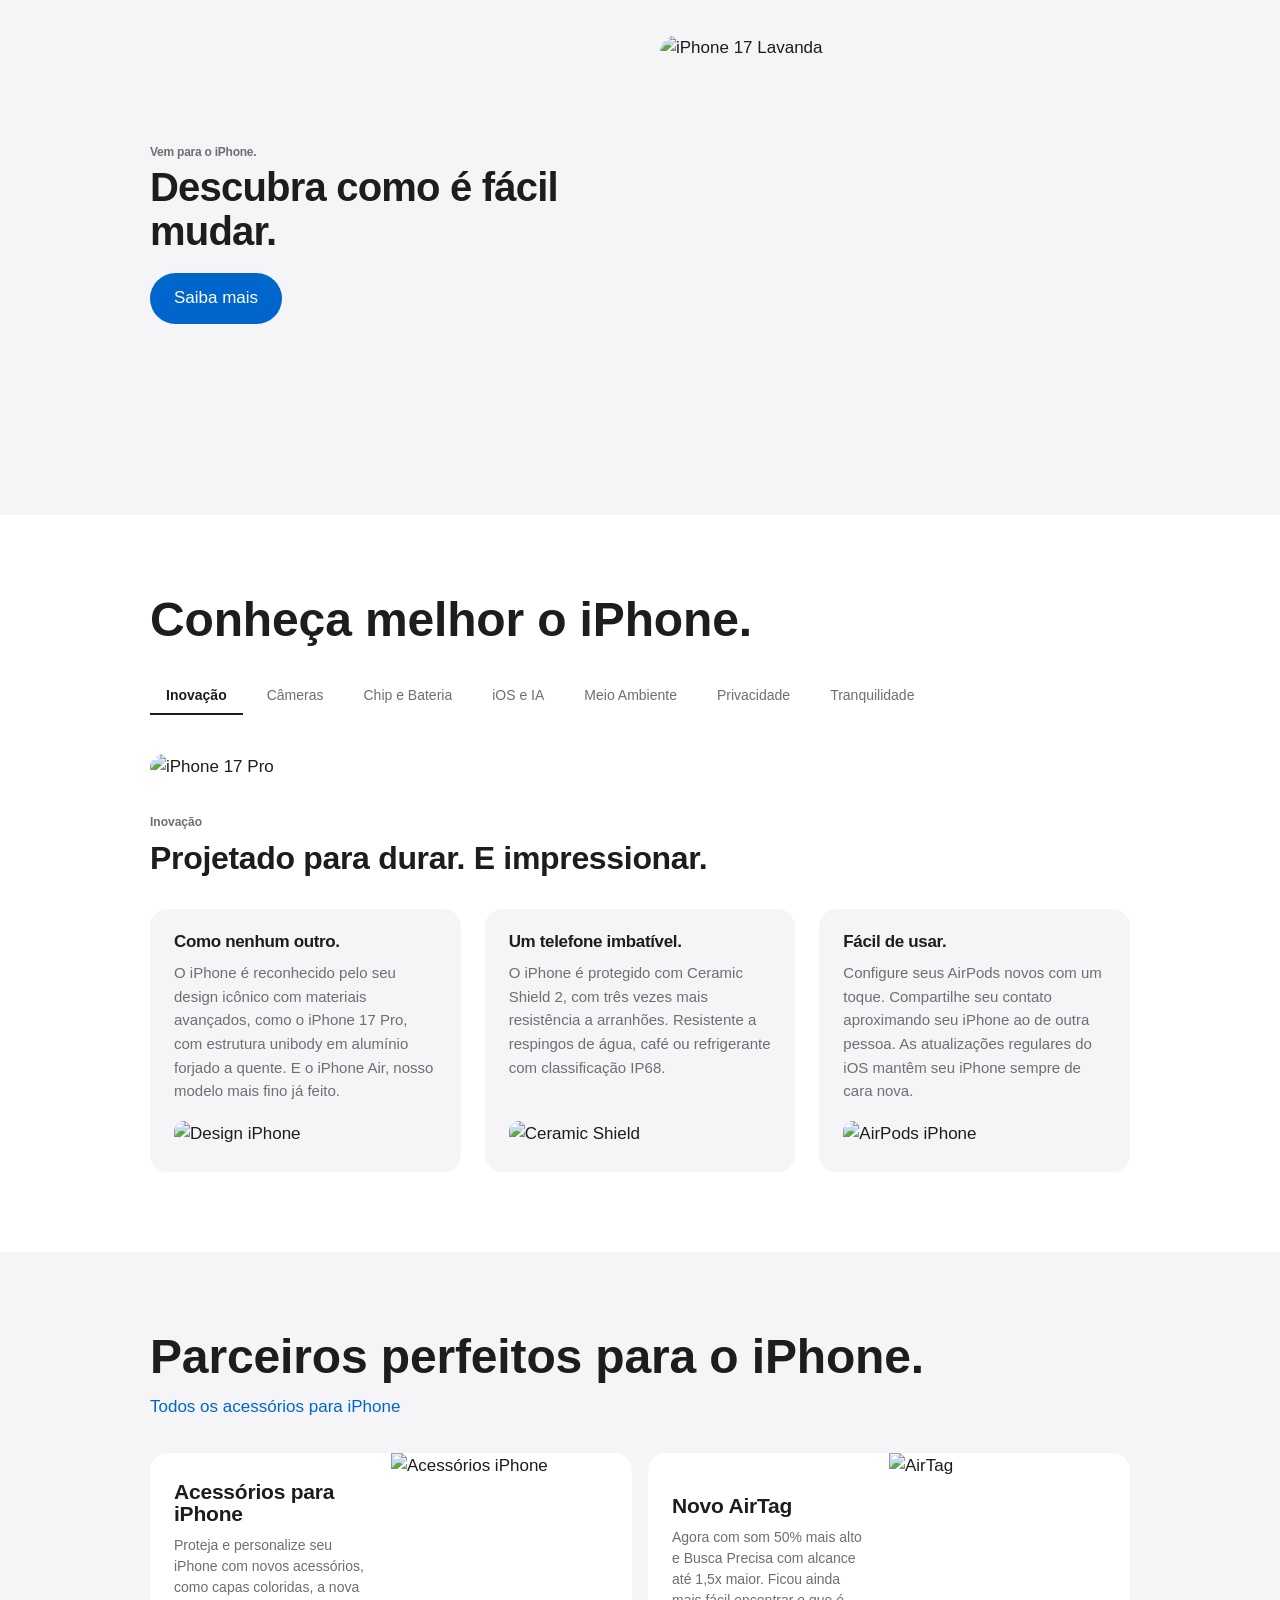
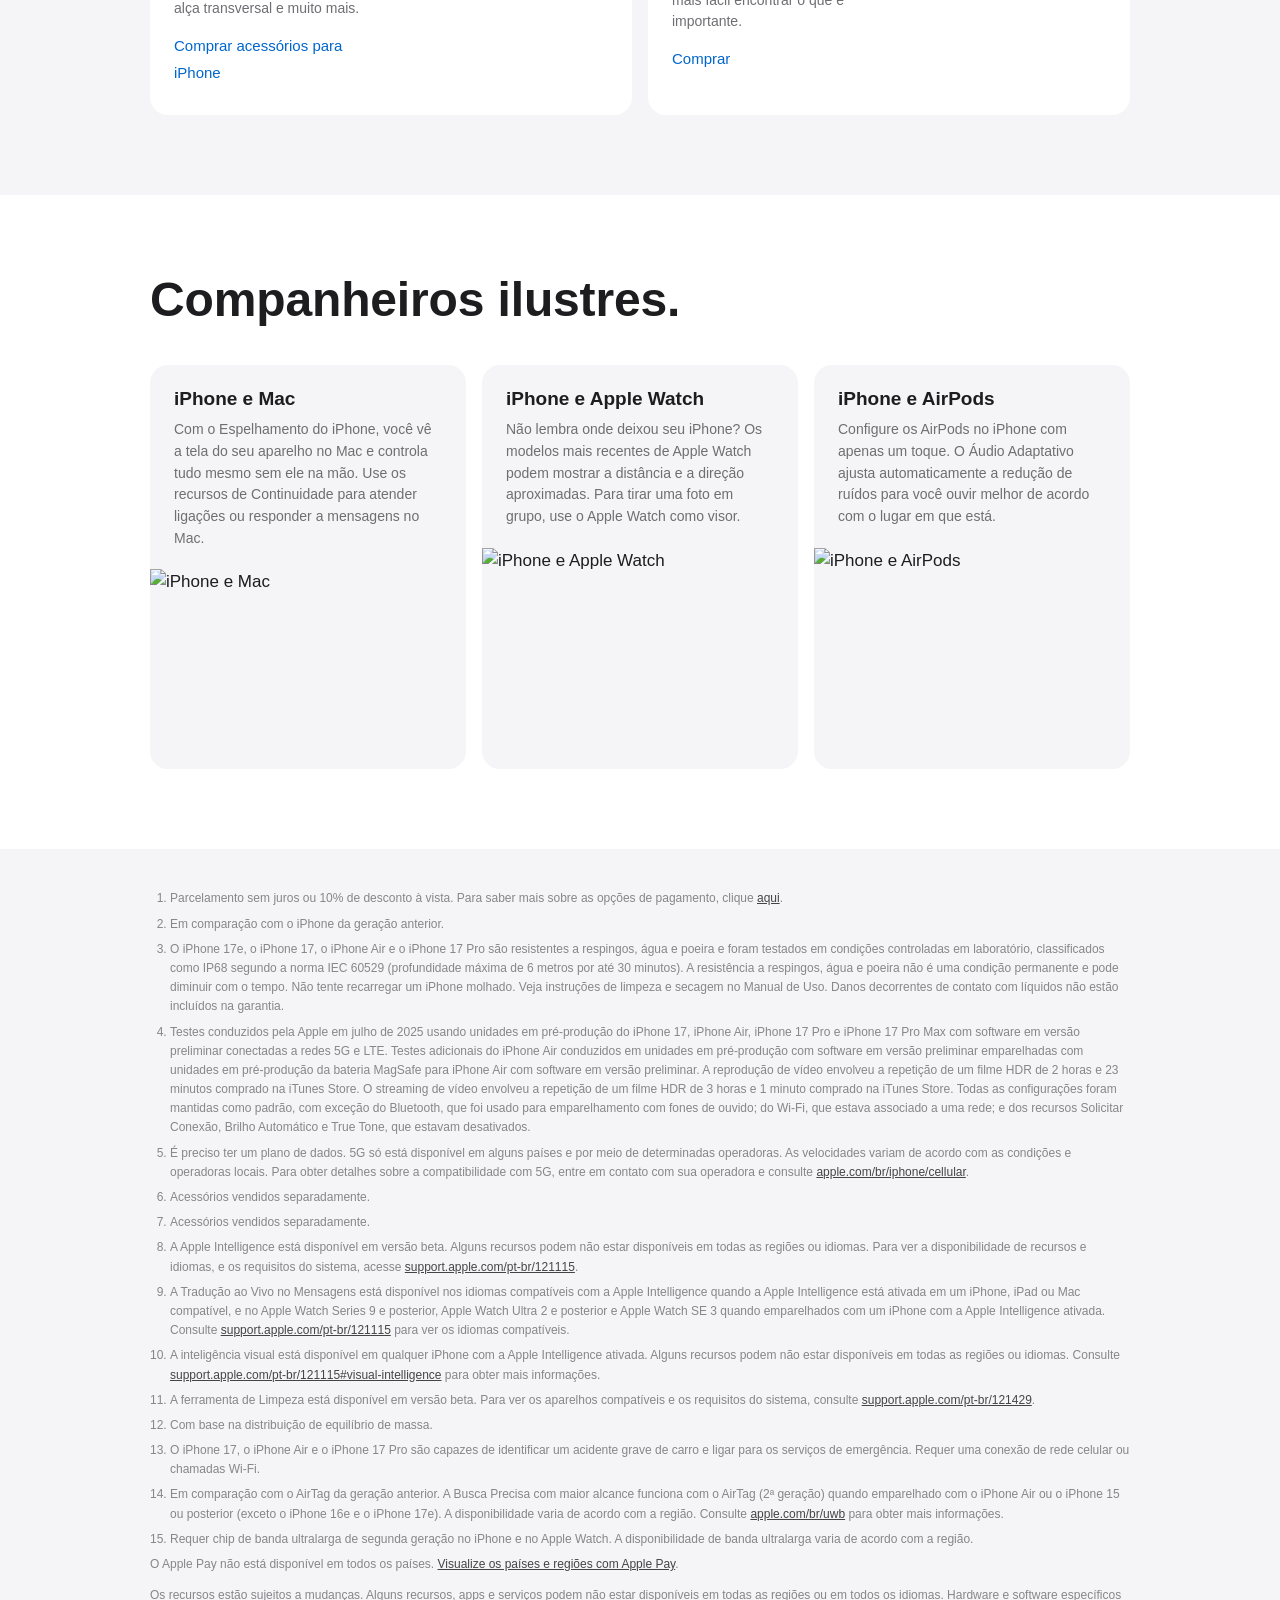
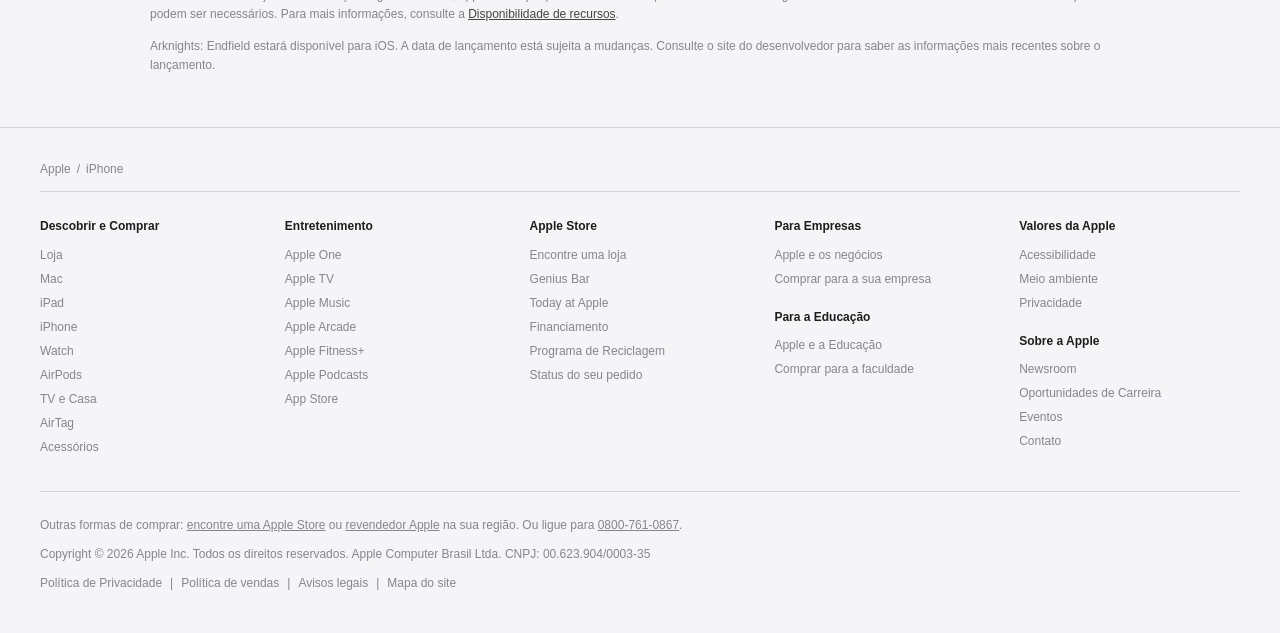
==== commit e3ec0afa: "BUG FIX" ====
--- a/iphone.html
+++ b/iphone.html
@@ -57,8 +57,8 @@
   <section class="banner-promo" aria-label="Promoção Dia das Mães">
     <div class="banner-promo__container">
       <p class="banner-promo__texto">
-        O Dia das Mães é 10 de maio. E o presente perfeito está aqui.
-        <a class="banner-promo__link" href="https://www.apple.com/br/shop/goto/store">Comprar</a>
+        Ainda dá tempo de encontrar o presente perfeito para o Dia das Mães.
+        <a class="banner-promo__link" href="https://www.apple.com/br/shop/goto/store">Comprar ></a>
       </p>
     </div>
   </section>
--- a/style.css
+++ b/style.css
@@ -405,8 +405,8 @@
 }
 
 .nav-modelos__imagem {
-  width: 30px;
-  height: 30px;
+  width: 84px;
+  height: 84px;
   object-fit: contain;
 }
 
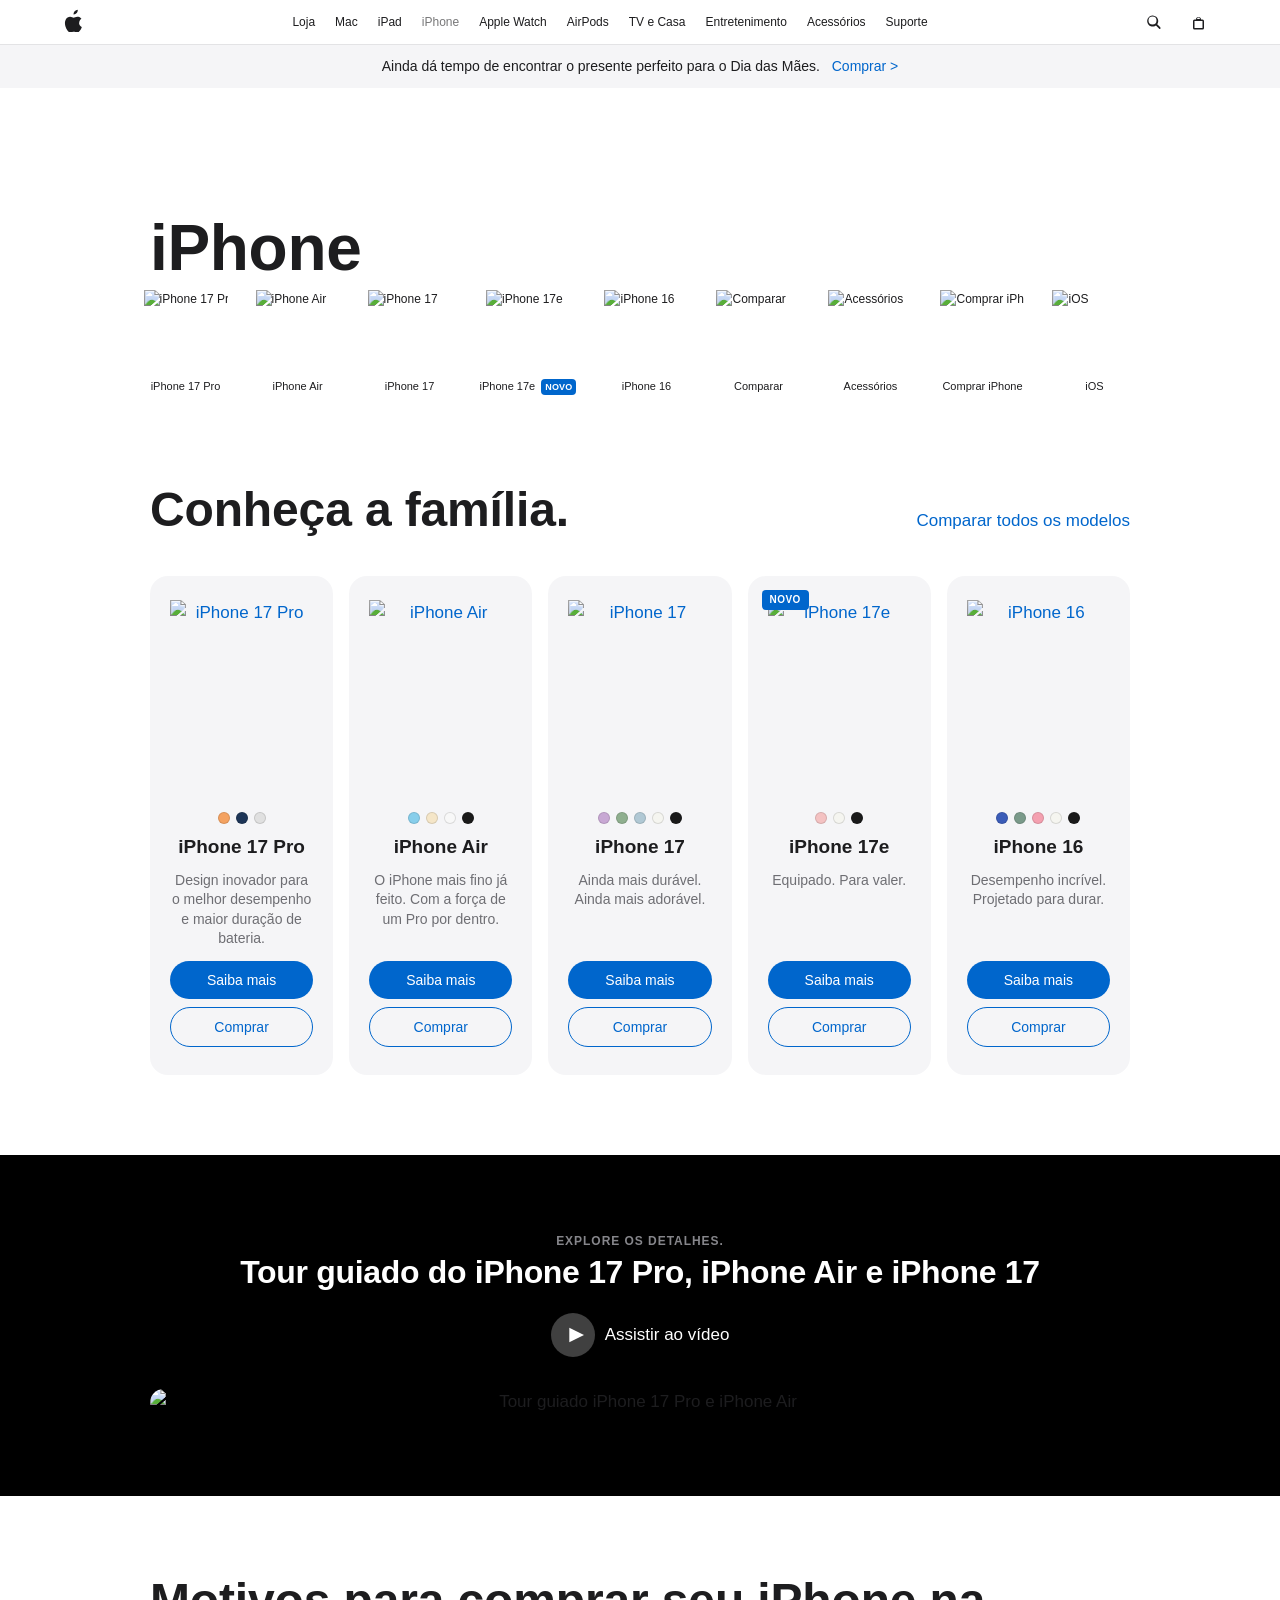
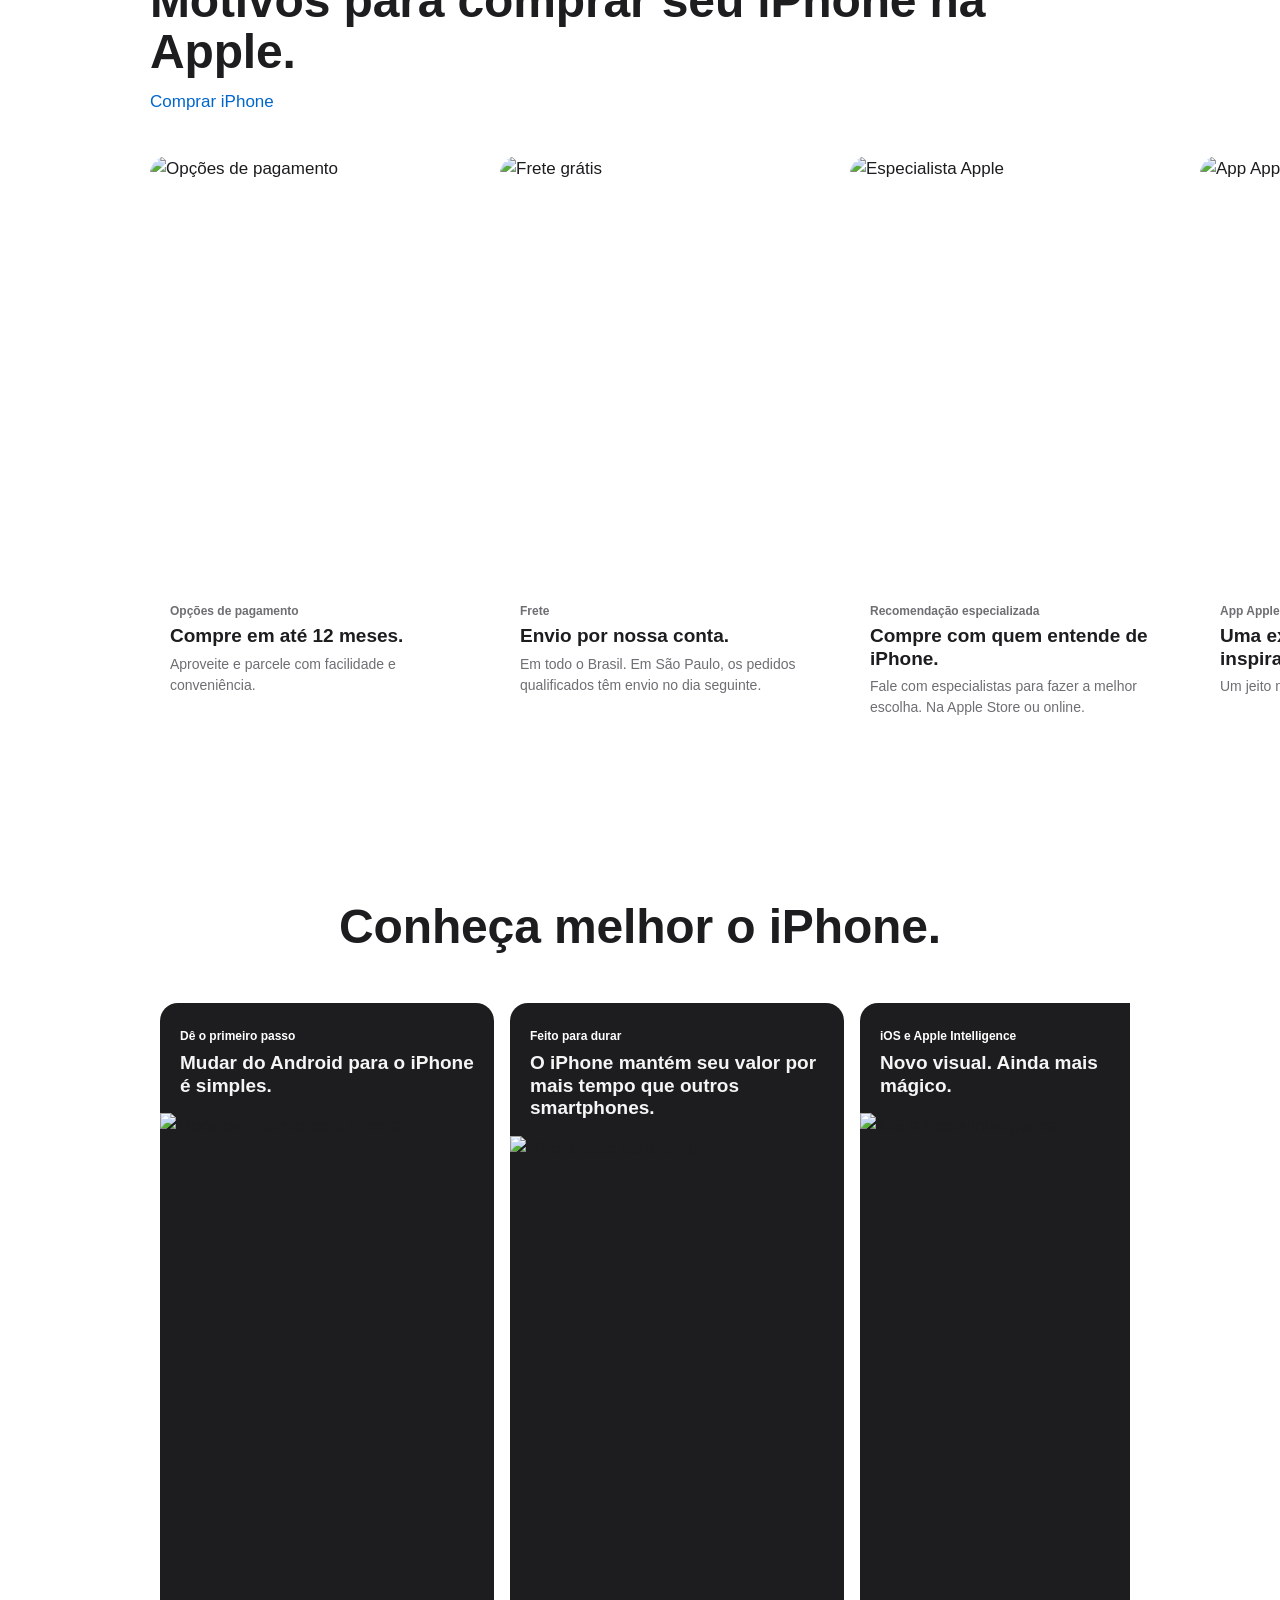
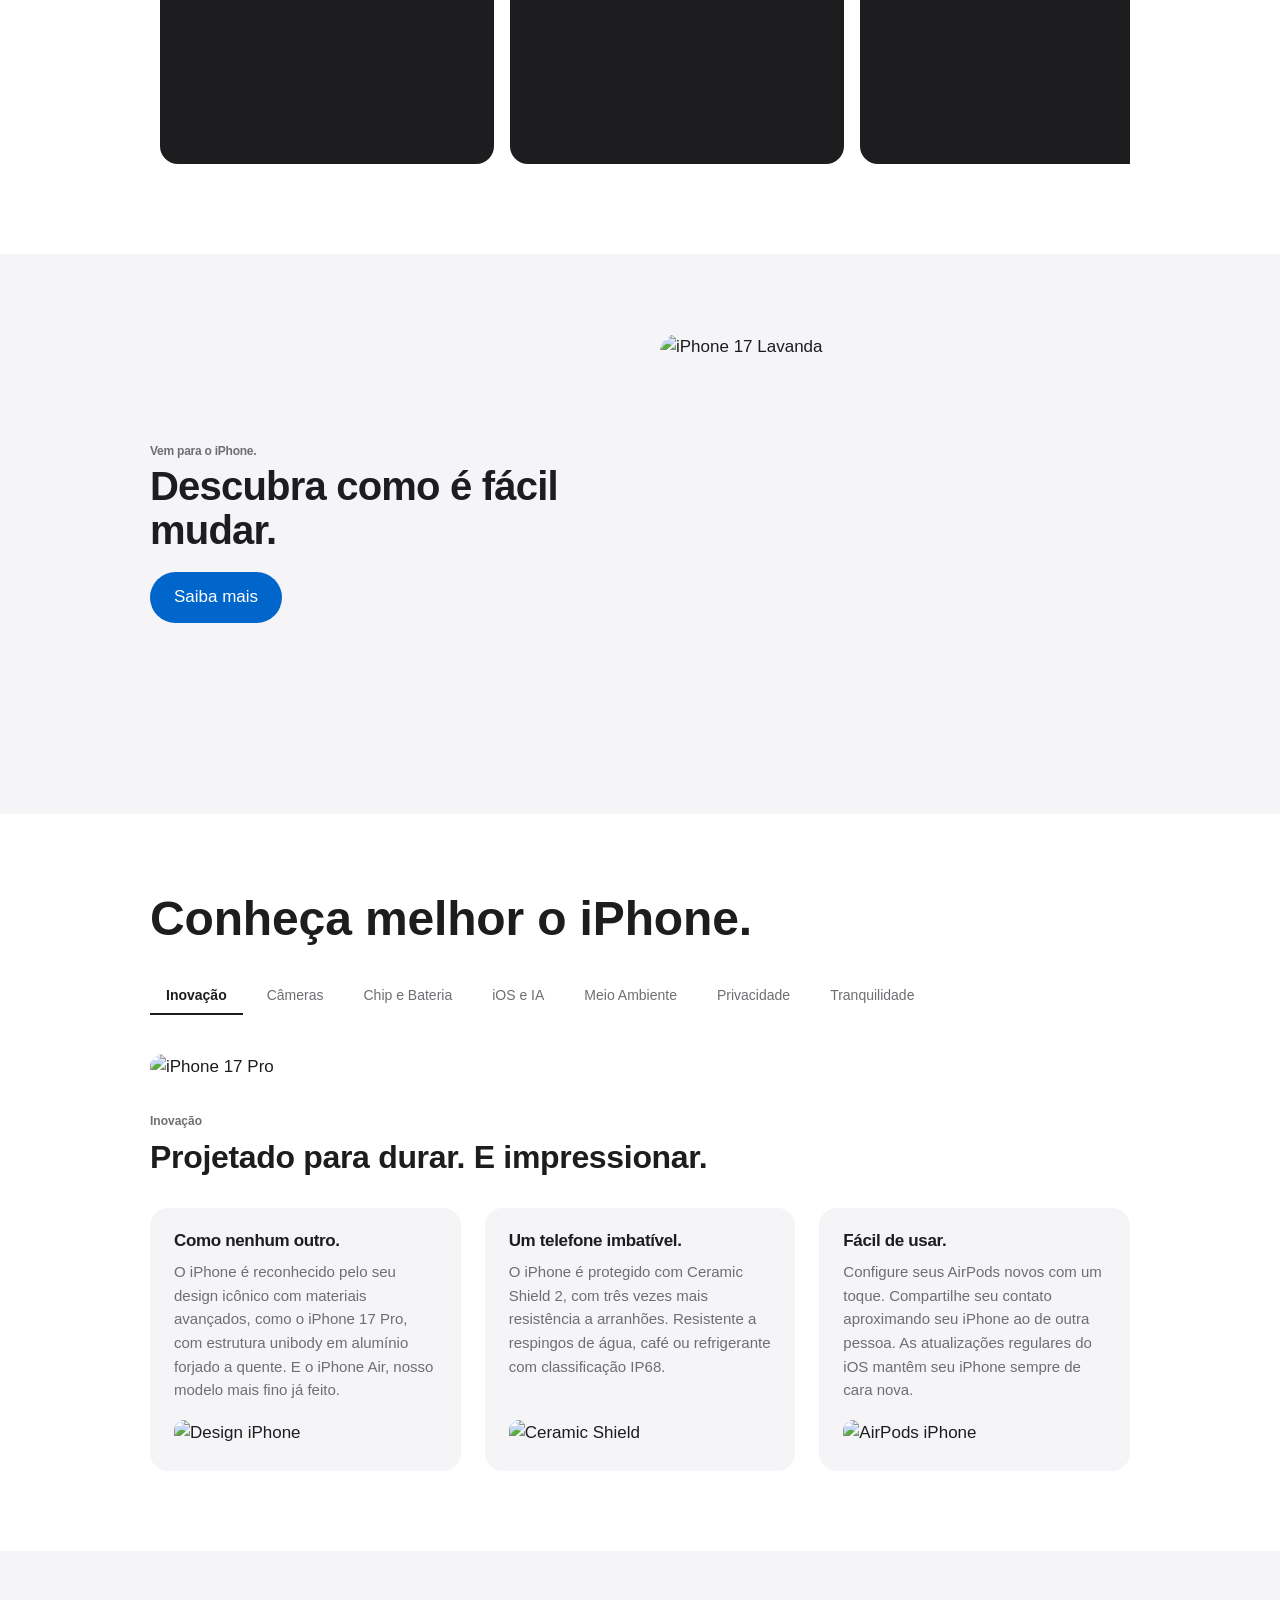
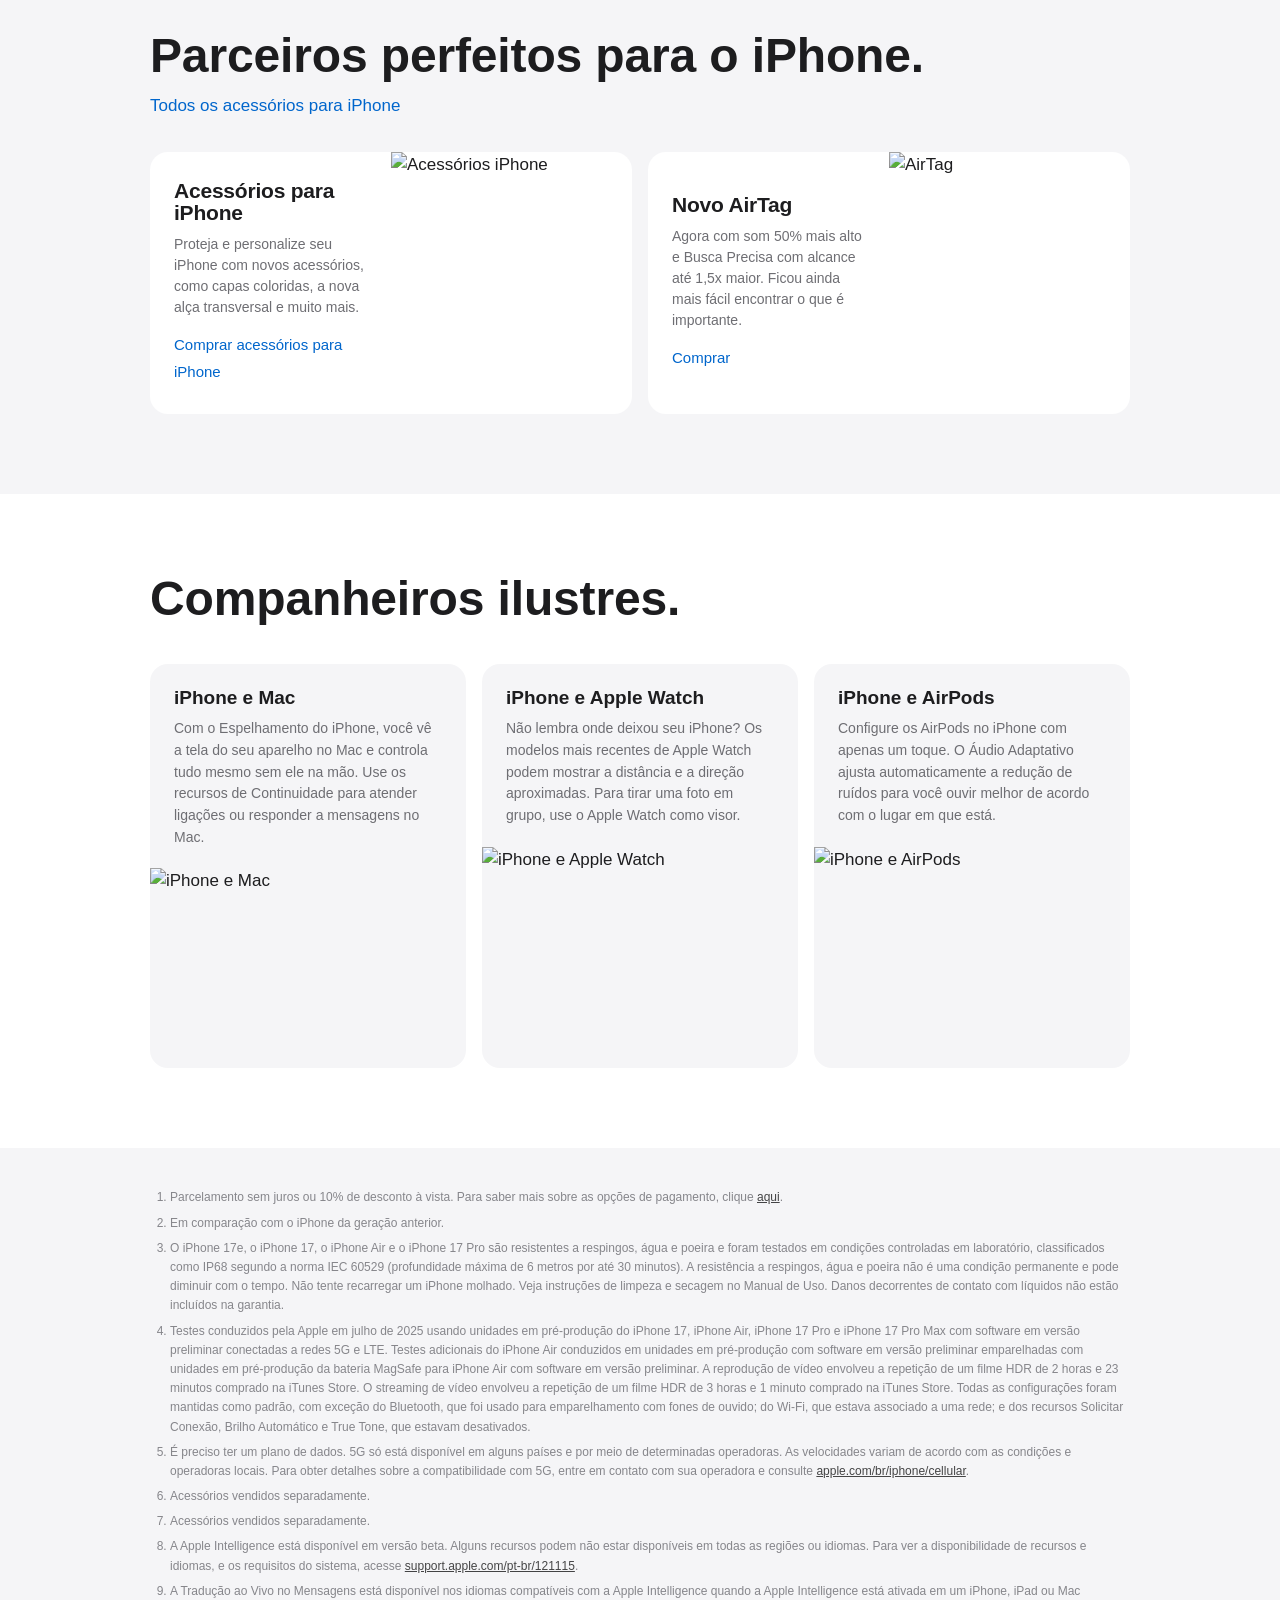
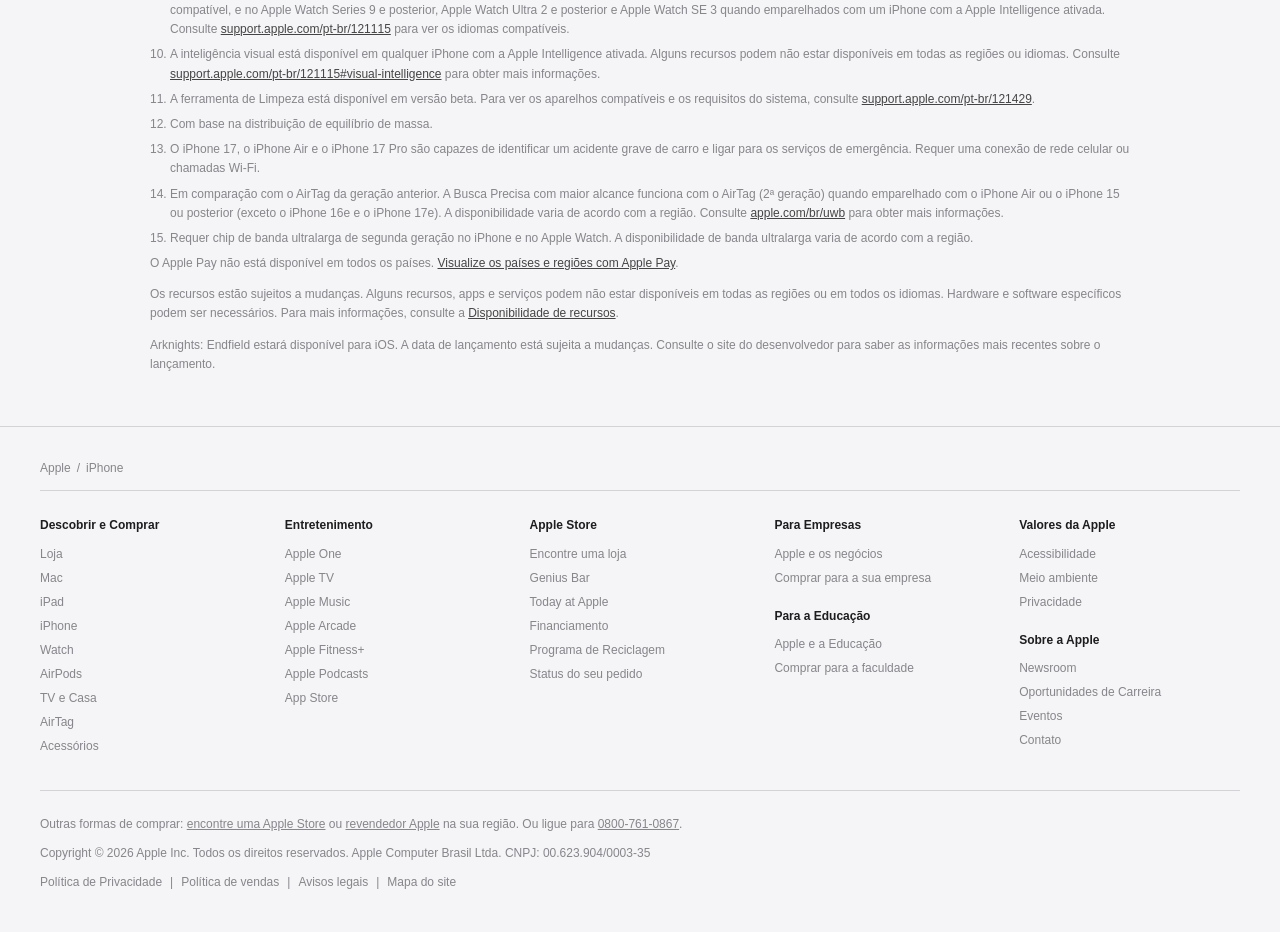
==== commit d0c51a2a: "Update" ====
--- a/iphone.html
+++ b/iphone.html
@@ -136,328 +136,6 @@
       </ul>
     </nav>
 
-    <!-- ============================================================
-         SEÇÃO — MUDE PARA O IPHONE
-    ============================================================ -->
-    <section class="secao-consideracoes" id="mude-para-iphone" aria-label="Mude para o iPhone">
-      <div class="secao-consideracoes__container">
-        <h2 class="secao-consideracoes__titulo-principal">Mude para o iPhone.</h2>
-
-        <div class="grade-consideracoes" id="grade-consideracoes">
-
-          <!-- Card 1: Dê o primeiro passo -->
-          <article class="card-consideracao" data-modal="modal-primeiros-passos">
-            <div class="card-consideracao__conteudo">
-              <span class="card-consideracao__subtitulo">Dê o primeiro passo</span>
-              <h3 class="card-consideracao__titulo">Mudar do Android para o iPhone é simples.</h3>
-            </div>
-            <div class="card-consideracao__imagem-wrap">
-              <img class="card-consideracao__imagem"
-                   src="https://www.apple.com/v/iphone/home/cj/images/overview/consider/getting_started__c6vq76n4ufu6_large.jpg"
-                   alt="Troca de Android para iPhone" loading="lazy" />
-            </div>
-          </article>
-
-          <!-- Card 2: Feito para durar -->
-          <article class="card-consideracao" data-modal="modal-durabilidade">
-            <div class="card-consideracao__conteudo">
-              <span class="card-consideracao__subtitulo">Feito para durar</span>
-              <h3 class="card-consideracao__titulo">O iPhone mantém seu valor por mais tempo que outros smartphones.</h3>
-            </div>
-            <div class="card-consideracao__imagem-wrap">
-              <img class="card-consideracao__imagem"
-                   src="https://www.apple.com/br/iphone/home/images/overview/consider/designed-to_last__f60bwgep88ya_large.jpg"
-                   alt="iPhone feito para durar" loading="lazy" />
-            </div>
-          </article>
-
-          <!-- Card 3: iOS e Apple Intelligence -->
-          <article class="card-consideracao" data-modal="modal-ios">
-            <div class="card-consideracao__conteudo">
-              <span class="card-consideracao__subtitulo">iOS e Apple Intelligence</span>
-              <h3 class="card-consideracao__titulo">Novo visual. Ainda mais mágico.</h3>
-            </div>
-            <div class="card-consideracao__imagem-wrap">
-              <img class="card-consideracao__imagem"
-                   src="https://www.apple.com/br/iphone/home/images/overview/consider/ios__8z58j1o80yqi_large.jpg"
-                   alt="iOS e Apple Intelligence" loading="lazy" />
-            </div>
-          </article>
-
-          <!-- Card 4: Privacidade -->
-          <article class="card-consideracao" data-modal="modal-privacidade">
-            <div class="card-consideracao__conteudo">
-              <span class="card-consideracao__subtitulo">Privacidade</span>
-              <h3 class="card-consideracao__titulo">Seus dados.&nbsp; Sempre nas suas mãos.</h3>
-            </div>
-            <div class="card-consideracao__imagem-wrap">
-              <img class="card-consideracao__imagem"
-                   src="https://www.apple.com/v/iphone/home/cj/images/overview/consider/privacy__cv4ztv5gebyq_large.jpg"
-                   alt="Privacidade Apple" loading="lazy" />
-            </div>
-          </article>
-
-          <!-- Card 5: Câmeras -->
-          <article class="card-consideracao" data-modal="modal-camera">
-            <div class="card-consideracao__conteudo">
-              <span class="card-consideracao__subtitulo">Câmeras de última geração</span>
-              <h3 class="card-consideracao__titulo">E temos fotos&nbsp; e vídeos para provar.</h3>
-            </div>
-            <div class="card-consideracao__imagem-wrap">
-              <img class="card-consideracao__imagem"
-                   src="https://www.apple.com/v/iphone/home/cj/images/overview/consider/camera__dez4cvpw83sm_large.jpg"
-                   alt="Câmeras iPhone" loading="lazy" />
-            </div>
-          </article>
-
-          <!-- Card 6: Meio ambiente -->
-          <article class="card-consideracao" data-modal="modal-ambiente">
-            <div class="card-consideracao__conteudo">
-              <span class="card-consideracao__subtitulo">Meio ambiente</span>
-              <h3 class="card-consideracao__titulo">Projetado pensando no planeta.</h3>
-            </div>
-            <div class="card-consideracao__imagem-wrap">
-              <img class="card-consideracao__imagem"
-                   src="https://www.apple.com/v/iphone/home/cj/images/overview/consider/environment__c8tpot4ti2qa_large.jpg"
-                   alt="iPhone e meio ambiente" loading="lazy" />
-            </div>
-          </article>
-
-          <!-- Card 7: Tranquilidade -->
-          <article class="card-consideracao" data-modal="modal-seguranca">
-            <div class="card-consideracao__conteudo">
-              <span class="card-consideracao__subtitulo">Tranquilidade</span>
-              <h3 class="card-consideracao__titulo">Recursos de segurança.&nbsp; Vai que você precisa.</h3>
-            </div>
-            <div class="card-consideracao__imagem-wrap">
-              <img class="card-consideracao__imagem"
-                   src="https://www.apple.com/br/iphone/home/images/overview/consider/safety__grtwyqpan8yi_large.jpg"
-                   alt="Segurança no iPhone" loading="lazy" />
-            </div>
-          </article>
-
-        </div>
-      </div>
-    </section>
-
-    <!-- ============================================================
-         MODAL — DÊ O PRIMEIRO PASSO
-    ============================================================ -->
-    <div class="modal-overlay" id="modal-primeiros-passos" role="dialog" aria-modal="true" aria-label="Dê o primeiro passo" hidden>
-      <div class="modal">
-        <button class="modal__fechar" aria-label="Fechar">
-          <svg xmlns="http://www.w3.org/2000/svg" width="18" height="18" viewBox="0 0 18 18"><path d="M14.53 4.53l-1.06-1.06L9 7.94 4.53 3.47 3.47 4.53 7.94 9l-4.47 4.47 1.06 1.06L9 10.06l4.47 4.47 1.06-1.06L10.06 9z"/></svg>
-        </button>
-        <div class="modal__corpo">
-          <h2 class="modal__titulo-secao">Dê o primeiro passo</h2>
-          <h3 class="modal__subtitulo">Mudar do Android para o iPhone é simples.</h3>
-
-          <div class="modal__lista-itens">
-            <div class="modal__item">
-              <h4 class="modal__item-titulo">Transfira seus dados em poucas etapas.</h4>
-              <p>Baixe o app Migrar para iOS no seu telefone Android. Ele transfere para seu iPhone com segurança tudo o que é importante: contatos, mensagens, conteúdo do WhatsApp, fotos, vídeos, contas de e-mail, apps preferidos e histórico de ligações.</p>
-              <img src="https://www.apple.com/br/iphone/home/images/overview/consider_modals/getting-started/modal_transfer__ftzf1qj15tu2_large.jpg" alt="App Migrar para iOS" loading="lazy" />
-            </div>
-            <div class="modal__item">
-              <h4 class="modal__item-titulo">O bate‑papo não tem fim.</h4>
-              <p>No app Mensagens, você responde com emojis e cria um Memoji que é a sua cara. Envie e receba diversos tipos de mídia e confirmação de leitura com quem não tem iMessage pelo protocolo RCS.</p>
-              <img src="https://www.apple.com/br/iphone/home/images/overview/consider_modals/getting-started/modal_conversation__f1h8zljzhxe2_large.jpg" alt="Mensagens no iPhone" loading="lazy" />
-            </div>
-            <div class="modal__item">
-              <h4 class="modal__item-titulo">Tudo simplesmente funciona.</h4>
-              <p>Quer emparelhar os novos AirPods com seu iPhone? Basta um toque. Quer compartilhar fotos ou contatos com quem está por perto? É só escolher os nomes na lista do AirDrop e pronto.</p>
-              <img src="https://www.apple.com/br/iphone/home/images/overview/consider_modals/getting-started/modal_ease__ht7w9dw2rk2m_large.jpg" alt="AirPods conectando ao iPhone" loading="lazy" />
-            </div>
-            <div class="modal__item">
-              <h4 class="modal__item-titulo">Ajuda de verdade. Por pessoas de verdade.</h4>
-              <p>Em caso de dúvidas, existem muitas maneiras de entrar em contato com a gente. Ligue para nossa equipe de especialistas, entre no chat online, vá a uma Apple Store ou use o app Suporte da Apple.</p>
-              <img src="https://www.apple.com/v/iphone/home/cj/images/overview/consider_modals/getting-started/modal_specialist__27gy9yrtl5em_large.jpg" alt="Especialista Apple" loading="lazy" />
-            </div>
-          </div>
-        </div>
-      </div>
-    </div>
-
-    <!-- ============================================================
-         MODAL — CÂMERAS
-    ============================================================ -->
-    <div class="modal-overlay" id="modal-camera" role="dialog" aria-modal="true" aria-label="Câmeras de última geração" hidden>
-      <div class="modal">
-        <button class="modal__fechar" aria-label="Fechar">
-          <svg xmlns="http://www.w3.org/2000/svg" width="18" height="18" viewBox="0 0 18 18"><path d="M14.53 4.53l-1.06-1.06L9 7.94 4.53 3.47 3.47 4.53 7.94 9l-4.47 4.47 1.06 1.06L9 10.06l4.47 4.47 1.06-1.06L10.06 9z"/></svg>
-        </button>
-        <div class="modal__corpo">
-          <h2 class="modal__titulo-secao">Câmeras de última geração</h2>
-          <h3 class="modal__subtitulo">E temos fotos e vídeos para provar.</h3>
-          <div class="modal__lista-itens">
-            <div class="modal__item">
-              <h4 class="modal__item-titulo">É simples fazer maravilhas.</h4>
-              <p>As câmeras avançadas do iPhone capturam automaticamente fotos fenomenais com cores intensas e um nível extraordinário de detalhes. E a câmera frontal Center Stage oferece mais flexibilidade para enquadrar suas selfies.</p>
-              <img src="https://www.apple.com/br/iphone/home/images/overview/consider_modals/camera/modal_stunning__bywf285rkqj6_large.jpg" alt="Fotos com iPhone" loading="lazy" />
-            </div>
-            <div class="modal__item">
-              <h4 class="modal__item-titulo">Vai ser o maior zoom zoom zoom.</h4>
-              <p>O poderoso sistema de câmera do iPhone oferece flexibilidade excepcional com diversas opções de distância focal. Use o zoom de 8x com qualidade óptica do iPhone 17 Pro, o maior em um iPhone.</p>
-              <img src="https://www.apple.com/v/iphone/home/cj/images/overview/consider_modals/camera/modal_zoom__ehbous4wk5si_large.jpg" alt="Zoom do iPhone" loading="lazy" />
-            </div>
-            <div class="modal__item">
-              <h4 class="modal__item-titulo">Faça cinema como no cinema.</h4>
-              <p>Grave vídeos de nível profissional a 60 qps em 4K Dolby Vision e a 120 qps em até 4K nos modelos de iPhone Pro mais recentes. Ative o modo Ação ou dê destaque às vozes com a Mixagem de Áudio.</p>
-              <img src="https://www.apple.com/br/iphone/home/images/overview/consider_modals/camera/modal_movies__c2mc1m8exeqa_large.jpg" alt="Modo Cinema iPhone" loading="lazy" />
-            </div>
-          </div>
-        </div>
-      </div>
-    </div>
-
-    <!-- ============================================================
-         MODAL — iOS e Apple Intelligence
-    ============================================================ -->
-    <div class="modal-overlay" id="modal-ios" role="dialog" aria-modal="true" aria-label="iOS e Apple Intelligence" hidden>
-      <div class="modal">
-        <button class="modal__fechar" aria-label="Fechar">
-          <svg xmlns="http://www.w3.org/2000/svg" width="18" height="18" viewBox="0 0 18 18"><path d="M14.53 4.53l-1.06-1.06L9 7.94 4.53 3.47 3.47 4.53 7.94 9l-4.47 4.47 1.06 1.06L9 10.06l4.47 4.47 1.06-1.06L10.06 9z"/></svg>
-        </button>
-        <div class="modal__corpo">
-          <h2 class="modal__titulo-secao">iOS e Apple Intelligence</h2>
-          <h3 class="modal__subtitulo">Novo visual. Ainda mais mágico.</h3>
-          <div class="modal__lista-itens">
-            <div class="modal__item">
-              <h4 class="modal__item-titulo">Um novo elemento de harmonia.</h4>
-              <p>O novo design em Liquid Glass traz uma experiência consistente em todos os seus apps e aparelhos. Evite interrupções com as novas ferramentas de filtragem nos apps Telefone, FaceTime e Mensagens.</p>
-              <img src="https://www.apple.com/br/iphone/home/images/overview/consider_modals/ios_ai/modal_delight__cc50mget8o4i_large.jpg" alt="iOS 26 Liquid Glass" loading="lazy" />
-            </div>
-            <div class="modal__item">
-              <h4 class="modal__item-titulo">Vai ser genial.</h4>
-              <p>Os modelos mais recentes de iPhone foram feitos para Apple Intelligence, o sistema de inteligência pessoal que ajuda você a escrever, se expressar e fazer de tudo sem esforço. Aproveite a Tradução ao Vivo nos apps Mensagens, FaceTime e Telefone.</p>
-              <img src="https://www.apple.com/br/iphone/home/images/overview/consider_modals/ios_ai/modal_smart__dv99gucqbimq_large.jpg" alt="Apple Intelligence" loading="lazy" />
-            </div>
-            <div class="modal__item">
-              <h4 class="modal__item-titulo">Faça mais com a Inteligência Visual.</h4>
-              <p>Você pode utilizar o conteúdo que aparece na tela para fazer buscas e perguntas, adicionar um evento ao calendário ou identificar uma planta ou animal.</p>
-              <img src="https://www.apple.com/br/iphone/home/images/overview/consider_modals/ios_ai/modal_visual_intelligence__fdoh634ydsqe_large.jpg" alt="Inteligência Visual iPhone" loading="lazy" />
-            </div>
-            <div class="modal__item">
-              <h4 class="modal__item-titulo">Ferramenta de Limpeza.</h4>
-              <p>Elimine distrações das imagens pelo app Fotos. A ferramenta de Limpeza usa a Apple Intelligence para reconhecer objetos em segundo plano. Você só precisa dar um toque para removê‑los.</p>
-              <img src="https://www.apple.com/br/iphone/home/images/overview/consider_modals/ios_ai/modal_clean_up__d1yag8xd7iye_large.jpg" alt="Ferramenta de Limpeza" loading="lazy" />
-            </div>
-          </div>
-        </div>
-      </div>
-    </div>
-
-    <!-- ============================================================
-         MODAL — Privacidade
-    ============================================================ -->
-    <div class="modal-overlay" id="modal-privacidade" role="dialog" aria-modal="true" aria-label="Privacidade" hidden>
-      <div class="modal">
-        <button class="modal__fechar" aria-label="Fechar">
-          <svg xmlns="http://www.w3.org/2000/svg" width="18" height="18" viewBox="0 0 18 18"><path d="M14.53 4.53l-1.06-1.06L9 7.94 4.53 3.47 3.47 4.53 7.94 9l-4.47 4.47 1.06 1.06L9 10.06l4.47 4.47 1.06-1.06L10.06 9z"/></svg>
-        </button>
-        <div class="modal__corpo">
-          <h2 class="modal__titulo-secao">Privacidade</h2>
-          <h3 class="modal__subtitulo">Seus dados. Sempre nas suas mãos.</h3>
-          <div class="modal__lista-itens">
-            <div class="modal__item">
-              <h4 class="modal__item-titulo">Um novo padrão de proteções de privacidade.</h4>
-              <p>A Apple Intelligence é integrada ao iPhone por meio do processamento no aparelho. Com a Computação Privada na Nuvem, ela usa modelos maiores criados pela Apple para processar solicitações mais complexas.</p>
-              <img src="https://www.apple.com/br/iphone/home/images/overview/consider_modals/privacy/modal_privacy__e7dubfc08ywm_large.jpg" alt="Privacidade iPhone" loading="lazy" />
-            </div>
-            <div class="modal__item">
-              <h4 class="modal__item-titulo">Internet sem olho comprido.</h4>
-              <p>A Navegação Privada do Safari bloqueia as janelas inativas, impede o carregamento de rastreadores conhecidos nas páginas e remove o rastreamento adicionado aos URLs.</p>
-              <img src="https://www.apple.com/v/iphone/home/cj/images/overview/consider_modals/privacy/modal_browse__cmw3m6uol8b6_large.jpg" alt="Safari privado" loading="lazy" />
-            </div>
-          </div>
-        </div>
-      </div>
-    </div>
-
-    <!-- ============================================================
-         MODAL — Durabilidade
-    ============================================================ -->
-    <div class="modal-overlay" id="modal-durabilidade" role="dialog" aria-modal="true" aria-label="Feito para durar" hidden>
-      <div class="modal">
-        <button class="modal__fechar" aria-label="Fechar">
-          <svg xmlns="http://www.w3.org/2000/svg" width="18" height="18" viewBox="0 0 18 18"><path d="M14.53 4.53l-1.06-1.06L9 7.94 4.53 3.47 3.47 4.53 7.94 9l-4.47 4.47 1.06 1.06L9 10.06l4.47 4.47 1.06-1.06L10.06 9z"/></svg>
-        </button>
-        <div class="modal__corpo">
-          <h2 class="modal__titulo-secao">Feito para durar</h2>
-          <h3 class="modal__subtitulo">O iPhone mantém seu valor por mais tempo que outros smartphones.</h3>
-          <div class="modal__lista-itens">
-            <div class="modal__item">
-              <h4 class="modal__item-titulo">Um telefone imbatível.</h4>
-              <p>O iPhone é protegido com Ceramic Shield 2, com três vezes mais resistência a arranhões. Resistente a respingos de água, café ou refrigerante com classificação IP68.</p>
-              <img src="https://www.apple.com/br/iphone/home/images/overview/consider_modals/designed-to-last/modal_last__d33bqh7vdo6e_large.jpg" alt="Ceramic Shield iPhone" loading="lazy" />
-            </div>
-            <div class="modal__item">
-              <h4 class="modal__item-titulo">Atual. Hoje e por anos.</h4>
-              <p>As atualizações regulares do iOS mantêm o iPhone sempre de cara nova. Ative as atualizações automáticas para seu iPhone ficar seguro e com os recursos mais recentes.</p>
-              <img src="https://www.apple.com/br/iphone/home/images/overview/consider_modals/designed-to-last/modal_new__fejznl4gwymy_large.jpg" alt="iOS atualizado" loading="lazy" />
-            </div>
-          </div>
-        </div>
-      </div>
-    </div>
-
-    <!-- ============================================================
-         MODAL — Meio Ambiente
-    ============================================================ -->
-    <div class="modal-overlay" id="modal-ambiente" role="dialog" aria-modal="true" aria-label="Meio ambiente" hidden>
-      <div class="modal">
-        <button class="modal__fechar" aria-label="Fechar">
-          <svg xmlns="http://www.w3.org/2000/svg" width="18" height="18" viewBox="0 0 18 18"><path d="M14.53 4.53l-1.06-1.06L9 7.94 4.53 3.47 3.47 4.53 7.94 9l-4.47 4.47 1.06 1.06L9 10.06l4.47 4.47 1.06-1.06L10.06 9z"/></svg>
-        </button>
-        <div class="modal__corpo">
-          <h2 class="modal__titulo-secao">Meio ambiente</h2>
-          <h3 class="modal__subtitulo">Projetado pensando no planeta.</h3>
-          <div class="modal__lista-itens">
-            <div class="modal__item">
-              <h4 class="modal__item-titulo">Mais componentes reciclados? Naturalmente.</h4>
-              <p>Os novos modelos já contêm 95% de lítio reciclado na bateria. O uso de metais reciclados em baterias, ímãs e placas de circuito do iPhone tem crescido consideravelmente.</p>
-              <img src="https://www.apple.com/v/iphone/home/cj/images/overview/consider_modals/environment/modal_recycle_air__cjh8rpozibrm_large.jpg" alt="Reciclagem Apple" loading="lazy" />
-            </div>
-            <div class="modal__item">
-              <h4 class="modal__item-titulo">Neutralidade em carbono. Estamos quase lá.</h4>
-              <p>Nossos escritórios, lojas e data centers já são neutros em emissões de carbono. A meta é que, até 2030, toda nossa operação também seja.</p>
-              <img src="https://www.apple.com/v/iphone/home/cj/images/overview/consider_modals/environment/modal_on_track__bpe94psmit8i_large.jpg" alt="Apple Store sustentável" loading="lazy" />
-            </div>
-          </div>
-        </div>
-      </div>
-    </div>
-
-    <!-- ============================================================
-         MODAL — Segurança
-    ============================================================ -->
-    <div class="modal-overlay" id="modal-seguranca" role="dialog" aria-modal="true" aria-label="Tranquilidade" hidden>
-      <div class="modal">
-        <button class="modal__fechar" aria-label="Fechar">
-          <svg xmlns="http://www.w3.org/2000/svg" width="18" height="18" viewBox="0 0 18 18"><path d="M14.53 4.53l-1.06-1.06L9 7.94 4.53 3.47 3.47 4.53 7.94 9l-4.47 4.47 1.06 1.06L9 10.06l4.47 4.47 1.06-1.06L10.06 9z"/></svg>
-        </button>
-        <div class="modal__corpo">
-          <h2 class="modal__titulo-secao">Tranquilidade</h2>
-          <h3 class="modal__subtitulo">Recursos de segurança. Vai que você precisa.</h3>
-          <div class="modal__lista-itens">
-            <div class="modal__item">
-              <h4 class="modal__item-titulo">Em caso de emergência.</h4>
-              <p>A Detecção de Acidente é capaz de identificar um acidente grave de carro e ligar para os serviços de resgate se você não puder.</p>
-              <img src="https://www.apple.com/br/iphone/home/images/overview/consider_modals/safety/modal_range__bi77h4p9zcnm_large.jpg" alt="Detecção de Acidente" loading="lazy" />
-            </div>
-            <div class="modal__item">
-              <h4 class="modal__item-titulo">Para a tranquilidade de todo dia.</h4>
-              <p>Pelo app Buscar, você compartilha com privacidade sua localização entre a família. Já no Mensagens, use o Chegou Bem para avisar automaticamente que completou seu trajeto em segurança.</p>
-              <img src="https://www.apple.com/br/iphone/home/images/overview/consider_modals/safety/modal_reassurance__lb9dnka9vqai_large.jpg" alt="Segurança iPhone" loading="lazy" />
-            </div>
-          </div>
-        </div>
-      </div>
-    </div>
-
-    <!-- ============================================================
-         SEÇÃO — CONHEÇA A FAMÍLIA (MODELOS)
-    ============================================================ -->
     <section class="secao-familia" id="familia-iphone" aria-label="Conheça a família iPhone">
       <div class="secao-familia__container">
         <div class="secao-familia__cabecalho">
@@ -670,6 +348,325 @@
         </div>
       </div>
     </section>
+
+    <!-- ============================================================
+         SEÇÃO — MUDE PARA O IPHONE
+    ============================================================ -->
+    <section class="secao-consideracoes" id="mude-para-iphone" aria-label="Mude para o iPhone">
+      <div class="secao-consideracoes__container">
+        <h2 class="secao-consideracoes__titulo-principal">Conheça melhor o iPhone.</h2>
+
+        <div class="grade-consideracoes" id="grade-consideracoes">
+
+          <!-- Card 1: Dê o primeiro passo -->
+          <article class="card-consideracao" data-modal="modal-primeiros-passos">
+            <div class="card-consideracao__conteudo">
+              <span class="card-consideracao__subtitulo">Dê o primeiro passo</span>
+              <h3 class="card-consideracao__titulo">Mudar do Android para o iPhone é simples.</h3>
+            </div>
+            <div class="card-consideracao__imagem-wrap">
+              <img class="card-consideracao__imagem"
+                   src="https://www.apple.com/v/iphone/home/cj/images/overview/consider/getting_started__c6vq76n4ufu6_large.jpg"
+                   alt="Troca de Android para iPhone" loading="lazy" />
+            </div>
+          </article>
+
+          <!-- Card 2: Feito para durar -->
+          <article class="card-consideracao" data-modal="modal-durabilidade">
+            <div class="card-consideracao__conteudo">
+              <span class="card-consideracao__subtitulo">Feito para durar</span>
+              <h3 class="card-consideracao__titulo">O iPhone mantém seu valor por mais tempo que outros smartphones.</h3>
+            </div>
+            <div class="card-consideracao__imagem-wrap">
+              <img class="card-consideracao__imagem"
+                   src="https://www.apple.com/br/iphone/home/images/overview/consider/designed-to_last__f60bwgep88ya_large.jpg"
+                   alt="iPhone feito para durar" loading="lazy" />
+            </div>
+          </article>
+
+          <!-- Card 3: iOS e Apple Intelligence -->
+          <article class="card-consideracao" data-modal="modal-ios">
+            <div class="card-consideracao__conteudo">
+              <span class="card-consideracao__subtitulo">iOS e Apple Intelligence</span>
+              <h3 class="card-consideracao__titulo">Novo visual. Ainda mais mágico.</h3>
+            </div>
+            <div class="card-consideracao__imagem-wrap">
+              <img class="card-consideracao__imagem"
+                   src="https://www.apple.com/br/iphone/home/images/overview/consider/ios__8z58j1o80yqi_large.jpg"
+                   alt="iOS e Apple Intelligence" loading="lazy" />
+            </div>
+          </article>
+
+          <!-- Card 4: Privacidade -->
+          <article class="card-consideracao" data-modal="modal-privacidade">
+            <div class="card-consideracao__conteudo">
+              <span class="card-consideracao__subtitulo">Privacidade</span>
+              <h3 class="card-consideracao__titulo">Seus dados.&nbsp; Sempre nas suas mãos.</h3>
+            </div>
+            <div class="card-consideracao__imagem-wrap">
+              <img class="card-consideracao__imagem"
+                   src="https://www.apple.com/v/iphone/home/cj/images/overview/consider/privacy__cv4ztv5gebyq_large.jpg"
+                   alt="Privacidade Apple" loading="lazy" />
+            </div>
+          </article>
+
+          <!-- Card 5: Câmeras -->
+          <article class="card-consideracao" data-modal="modal-camera">
+            <div class="card-consideracao__conteudo">
+              <span class="card-consideracao__subtitulo">Câmeras de última geração</span>
+              <h3 class="card-consideracao__titulo">E temos fotos&nbsp; e vídeos para provar.</h3>
+            </div>
+            <div class="card-consideracao__imagem-wrap">
+              <img class="card-consideracao__imagem"
+                   src="https://www.apple.com/v/iphone/home/cj/images/overview/consider/camera__dez4cvpw83sm_large.jpg"
+                   alt="Câmeras iPhone" loading="lazy" />
+            </div>
+          </article>
+
+          <!-- Card 6: Meio ambiente -->
+          <article class="card-consideracao" data-modal="modal-ambiente">
+            <div class="card-consideracao__conteudo">
+              <span class="card-consideracao__subtitulo">Meio ambiente</span>
+              <h3 class="card-consideracao__titulo">Projetado pensando no planeta.</h3>
+            </div>
+            <div class="card-consideracao__imagem-wrap">
+              <img class="card-consideracao__imagem"
+                   src="https://www.apple.com/v/iphone/home/cj/images/overview/consider/environment__c8tpot4ti2qa_large.jpg"
+                   alt="iPhone e meio ambiente" loading="lazy" />
+            </div>
+          </article>
+
+          <!-- Card 7: Tranquilidade -->
+          <article class="card-consideracao" data-modal="modal-seguranca">
+            <div class="card-consideracao__conteudo">
+              <span class="card-consideracao__subtitulo">Tranquilidade</span>
+              <h3 class="card-consideracao__titulo">Recursos de segurança.&nbsp; Vai que você precisa.</h3>
+            </div>
+            <div class="card-consideracao__imagem-wrap">
+              <img class="card-consideracao__imagem"
+                   src="https://www.apple.com/br/iphone/home/images/overview/consider/safety__grtwyqpan8yi_large.jpg"
+                   alt="Segurança no iPhone" loading="lazy" />
+            </div>
+          </article>
+
+        </div>
+      </div>
+    </section>
+
+    <!-- ============================================================
+         MODAL — CÂMERAS
+    ============================================================ -->
+    <div class="modal-overlay" id="modal-camera" role="dialog" aria-modal="true" aria-label="Câmeras de última geração" hidden>
+      <div class="modal">
+        <button class="modal__fechar" aria-label="Fechar">
+          <svg xmlns="http://www.w3.org/2000/svg" width="18" height="18" viewBox="0 0 18 18"><path d="M14.53 4.53l-1.06-1.06L9 7.94 4.53 3.47 3.47 4.53 7.94 9l-4.47 4.47 1.06 1.06L9 10.06l4.47 4.47 1.06-1.06L10.06 9z"/></svg>
+        </button>
+        <div class="modal__corpo">
+          <h2 class="modal__titulo-secao">Câmeras de última geração</h2>
+          <h3 class="modal__subtitulo">E temos fotos e vídeos para provar.</h3>
+          <div class="modal__lista-itens">
+            <div class="modal__item">
+              <h4 class="modal__item-titulo">É simples fazer maravilhas.</h4>
+              <p>As câmeras avançadas do iPhone capturam automaticamente fotos fenomenais com cores intensas e um nível extraordinário de detalhes. E a câmera frontal Center Stage oferece mais flexibilidade para enquadrar suas selfies.</p>
+              <img src="https://www.apple.com/br/iphone/home/images/overview/consider_modals/camera/modal_stunning__bywf285rkqj6_large.jpg" alt="Fotos com iPhone" loading="lazy" />
+            </div>
+            <div class="modal__item">
+              <h4 class="modal__item-titulo">Vai ser o maior zoom zoom zoom.</h4>
+              <p>O poderoso sistema de câmera do iPhone oferece flexibilidade excepcional com diversas opções de distância focal. Use o zoom de 8x com qualidade óptica do iPhone 17 Pro, o maior em um iPhone.</p>
+              <img src="https://www.apple.com/v/iphone/home/cj/images/overview/consider_modals/camera/modal_zoom__ehbous4wk5si_large.jpg" alt="Zoom do iPhone" loading="lazy" />
+            </div>
+            <div class="modal__item">
+              <h4 class="modal__item-titulo">Faça cinema como no cinema.</h4>
+              <p>Grave vídeos de nível profissional a 60 qps em 4K Dolby Vision e a 120 qps em até 4K nos modelos de iPhone Pro mais recentes. Ative o modo Ação ou dê destaque às vozes com a Mixagem de Áudio.</p>
+              <img src="https://www.apple.com/br/iphone/home/images/overview/consider_modals/camera/modal_movies__c2mc1m8exeqa_large.jpg" alt="Modo Cinema iPhone" loading="lazy" />
+            </div>
+          </div>
+        </div>
+      </div>
+    </div>
+
+    <!-- ============================================================
+         MODAL — DÊ O PRIMEIRO PASSO
+    ============================================================ -->
+    <div class="modal-overlay" id="modal-primeiros-passos" role="dialog" aria-modal="true" aria-label="Dê o primeiro passo" hidden>
+      <div class="modal">
+        <button class="modal__fechar" aria-label="Fechar">
+          <svg xmlns="http://www.w3.org/2000/svg" width="18" height="18" viewBox="0 0 18 18"><path d="M14.53 4.53l-1.06-1.06L9 7.94 4.53 3.47 3.47 4.53 7.94 9l-4.47 4.47 1.06 1.06L9 10.06l4.47 4.47 1.06-1.06L10.06 9z"/></svg>
+        </button>
+        <div class="modal__corpo">
+          <h2 class="modal__titulo-secao">Dê o primeiro passo</h2>
+          <h3 class="modal__subtitulo">Mudar do Android para o iPhone é simples.</h3>
+
+          <div class="modal__lista-itens">
+            <div class="modal__item">
+              <h4 class="modal__item-titulo">Transfira seus dados em poucas etapas.</h4>
+              <p>Baixe o app Migrar para iOS no seu telefone Android. Ele transfere para seu iPhone com segurança tudo o que é importante: contatos, mensagens, conteúdo do WhatsApp, fotos, vídeos, contas de e-mail, apps preferidos e histórico de ligações.</p>
+              <img src="https://www.apple.com/br/iphone/home/images/overview/consider_modals/getting-started/modal_transfer__ftzf1qj15tu2_large.jpg" alt="App Migrar para iOS" loading="lazy" />
+            </div>
+            <div class="modal__item">
+              <h4 class="modal__item-titulo">O bate‑papo não tem fim.</h4>
+              <p>No app Mensagens, você responde com emojis e cria um Memoji que é a sua cara. Envie e receba diversos tipos de mídia e confirmação de leitura com quem não tem iMessage pelo protocolo RCS.</p>
+              <img src="https://www.apple.com/br/iphone/home/images/overview/consider_modals/getting-started/modal_conversation__f1h8zljzhxe2_large.jpg" alt="Mensagens no iPhone" loading="lazy" />
+            </div>
+            <div class="modal__item">
+              <h4 class="modal__item-titulo">Tudo simplesmente funciona.</h4>
+              <p>Quer emparelhar os novos AirPods com seu iPhone? Basta um toque. Quer compartilhar fotos ou contatos com quem está por perto? É só escolher os nomes na lista do AirDrop e pronto.</p>
+              <img src="https://www.apple.com/br/iphone/home/images/overview/consider_modals/getting-started/modal_ease__ht7w9dw2rk2m_large.jpg" alt="AirPods conectando ao iPhone" loading="lazy" />
+            </div>
+            <div class="modal__item">
+              <h4 class="modal__item-titulo">Ajuda de verdade. Por pessoas de verdade.</h4>
+              <p>Em caso de dúvidas, existem muitas maneiras de entrar em contato com a gente. Ligue para nossa equipe de especialistas, entre no chat online, vá a uma Apple Store ou use o app Suporte da Apple.</p>
+              <img src="https://www.apple.com/v/iphone/home/cj/images/overview/consider_modals/getting-started/modal_specialist__27gy9yrtl5em_large.jpg" alt="Especialista Apple" loading="lazy" />
+            </div>
+          </div>
+        </div>
+      </div>
+    </div>
+
+    <!-- ============================================================
+         MODAL — iOS e Apple Intelligence
+    ============================================================ -->
+    <div class="modal-overlay" id="modal-ios" role="dialog" aria-modal="true" aria-label="iOS e Apple Intelligence" hidden>
+      <div class="modal">
+        <button class="modal__fechar" aria-label="Fechar">
+          <svg xmlns="http://www.w3.org/2000/svg" width="18" height="18" viewBox="0 0 18 18"><path d="M14.53 4.53l-1.06-1.06L9 7.94 4.53 3.47 3.47 4.53 7.94 9l-4.47 4.47 1.06 1.06L9 10.06l4.47 4.47 1.06-1.06L10.06 9z"/></svg>
+        </button>
+        <div class="modal__corpo">
+          <h2 class="modal__titulo-secao">iOS e Apple Intelligence</h2>
+          <h3 class="modal__subtitulo">Novo visual. Ainda mais mágico.</h3>
+          <div class="modal__lista-itens">
+            <div class="modal__item">
+              <h4 class="modal__item-titulo">Um novo elemento de harmonia.</h4>
+              <p>O novo design em Liquid Glass traz uma experiência consistente em todos os seus apps e aparelhos. Evite interrupções com as novas ferramentas de filtragem nos apps Telefone, FaceTime e Mensagens.</p>
+              <img src="https://www.apple.com/br/iphone/home/images/overview/consider_modals/ios_ai/modal_delight__cc50mget8o4i_large.jpg" alt="iOS 26 Liquid Glass" loading="lazy" />
+            </div>
+            <div class="modal__item">
+              <h4 class="modal__item-titulo">Vai ser genial.</h4>
+              <p>Os modelos mais recentes de iPhone foram feitos para Apple Intelligence, o sistema de inteligência pessoal que ajuda você a escrever, se expressar e fazer de tudo sem esforço. Aproveite a Tradução ao Vivo nos apps Mensagens, FaceTime e Telefone.</p>
+              <img src="https://www.apple.com/br/iphone/home/images/overview/consider_modals/ios_ai/modal_smart__dv99gucqbimq_large.jpg" alt="Apple Intelligence" loading="lazy" />
+            </div>
+            <div class="modal__item">
+              <h4 class="modal__item-titulo">Faça mais com a Inteligência Visual.</h4>
+              <p>Você pode utilizar o conteúdo que aparece na tela para fazer buscas e perguntas, adicionar um evento ao calendário ou identificar uma planta ou animal.</p>
+              <img src="https://www.apple.com/br/iphone/home/images/overview/consider_modals/ios_ai/modal_visual_intelligence__fdoh634ydsqe_large.jpg" alt="Inteligência Visual iPhone" loading="lazy" />
+            </div>
+            <div class="modal__item">
+              <h4 class="modal__item-titulo">Ferramenta de Limpeza.</h4>
+              <p>Elimine distrações das imagens pelo app Fotos. A ferramenta de Limpeza usa a Apple Intelligence para reconhecer objetos em segundo plano. Você só precisa dar um toque para removê‑los.</p>
+              <img src="https://www.apple.com/br/iphone/home/images/overview/consider_modals/ios_ai/modal_clean_up__d1yag8xd7iye_large.jpg" alt="Ferramenta de Limpeza" loading="lazy" />
+            </div>
+          </div>
+        </div>
+      </div>
+    </div>
+
+    <!-- ============================================================
+         MODAL — Privacidade
+    ============================================================ -->
+    <div class="modal-overlay" id="modal-privacidade" role="dialog" aria-modal="true" aria-label="Privacidade" hidden>
+      <div class="modal">
+        <button class="modal__fechar" aria-label="Fechar">
+          <svg xmlns="http://www.w3.org/2000/svg" width="18" height="18" viewBox="0 0 18 18"><path d="M14.53 4.53l-1.06-1.06L9 7.94 4.53 3.47 3.47 4.53 7.94 9l-4.47 4.47 1.06 1.06L9 10.06l4.47 4.47 1.06-1.06L10.06 9z"/></svg>
+        </button>
+        <div class="modal__corpo">
+          <h2 class="modal__titulo-secao">Privacidade</h2>
+          <h3 class="modal__subtitulo">Seus dados. Sempre nas suas mãos.</h3>
+          <div class="modal__lista-itens">
+            <div class="modal__item">
+              <h4 class="modal__item-titulo">Um novo padrão de proteções de privacidade.</h4>
+              <p>A Apple Intelligence é integrada ao iPhone por meio do processamento no aparelho. Com a Computação Privada na Nuvem, ela usa modelos maiores criados pela Apple para processar solicitações mais complexas.</p>
+              <img src="https://www.apple.com/br/iphone/home/images/overview/consider_modals/privacy/modal_privacy__e7dubfc08ywm_large.jpg" alt="Privacidade iPhone" loading="lazy" />
+            </div>
+            <div class="modal__item">
+              <h4 class="modal__item-titulo">Internet sem olho comprido.</h4>
+              <p>A Navegação Privada do Safari bloqueia as janelas inativas, impede o carregamento de rastreadores conhecidos nas páginas e remove o rastreamento adicionado aos URLs.</p>
+              <img src="https://www.apple.com/v/iphone/home/cj/images/overview/consider_modals/privacy/modal_browse__cmw3m6uol8b6_large.jpg" alt="Safari privado" loading="lazy" />
+            </div>
+          </div>
+        </div>
+      </div>
+    </div>
+
+    <!-- ============================================================
+         MODAL — Durabilidade
+    ============================================================ -->
+    <div class="modal-overlay" id="modal-durabilidade" role="dialog" aria-modal="true" aria-label="Feito para durar" hidden>
+      <div class="modal">
+        <button class="modal__fechar" aria-label="Fechar">
+          <svg xmlns="http://www.w3.org/2000/svg" width="18" height="18" viewBox="0 0 18 18"><path d="M14.53 4.53l-1.06-1.06L9 7.94 4.53 3.47 3.47 4.53 7.94 9l-4.47 4.47 1.06 1.06L9 10.06l4.47 4.47 1.06-1.06L10.06 9z"/></svg>
+        </button>
+        <div class="modal__corpo">
+          <h2 class="modal__titulo-secao">Feito para durar</h2>
+          <h3 class="modal__subtitulo">O iPhone mantém seu valor por mais tempo que outros smartphones.</h3>
+          <div class="modal__lista-itens">
+            <div class="modal__item">
+              <h4 class="modal__item-titulo">Um telefone imbatível.</h4>
+              <p>O iPhone é protegido com Ceramic Shield 2, com três vezes mais resistência a arranhões. Resistente a respingos de água, café ou refrigerante com classificação IP68.</p>
+              <img src="https://www.apple.com/br/iphone/home/images/overview/consider_modals/designed-to-last/modal_last__d33bqh7vdo6e_large.jpg" alt="Ceramic Shield iPhone" loading="lazy" />
+            </div>
+            <div class="modal__item">
+              <h4 class="modal__item-titulo">Atual. Hoje e por anos.</h4>
+              <p>As atualizações regulares do iOS mantêm o iPhone sempre de cara nova. Ative as atualizações automáticas para seu iPhone ficar seguro e com os recursos mais recentes.</p>
+              <img src="https://www.apple.com/br/iphone/home/images/overview/consider_modals/designed-to-last/modal_new__fejznl4gwymy_large.jpg" alt="iOS atualizado" loading="lazy" />
+            </div>
+          </div>
+        </div>
+      </div>
+    </div>
+
+    <!-- ============================================================
+         MODAL — Meio Ambiente
+    ============================================================ -->
+    <div class="modal-overlay" id="modal-ambiente" role="dialog" aria-modal="true" aria-label="Meio ambiente" hidden>
+      <div class="modal">
+        <button class="modal__fechar" aria-label="Fechar">
+          <svg xmlns="http://www.w3.org/2000/svg" width="18" height="18" viewBox="0 0 18 18"><path d="M14.53 4.53l-1.06-1.06L9 7.94 4.53 3.47 3.47 4.53 7.94 9l-4.47 4.47 1.06 1.06L9 10.06l4.47 4.47 1.06-1.06L10.06 9z"/></svg>
+        </button>
+        <div class="modal__corpo">
+          <h2 class="modal__titulo-secao">Meio ambiente</h2>
+          <h3 class="modal__subtitulo">Projetado pensando no planeta.</h3>
+          <div class="modal__lista-itens">
+            <div class="modal__item">
+              <h4 class="modal__item-titulo">Mais componentes reciclados? Naturalmente.</h4>
+              <p>Os novos modelos já contêm 95% de lítio reciclado na bateria. O uso de metais reciclados em baterias, ímãs e placas de circuito do iPhone tem crescido consideravelmente.</p>
+              <img src="https://www.apple.com/v/iphone/home/cj/images/overview/consider_modals/environment/modal_recycle_air__cjh8rpozibrm_large.jpg" alt="Reciclagem Apple" loading="lazy" />
+            </div>
+            <div class="modal__item">
+              <h4 class="modal__item-titulo">Neutralidade em carbono. Estamos quase lá.</h4>
+              <p>Nossos escritórios, lojas e data centers já são neutros em emissões de carbono. A meta é que, até 2030, toda nossa operação também seja.</p>
+              <img src="https://www.apple.com/v/iphone/home/cj/images/overview/consider_modals/environment/modal_on_track__bpe94psmit8i_large.jpg" alt="Apple Store sustentável" loading="lazy" />
+            </div>
+          </div>
+        </div>
+      </div>
+    </div>
+
+    <!-- ============================================================
+         MODAL — Segurança
+    ============================================================ -->
+    <div class="modal-overlay" id="modal-seguranca" role="dialog" aria-modal="true" aria-label="Tranquilidade" hidden>
+      <div class="modal">
+        <button class="modal__fechar" aria-label="Fechar">
+          <svg xmlns="http://www.w3.org/2000/svg" width="18" height="18" viewBox="0 0 18 18"><path d="M14.53 4.53l-1.06-1.06L9 7.94 4.53 3.47 3.47 4.53 7.94 9l-4.47 4.47 1.06 1.06L9 10.06l4.47 4.47 1.06-1.06L10.06 9z"/></svg>
+        </button>
+        <div class="modal__corpo">
+          <h2 class="modal__titulo-secao">Tranquilidade</h2>
+          <h3 class="modal__subtitulo">Recursos de segurança. Vai que você precisa.</h3>
+          <div class="modal__lista-itens">
+            <div class="modal__item">
+              <h4 class="modal__item-titulo">Em caso de emergência.</h4>
+              <p>A Detecção de Acidente é capaz de identificar um acidente grave de carro e ligar para os serviços de resgate se você não puder.</p>
+              <img src="https://www.apple.com/br/iphone/home/images/overview/consider_modals/safety/modal_range__bi77h4p9zcnm_large.jpg" alt="Detecção de Acidente" loading="lazy" />
+            </div>
+            <div class="modal__item">
+              <h4 class="modal__item-titulo">Para a tranquilidade de todo dia.</h4>
+              <p>Pelo app Buscar, você compartilha com privacidade sua localização entre a família. Já no Mensagens, use o Chegou Bem para avisar automaticamente que completou seu trajeto em segurança.</p>
+              <img src="https://www.apple.com/br/iphone/home/images/overview/consider_modals/safety/modal_reassurance__lb9dnka9vqai_large.jpg" alt="Segurança iPhone" loading="lazy" />
+            </div>
+          </div>
+        </div>
+      </div>
+    </div>
 
     <!-- Modal Pagamento -->
     <div class="modal-overlay" id="modal-pagamento" role="dialog" aria-modal="true" aria-label="Opções de pagamento" hidden>
--- a/style.css
+++ b/style.css
@@ -452,10 +452,18 @@
 }
 
 .grade-consideracoes {
-  display: grid;
+  display: flex;
+  overflow-x: auto; /* Habilita o scroll horizontal */
+  gap: 16px;       /* Espaçamento entre os itens */
+  padding: 10px;
   grid-template-columns: repeat(2, 1fr);
-  gap: 16px;
-}
+  -ms-overflow-style: none;
+}
+
+.grade-consideracoes::-webkit-scrollbar {
+  display: none;
+}
+
 
 @media (min-width: 900px) {
   .grade-consideracoes {
@@ -464,8 +472,9 @@
 }
 
 .card-consideracao {
-  background-color: var(--cor-fundo-secao-cinza);
+  background-color: #1d1d1f;
   border-radius: var(--raio-borda-card);
+  flex: 0 0 334px;
   overflow: hidden;
   cursor: pointer;
   transition: transform var(--transicao-padrao), box-shadow var(--transicao-padrao);
@@ -485,7 +494,7 @@
   display: block;
   font-size: 12px;
   font-weight: var(--peso-fonte-semibold);
-  color: var(--cor-texto-secundario);
+  color: white;
   margin-bottom: 6px;
   letter-spacing: 0;
 }
@@ -493,7 +502,7 @@
 .card-consideracao__titulo {
   font-size: 19px;
   font-weight: var(--peso-fonte-semibold);
-  color: var(--cor-texto-primario);
+  color: whitesmoke;
   line-height: 1.2;
   letter-spacing: 0;
 }
@@ -504,7 +513,7 @@
 
 .card-consideracao__imagem {
   width: 100%;
-  height: 200px;
+  height: 628px;
   object-fit: cover;
   transition: transform var(--transicao-padrao);
   display: block;
@@ -935,7 +944,7 @@
 }
 
 .grade-incentivos {
-  display: grid;
+  display: flex;
   grid-template-columns: repeat(2, 1fr);
   gap: 16px;
 }
@@ -947,10 +956,11 @@
 }
 
 .card-incentivo {
-  background-color: var(--cor-fundo-secao-cinza);
+  background-color: white;
   border-radius: var(--raio-borda-card);
   overflow: hidden;
   cursor: pointer;
+  flex: 0 0 334px;
   transition: transform var(--transicao-padrao), box-shadow var(--transicao-padrao);
 }
 
@@ -965,7 +975,7 @@
 
 .card-incentivo__imagem {
   width: 100%;
-  height: 180px;
+  height: 426px;
   object-fit: cover;
   transition: transform var(--transicao-padrao);
 }
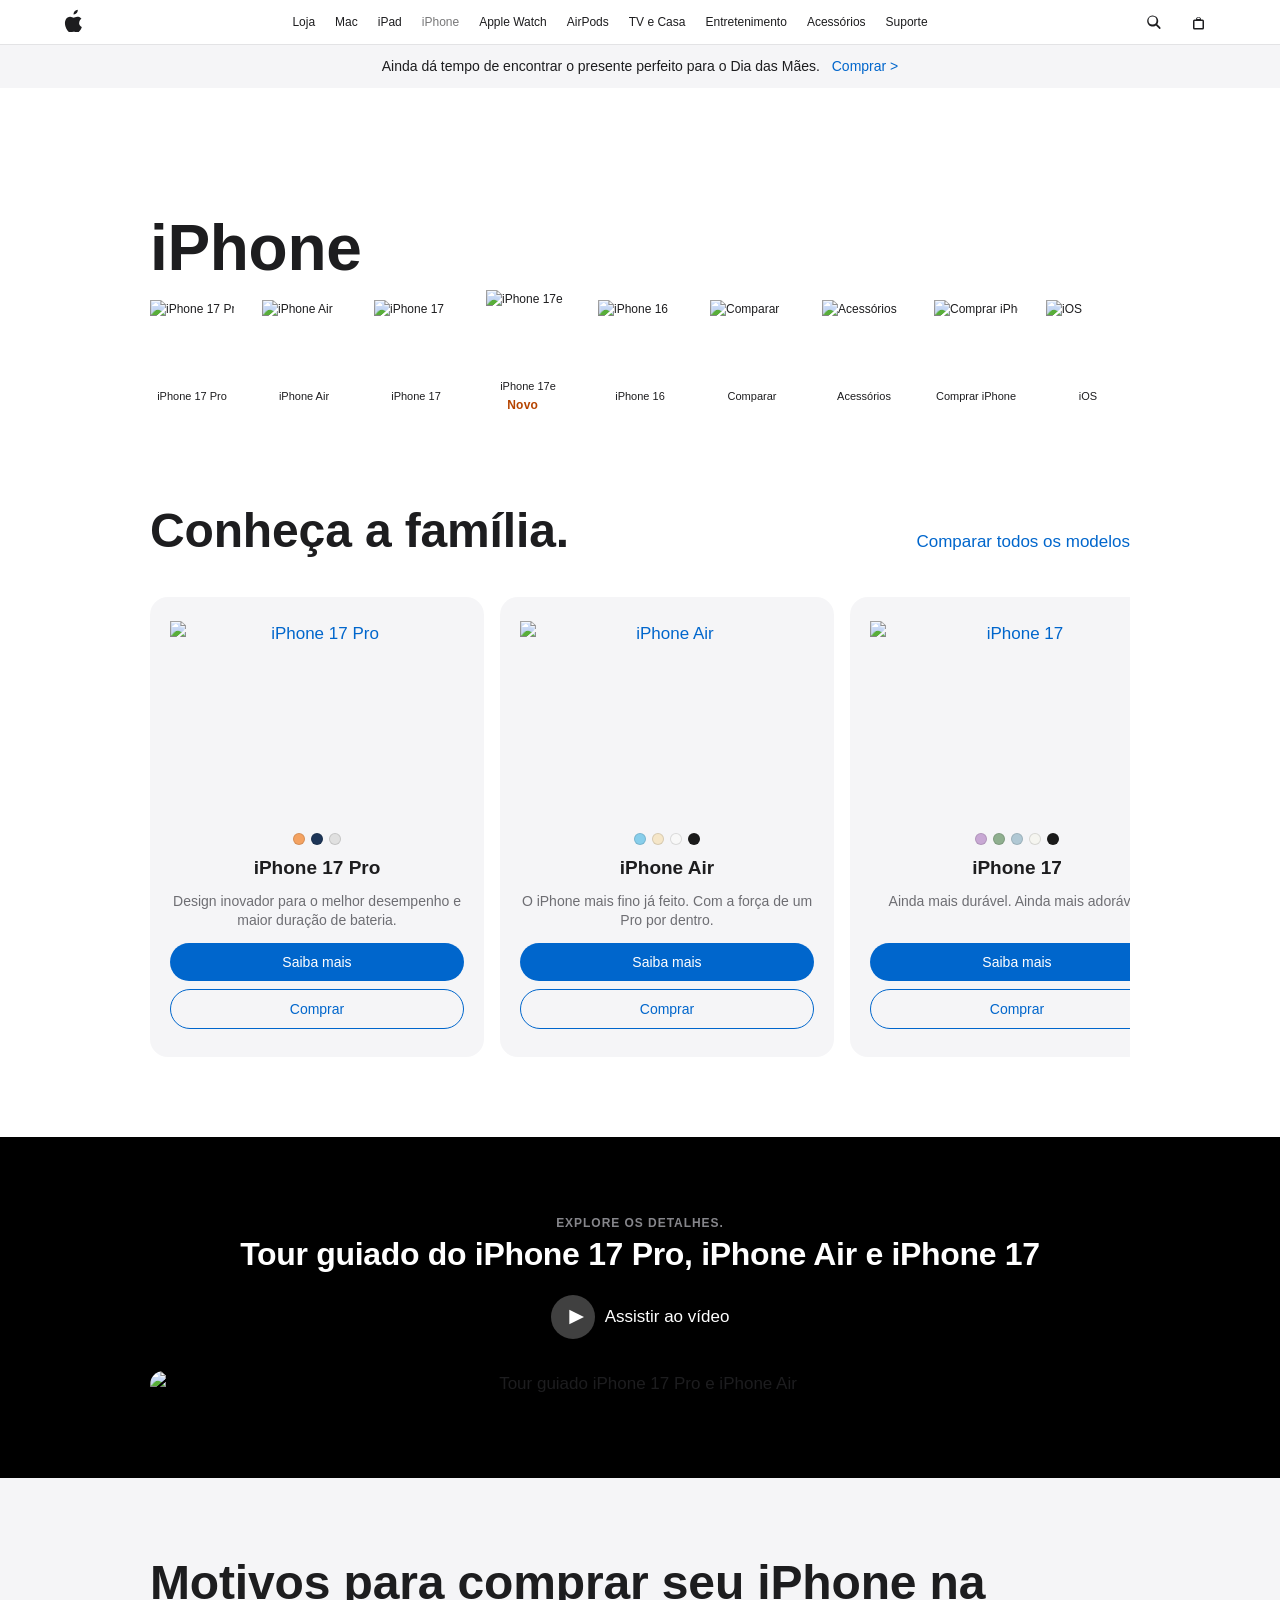
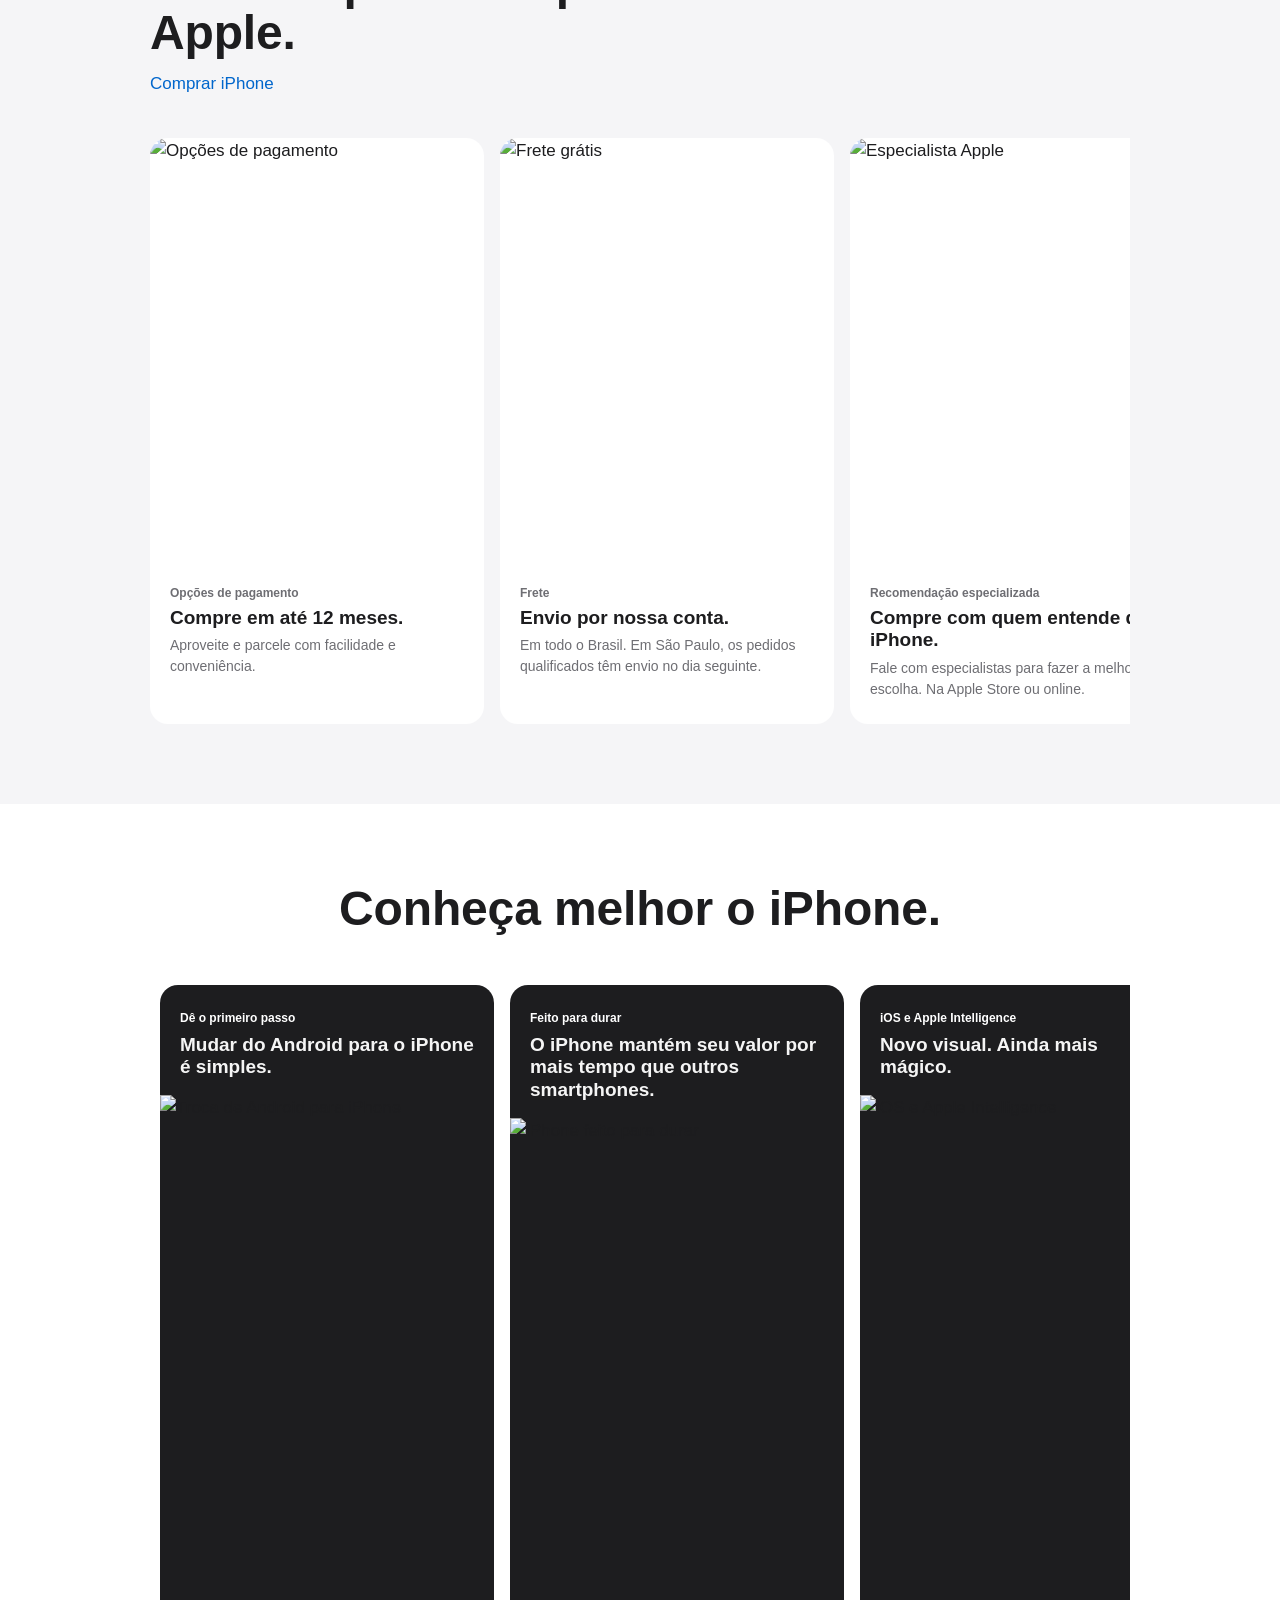
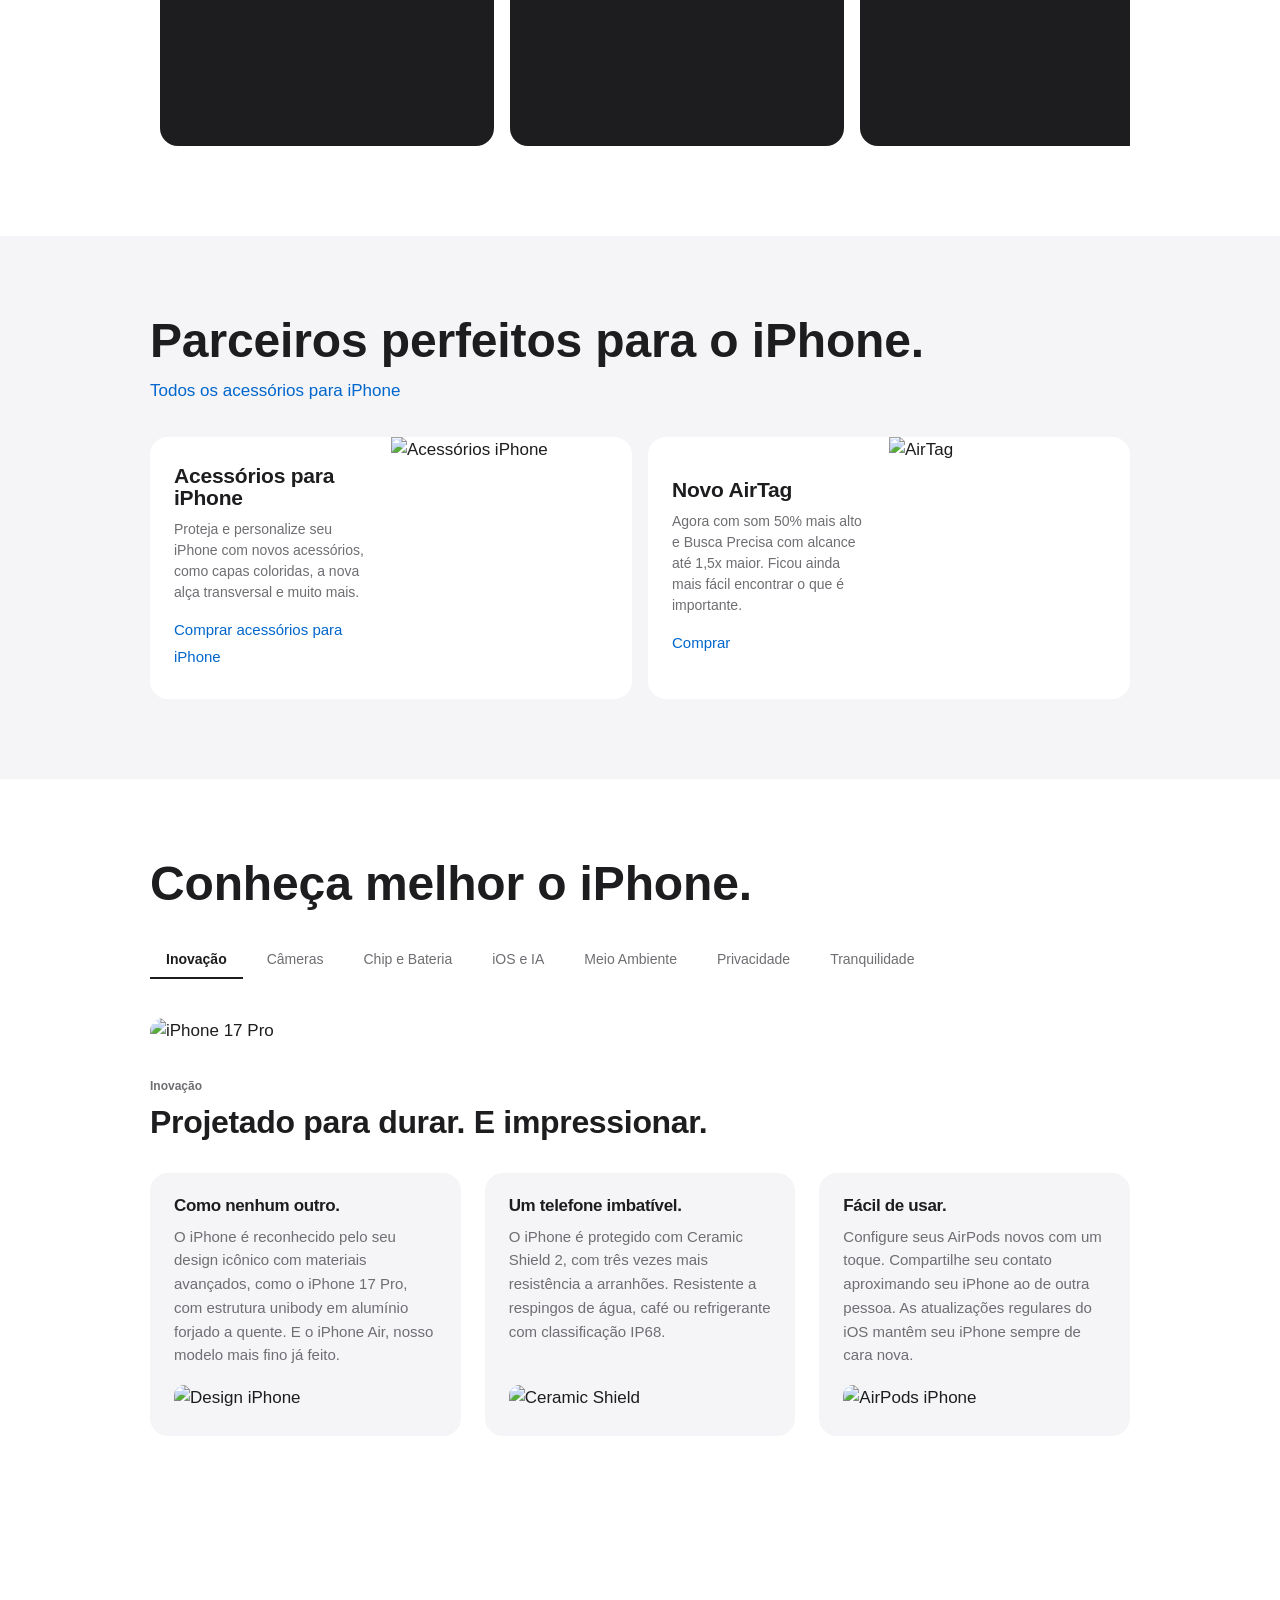
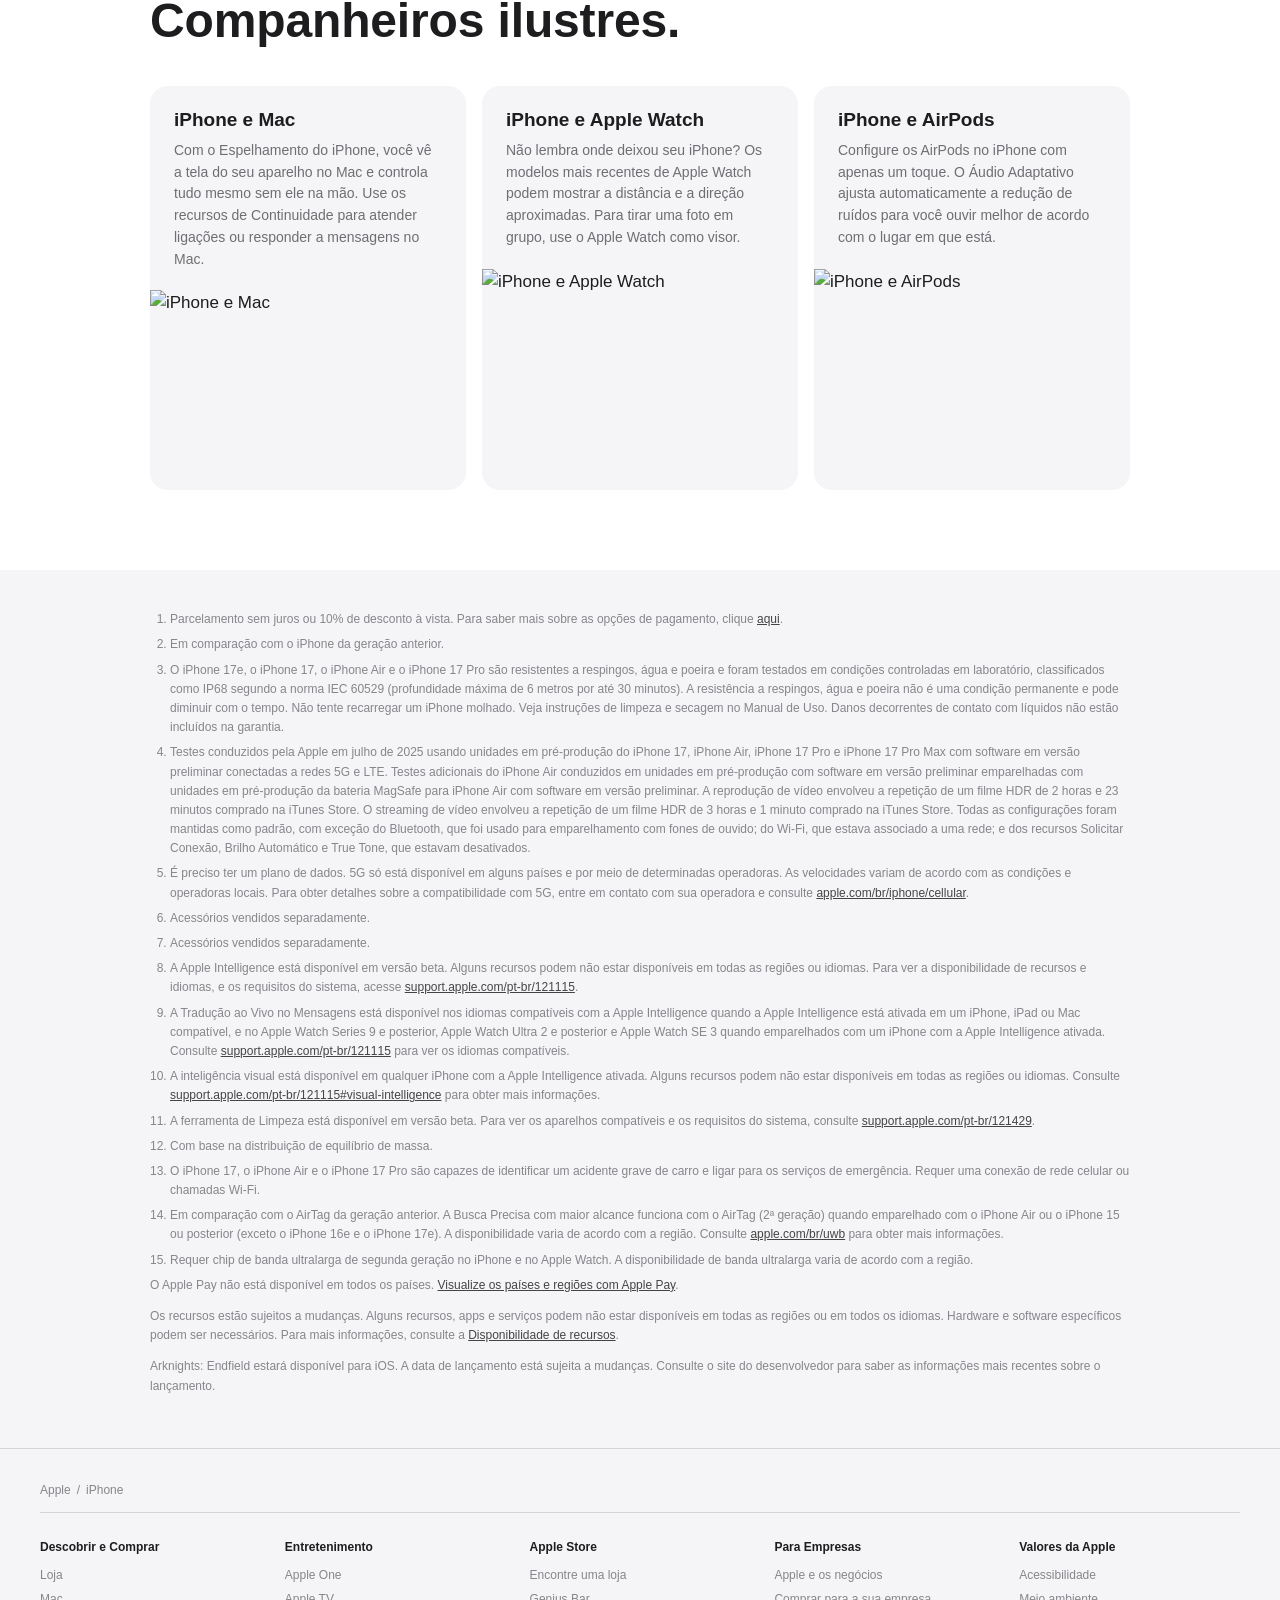
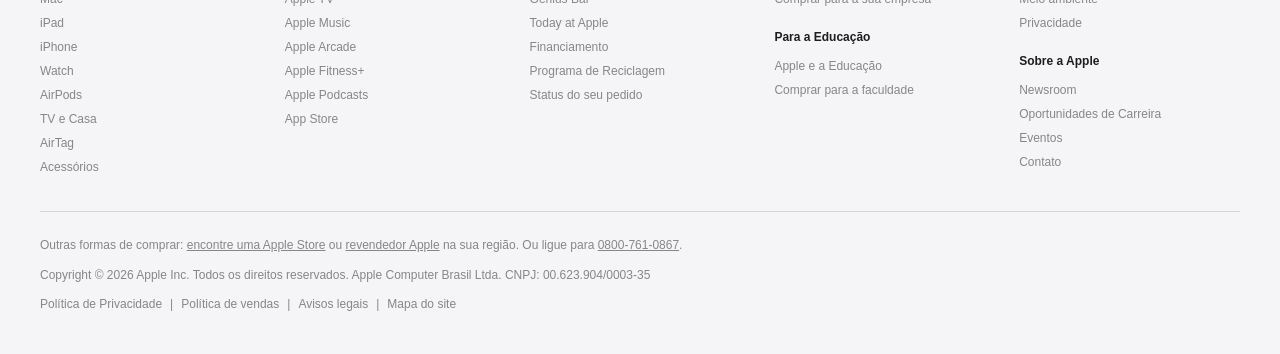
==== commit 51d3ae25: "UPDATE" ====
--- a/iphone.html
+++ b/iphone.html
@@ -100,7 +100,7 @@
         <li class="nav-modelos__item">
           <a class="nav-modelos__link" href="https://www.apple.com/br/iphone-17e/">
             <img class="nav-modelos__imagem" src="https://www.apple.com/v/iphone/home/cj/images/overview/chapternav/nav_iphone_17e__dea363vi6ggi_large.png" alt="iPhone 17e" loading="lazy" />
-            <span class="nav-modelos__nome">iPhone 17e <span class="nav-modelos__tag-novo">Novo</span></span>
+            <span class="nav-modelos__nome">iPhone 17e <br><span class="nav-modelos__tag-novo">Novo</span></span>
           </a>
         </li>
         <li class="nav-modelos__item">
@@ -454,6 +454,46 @@
     </section>
 
     <!-- ============================================================
+         SEÇÃO — ACESSÓRIOS
+    ============================================================ -->
+    <section class="secao-acessorios" id="parceiros-iphone" aria-label="Parceiros perfeitos para o iPhone">
+      <div class="secao-acessorios__container">
+        <div class="secao-acessorios__cabecalho">
+          <h2 class="secao-acessorios__titulo">Parceiros perfeitos para o iPhone.</h2>
+          <a class="secao-acessorios__link" href="https://www.apple.com/br/shop/goto/iphone/accessories">Todos os acessórios para iPhone</a>
+        </div>
+
+        <div class="grade-acessorios">
+
+          <article class="card-acessorio">
+            <div class="card-acessorio__conteudo">
+              <h3 class="card-acessorio__titulo">Acessórios para iPhone</h3>
+              <p>Proteja e personalize seu iPhone com novos acessórios, como capas coloridas, a nova alça transversal e muito mais.</p>
+              <a class="card-acessorio__link" href="https://www.apple.com/br/shop/goto/iphone/accessories">Comprar acessórios para iPhone</a>
+            </div>
+            <div class="card-acessorio__imagem-wrap">
+              <img src="https://www.apple.com/v/iphone/home/cj/images/overview/essentials/accessories__ghgqo4vsxcqe_large.jpg"
+                   alt="Acessórios iPhone" loading="lazy" />
+            </div>
+          </article>
+
+          <article class="card-acessorio">
+            <div class="card-acessorio__conteudo">
+              <h3 class="card-acessorio__titulo">Novo AirTag</h3>
+              <p>Agora com som 50% mais alto e Busca Precisa com alcance até 1,5x maior. Ficou ainda mais fácil encontrar o que é importante.</p>
+              <a class="card-acessorio__link" href="https://www.apple.com/br/shop/goto/buy_airtag/airtag">Comprar</a>
+            </div>
+            <div class="card-acessorio__imagem-wrap">
+              <img src="https://www.apple.com/br/iphone/home/images/overview/essentials/airtag_accessories__kpd2m3mfy4ia_large.jpg"
+                   alt="AirTag" loading="lazy" />
+            </div>
+          </article>
+
+        </div>
+      </div>
+    </section>
+
+    <!-- ============================================================
          MODAL — CÂMERAS
     ============================================================ -->
     <div class="modal-overlay" id="modal-camera" role="dialog" aria-modal="true" aria-label="Câmeras de última geração" hidden>
@@ -715,23 +755,7 @@
       </div>
     </div>
 
-    <!-- ============================================================
-         SEÇÃO — VEM PARA O IPHONE (UPGRADE)
-    ============================================================ -->
-    <section class="secao-upgrade" id="vem-para-iphone" aria-label="Vem para o iPhone">
-      <div class="secao-upgrade__container">
-        <div class="secao-upgrade__conteudo">
-          <h2 class="secao-upgrade__pretitulo">Vem para o iPhone.</h2>
-          <h3 class="secao-upgrade__titulo">Descubra como é fácil mudar.</h3>
-          <a class="secao-upgrade__btn" href="https://www.apple.com/br/iphone/switch/">Saiba mais</a>
-        </div>
-        <div class="secao-upgrade__imagem-wrap">
-          <img class="secao-upgrade__imagem"
-               src="https://www.apple.com/br/iphone/home/images/overview/upgrade/upgrade__gnkw9odm0wa6_large.jpg"
-               alt="iPhone 17 Lavanda" loading="lazy" />
-        </div>
-      </div>
-    </section>
+    
 
     <!-- ============================================================
          SEÇÃO — CONHEÇA MELHOR O IPHONE (ABAS DE FEATURES)
@@ -938,46 +962,6 @@
           </div>
         </div>
 
-      </div>
-    </section>
-
-    <!-- ============================================================
-         SEÇÃO — ACESSÓRIOS
-    ============================================================ -->
-    <section class="secao-acessorios" id="parceiros-iphone" aria-label="Parceiros perfeitos para o iPhone">
-      <div class="secao-acessorios__container">
-        <div class="secao-acessorios__cabecalho">
-          <h2 class="secao-acessorios__titulo">Parceiros perfeitos para o iPhone.</h2>
-          <a class="secao-acessorios__link" href="https://www.apple.com/br/shop/goto/iphone/accessories">Todos os acessórios para iPhone</a>
-        </div>
-
-        <div class="grade-acessorios">
-
-          <article class="card-acessorio">
-            <div class="card-acessorio__conteudo">
-              <h3 class="card-acessorio__titulo">Acessórios para iPhone</h3>
-              <p>Proteja e personalize seu iPhone com novos acessórios, como capas coloridas, a nova alça transversal e muito mais.</p>
-              <a class="card-acessorio__link" href="https://www.apple.com/br/shop/goto/iphone/accessories">Comprar acessórios para iPhone</a>
-            </div>
-            <div class="card-acessorio__imagem-wrap">
-              <img src="https://www.apple.com/v/iphone/home/cj/images/overview/essentials/accessories__ghgqo4vsxcqe_large.jpg"
-                   alt="Acessórios iPhone" loading="lazy" />
-            </div>
-          </article>
-
-          <article class="card-acessorio">
-            <div class="card-acessorio__conteudo">
-              <h3 class="card-acessorio__titulo">Novo AirTag</h3>
-              <p>Agora com som 50% mais alto e Busca Precisa com alcance até 1,5x maior. Ficou ainda mais fácil encontrar o que é importante.</p>
-              <a class="card-acessorio__link" href="https://www.apple.com/br/shop/goto/buy_airtag/airtag">Comprar</a>
-            </div>
-            <div class="card-acessorio__imagem-wrap">
-              <img src="https://www.apple.com/br/iphone/home/images/overview/essentials/airtag_accessories__kpd2m3mfy4ia_large.jpg"
-                   alt="AirTag" loading="lazy" />
-            </div>
-          </article>
-
-        </div>
       </div>
     </section>
 
--- a/style.css
+++ b/style.css
@@ -346,7 +346,9 @@
 
 .titulo-pagina__titulo {
   font-size: 64px;
-  font-weight: var(--peso-fonte-semibold);
+  /* font-weight: var(--fonte-principal); */
+  font-family: var(--fonte-principal);
+  font-weight: 600;
   color: var(--cor-texto-primario);
   letter-spacing: -0.005em;
   line-height: 1;
@@ -417,15 +419,13 @@
 
 .nav-modelos__tag-novo {
   display: inline-block;
-  background-color: var(--cor-azul-apple);
-  color: white;
-  font-size: 9px;
+  color: #B64400;
+  font-size: 12px;
   font-weight: var(--peso-fonte-semibold);
   padding: 1px 4px;
   border-radius: 4px;
   margin-left: 3px;
   vertical-align: middle;
-  text-transform: uppercase;
   letter-spacing: 0.02em;
 }
 
@@ -708,9 +708,14 @@
 }
 
 .grade-familia {
-  display: grid;
+  display: flex;
   grid-template-columns: repeat(2, 1fr);
   gap: 16px;
+  overflow-x: auto;
+}
+
+.grade-familia::-webkit-scrollbar {
+  display: none;
 }
 
 @media (min-width: 768px) {
@@ -732,6 +737,7 @@
   text-align: center;
   position: relative;
   display: flex;
+  flex: 0 0 334px;
   flex-direction: column;
   align-items: center;
   gap: 12px;
@@ -744,15 +750,13 @@
 
 .card-modelo__tag-novo-badge {
   position: absolute;
-  top: 14px;
-  left: 14px;
-  background-color: var(--cor-azul-apple);
-  color: white;
-  font-size: 10px;
+  bottom: 120px;
+  left: 140px;
+  color: #B64400;
+  font-size: 12px;
   font-weight: var(--peso-fonte-semibold);
   padding: 2px 8px;
   border-radius: 4px;
-  text-transform: uppercase;
   letter-spacing: 0.04em;
 }
 
@@ -908,7 +912,7 @@
    SEÇÃO INCENTIVOS — "MOTIVOS PARA COMPRAR"
    ============================================================ */
 .secao-incentivos {
-  background-color: var(--cor-fundo-pagina);
+  background-color: rgba(245, 245, 247, 0.98);
   padding: var(--espaco-secao-vertical) var(--espaco-container-horizontal);
 }
 
@@ -945,8 +949,13 @@
 
 .grade-incentivos {
   display: flex;
+  overflow-x: auto; /* Habilita o scroll horizontal */
   grid-template-columns: repeat(2, 1fr);
   gap: 16px;
+}
+
+.grade-incentivos::-webkit-scrollbar {
+  display: none;
 }
 
 @media (min-width: 768px) {
